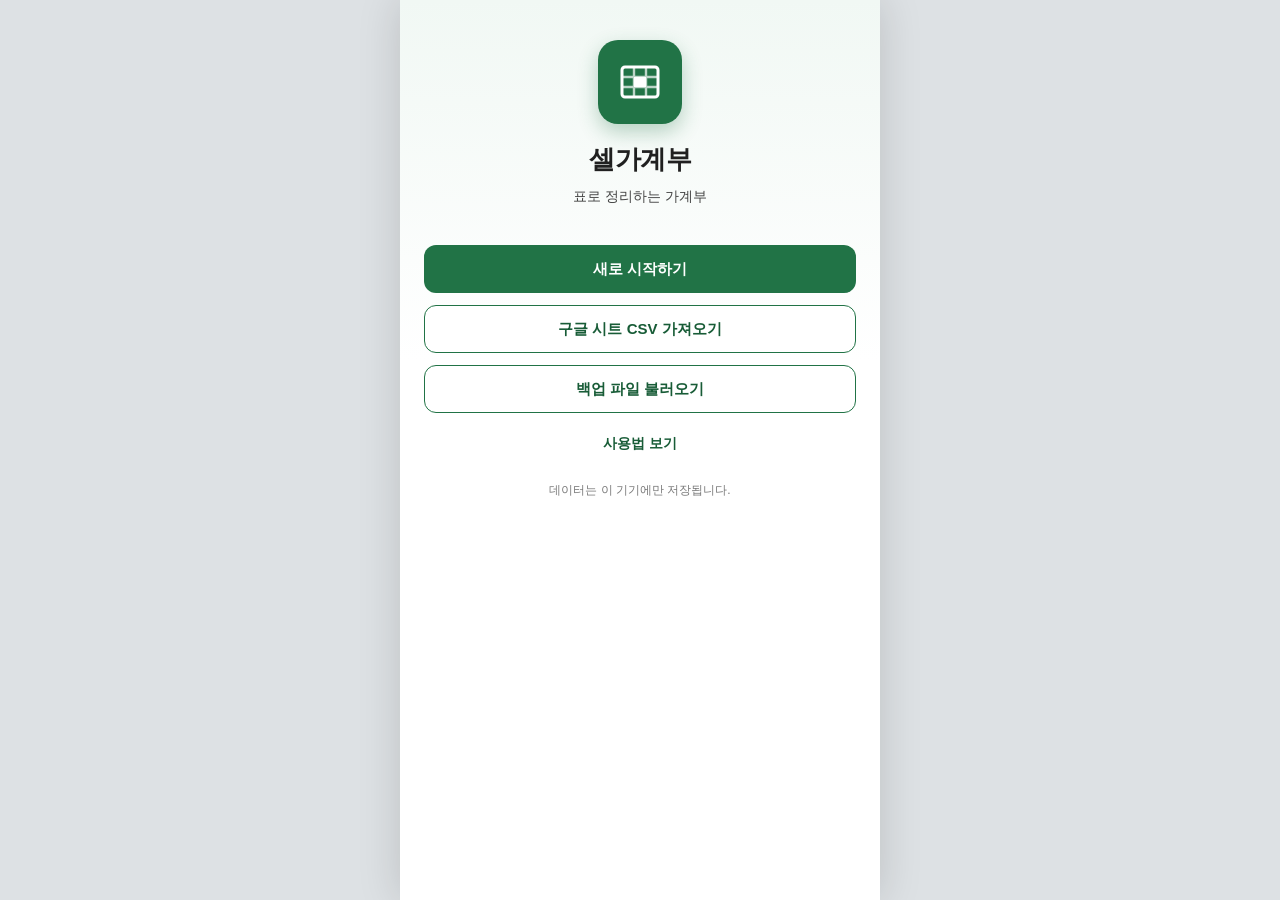
==== index.html @ a7405cef "아이패드: 상태 표시줄과 겹치지 않게 시작, 위쪽 추가 여백 되돌림" ====
<!doctype html>
<html lang="ko">
<head>
<meta charset="utf-8">
<meta name="viewport" content="width=device-width,initial-scale=1,viewport-fit=cover">
<meta name="theme-color" content="#217346">
<meta name="color-scheme" content="light dark">
<meta http-equiv="Content-Security-Policy" content="default-src 'self'; script-src 'self' https://www.gstatic.com https://apis.google.com; style-src 'self' 'unsafe-inline'; img-src 'self' data: https://*.googleusercontent.com; connect-src 'self' https://*.googleapis.com https://*.firebaseio.com wss://*.firebaseio.com https://www.gstatic.com https://open.er-api.com; frame-src https://*.firebaseapp.com https://*.web.app https://accounts.google.com; worker-src 'self'; manifest-src 'self'; base-uri 'none'; form-action 'none'; object-src 'none'">
<meta name="referrer" content="no-referrer">
<meta name="apple-mobile-web-app-capable" content="yes">
<meta name="mobile-web-app-capable" content="yes">
<meta name="apple-mobile-web-app-status-bar-style" content="black-translucent">
<meta name="apple-mobile-web-app-title" content="셀가계부">
<script src="head.js"></script>
<link rel="manifest" href="manifest.webmanifest">
<link rel="icon" href="icon.svg" type="image/svg+xml">
<link rel="apple-touch-icon" href="icon-192.png">
<title>셀가계부</title>
<link rel="stylesheet" href="app.css">
<script src="err.js"></script>
<script src="config.js"></script>
</head>
<body>
<div id="app"></div>
<div id="modal-root"></div>
<div id="sheet-root"></div>
<div id="lock" role="dialog" aria-modal="true" aria-label="앱 잠금"></div>
<div id="toast" role="status" aria-live="polite"></div>
<div id="err"></div>
<input type="file" id="file" hidden>
<script src="app.js"></script>
</body>
</html>
---- app.css ----
:root{
  --green:#217346; --green-dk:#185C37; --green-lt:#E8F2EC; --sel:#107C41;
  --bg:#fff; --bg2:#F7F7F7; --bg3:#F3F3F3; --page:#DDE1E4; --card:#FAFBFA; --grp:#F4F6F8;
  --line:#DADADA; --line2:#D0D0D0; --grid:#E1E1E1; --frz:#9AA9BC; --tot:#444;
  --ink:#202020; --ink2:#444; --muted:#7A7A7A; --muted2:#B5B5B5; --ph:#8FA898;
  --hdr:#F3F3F3; --hdr-txt:#616161; --hdr-on:#D3E8DC;
  --navy:#3D5A80; --navy-lt:#E6ECF3; --sub-txt:#26405F;
  --pos:#2D7C31; --neg:#C52828; --warn:#F4CCCC; --teal:#1B8A8F; --dan-line:#E9B5B5;
  --soft:#F1F8F4; --soft2:#EEF5F1; --soft-line:#D6E7DC; --soft-txt:#355E46;
  --auto-bg:#F6F8FA; --auto-txt:#6B7785; --chip:#F2F2F2; --pad:#F4F4F4; --pad-act:#E2E2E2; --pad-op:#E4E4E4;
  --bar:#C9D7E8; --bar-good:#BFE0CB; --bar-prev:#D5DAE0; --bar-warn:#F2D7A0; --bar-over:#F0B4B4; --stk:#EFEFEF;
  --badge-up:#E6F2E8; --badge-dn:#FBE7E7; --nudge-bg:#FFF9EA; --nudge-line:#F0DCA8; --nudge-txt:#6B5200;
  --safe-t:env(safe-area-inset-top,0px); --safe-b:env(safe-area-inset-bottom,0px);
}
/* 어두운 화면 — html[data-theme=dark] (설정 창에서 자동/밝게/어둡게) */
:root[data-theme="dark"]{
  --green:#217346; --green-dk:#7CD39C; --green-lt:#1F3A2A; --sel:#3FBF6F;
  --bg:#1C1E1D; --bg2:#232624; --bg3:#272A28; --page:#111312; --card:#222523; --grp:#262A2E;
  --line:#383C39; --line2:#454A46; --grid:#313532; --frz:#4E5D70; --tot:#9AA19C;
  --ink:#E4E7E5; --ink2:#C3C8C4; --muted:#959C97; --muted2:#6E756F; --ph:#7FA790;
  --hdr:#272A28; --hdr-txt:#959C97; --hdr-on:#26432F;
  --navy:#2E4766; --navy-lt:#253244; --sub-txt:#B9CDE6;
  --pos:#5DC46C; --neg:#FF7B7B; --warn:#4A2626; --teal:#4FC3C8; --dan-line:#7A3A3A;
  --soft:#1F2C25; --soft2:#22322A; --soft-line:#30473A; --soft-txt:#9FD4B0;
  --auto-bg:#212624; --auto-txt:#93A39A; --chip:#2B2F2C; --pad:#2A2E2B; --pad-act:#363B37; --pad-op:#323733;
  --bar:#33465E; --bar-good:#2C5A3D; --bar-prev:#3B4148; --bar-warn:#5E4A22; --bar-over:#6A2C2C; --stk:#333734;
  --badge-up:#1F3A28; --badge-dn:#4A2424; --nudge-bg:#36301E; --nudge-line:#5A4A22; --nudge-txt:#F0D58A;
}
*{box-sizing:border-box;margin:0;padding:0;-webkit-tap-highlight-color:transparent}
html,body{height:100%;overflow:hidden}
@media (max-width:519px){html,body{background:var(--bg3)!important}}
body{background:var(--page);font-family:"Segoe UI","Apple SD Gothic Neo","Malgun Gothic",sans-serif;color:var(--ink);
     -webkit-font-smoothing:antialiased;overscroll-behavior:none}
button{font:inherit;color:inherit;background:none;border:0;cursor:pointer}
input,select{font:inherit;color:inherit}
#app{position:fixed;top:0;bottom:0;left:0;right:0;max-width:480px;margin:0 auto;background:var(--bg);display:flex;flex-direction:column;overflow:hidden}
@media (min-width:520px){#app{box-shadow:0 0 40px rgba(0,0,0,.15)}}

/* app bar */
.app{background:var(--green);color:#fff;padding:max(6px, calc(var(--safe-t) - 10px)) 10px 4px;display:flex;align-items:center;gap:6px;flex:none}
.app .ttl{flex:1;font-size:16px;font-weight:600;display:flex;align-items:center;gap:8px;min-width:0;white-space:nowrap}
.app .ttl small{font-weight:400;opacity:.8;font-size:12px;overflow:hidden;text-overflow:ellipsis}
.doc{width:22px;height:22px;border-radius:4px;background:#fff;color:var(--green);font-size:11px;font-weight:800;display:grid;place-items:center;flex:none}
.ic{width:34px;height:34px;display:grid;place-items:center;font-size:18px;border-radius:6px}
.ic:active{background:rgba(255,255,255,.15)}
.ic.off{opacity:.35}

/* toolbar */
.tb{height:46px;background:var(--bg2);border-bottom:1px solid var(--line);display:flex;align-items:center;gap:4px;padding:0 8px;flex:none;overflow-x:auto;scrollbar-width:none}
.tb::-webkit-scrollbar{display:none}
.tb .t{min-width:34px;height:32px;border-radius:6px;display:grid;place-items:center;font-size:14px;color:var(--ink2);padding:0 7px;white-space:nowrap;flex:none}
.tb .t.on{background:var(--hdr-on);color:var(--green-dk);font-weight:700}
.tb .t.txt{font-size:13px;padding:0 10px}
.tb .sep{width:1px;height:20px;background:var(--line2);margin:0 4px;flex:none}
.pill{height:32px;padding:0 12px 0 8px;border:1.5px solid var(--green);border-radius:16px;background:var(--bg);display:flex;align-items:center;gap:6px;
      font-size:13.5px;font-weight:700;color:var(--green-dk);white-space:nowrap;flex:none}
.pill .ar{color:var(--ph);font-size:12px;padding:0 6px}
.dot{width:18px;height:18px;border-radius:50%;display:inline-grid;place-items:center;font-size:10px;color:#fff;font-weight:800;flex:none}



/* grid */
.grid{flex:1;overflow:auto;position:relative;font-size:13px;-webkit-overflow-scrolling:touch}
table.sh{border-collapse:separate;border-spacing:0;table-layout:fixed;width:100%}
.sh td,.sh th{border-right:1px solid var(--grid);border-bottom:1px solid var(--grid);height:38px;padding:0 6px;white-space:nowrap;overflow:hidden;text-overflow:ellipsis}
.sh th{background:var(--hdr);color:var(--hdr-txt);font-weight:400;font-size:11px;height:22px;position:sticky;top:0;z-index:3;text-align:center;padding:0}
.sh th.on{background:var(--hdr-on);color:var(--green-dk);font-weight:700;box-shadow:inset 0 -2px 0 var(--sel)}
.sh col.rnc{width:30px}
.sh td.rn{background:var(--hdr);color:var(--hdr-txt);text-align:center;font-size:11px;padding:0}
.sh td.rn.on{background:var(--hdr-on);color:var(--green-dk);font-weight:700;box-shadow:inset -2px 0 0 var(--sel)}
.sh tr.frz td{position:sticky;top:22px;z-index:2;box-shadow:inset 0 -2px 0 var(--frz)}
.sh td:last-child{padding-right:12px}
.grid::after{content:"";display:block;height:20px}
.num{text-align:right;font-variant-numeric:tabular-nums}
.b{font-weight:700} .pos{color:var(--pos)} .neg{color:var(--neg)} .mut{color:var(--muted)}
.h{background:var(--navy)!important;color:#fff;font-weight:600;font-size:12.5px}
.sh td.h{text-align:center;vertical-align:middle} /* 머리글 줄은 가운데로 통일 */
.sub{background:var(--navy-lt);font-weight:600;color:var(--sub-txt)}
.tot td{border-top:2px solid var(--tot);font-weight:700}
.sec td{background:var(--bg2);font-weight:700;font-size:13.5px;color:var(--ink2);border-top:1.5px solid var(--line2)}
.sec td small{font-weight:400;color:var(--muted);font-size:11.5px;margin-left:6px}
.sel{box-shadow:inset 0 0 0 2.5px var(--sel)}
.warn{background:var(--warn)!important}
.note{position:relative}
.note::before{content:"";position:absolute;right:0;top:0;border-top:9px solid var(--neg);border-left:9px solid transparent}
.ph{color:var(--ph);font-style:italic;font-size:12px}
.lab{font-size:11px;color:var(--muted);font-weight:400;margin-left:4px}
.auto td{background:var(--auto-bg);color:var(--auto-txt);font-size:12.5px;height:32px}
.auto td.rn{background:var(--bg3)}
.chg{color:var(--teal)!important;font-weight:700}
.cb{color:var(--pos)!important;font-weight:600}
.cur td{background:var(--soft)}
.dbar{position:relative}
.dbar i{position:absolute;left:4px;top:8px;bottom:8px;border-radius:2px;background:var(--bar)}
.dbar span{position:relative}
.stk{display:flex;height:16px;border-radius:4px;overflow:hidden;background:var(--stk)}
.stk i{display:block;height:100%}
.lg{display:inline-block;width:10px;height:10px;border-radius:2px;margin-right:6px;vertical-align:-1px}
.arr.up,.arr.good{color:var(--pos)} .arr.dn,.arr.bad{color:var(--neg)}
.chip-a{display:inline-block;padding:1px 7px;border-radius:9px;font-size:11.5px;max-width:100%;overflow:hidden;text-overflow:ellipsis;vertical-align:middle}
.k{vertical-align:middle;padding:6px 10px!important;white-space:normal!important}
.kl{font-size:11.5px;color:var(--muted);display:block;margin-bottom:2px}
.kv{font-size:17px;font-weight:700;font-variant-numeric:tabular-nums;letter-spacing:-.2px;white-space:nowrap}
.hero .kl{font-size:12.5px}
.hero .kv{font-size:30px;letter-spacing:-.6px}
.hero .kv small{font-size:16px;font-weight:600;margin-left:2px}
.badge{display:inline-flex;align-items:center;gap:4px;margin-top:4px;font-size:13px;font-weight:600;padding:2px 8px;border-radius:10px}
.badge.up{background:var(--badge-up);color:var(--pos)} .badge.dn{background:var(--badge-dn);color:var(--neg)}
.link{color:var(--green-dk);font-weight:600}
.empty{padding:40px 20px;text-align:center;color:var(--muted);font-size:13.5px;line-height:1.7}
tr[data-a],td[data-a]{cursor:pointer}

/* account hero card */
.acard{color:#fff;border-radius:12px;margin:10px 12px 8px;padding:12px 14px;flex:none}
.acard .t{font-size:13px;opacity:.92;display:flex;justify-content:space-between;gap:8px}
.acard .v{font-size:26px;font-weight:700;letter-spacing:-.4px;margin-top:2px}
.acard .s{display:flex;gap:12px;margin-top:6px;font-size:12px;opacity:.95;flex-wrap:wrap}
.acard .s b{font-weight:700}

/* quick bar + status + tabs */
.quickbar{background:var(--bg);border-top:1px solid var(--line);padding:7px 10px;display:flex;gap:6px;align-items:center;overflow-x:auto;flex:none;scrollbar-width:none}
.quickbar::-webkit-scrollbar{display:none}
.quickbar .q{height:40px;padding:0 10px;border-radius:10px;border:1px solid var(--line2);font-size:12.5px;display:flex;flex-direction:column;justify-content:center;line-height:1.2;white-space:nowrap;flex:none;text-align:left}
.quickbar .q small{color:var(--muted);font-size:11px}
.stat{height:26px;background:var(--bg3);border-top:1px solid var(--line);display:flex;align-items:center;justify-content:flex-end;gap:14px;padding:0 12px;font-size:11.5px;color:var(--ink2);flex:none;white-space:nowrap;overflow:hidden}
.stat .l{margin-right:auto;color:var(--green-dk);font-weight:600;min-width:0;overflow:hidden;text-overflow:ellipsis}
.stat>span:not(.l):not(.err){flex:none}
.stat .err{margin-right:auto;color:var(--neg);font-weight:600}
.tabs{background:var(--bg3);border-top:1px solid var(--line2);display:flex;align-items:stretch;overflow-x:auto;flex:none;padding-bottom:max(2px, calc(var(--safe-b) - 24px));scrollbar-width:none}
.tabs::-webkit-scrollbar{display:none}
.tabs .tab{height:50px;padding:0 13px;display:grid;place-items:center;font-size:13px;color:var(--ink2);border-right:1px solid var(--line);white-space:nowrap;flex:1 0 auto}
.tabs .tab.on{background:var(--bg);color:var(--green-dk);font-weight:700;box-shadow:inset 0 -3px 0 var(--green)}

/* bottom sheet */
#sheet-root{display:none}
#sheet-root.on{display:flex;position:fixed;inset:0;z-index:50;justify-content:center;align-items:flex-end}
#sheet-root .dim{position:absolute;inset:0;background:rgba(20,30,25,.35)}
.bs{position:relative;width:100%;max-width:480px;max-height:88dvh;overflow:auto;background:var(--bg);border-radius:18px 18px 0 0;
    box-shadow:0 -6px 24px rgba(0,0,0,.14);padding-bottom:calc(14px + var(--safe-b));animation:up .18s ease-out}
@keyframes up{from{transform:translateY(40px);opacity:.6}to{transform:none;opacity:1}}
.grab{width:38px;height:5px;border-radius:3px;background:var(--line2);margin:8px auto 4px}
.bh{display:flex;align-items:center;padding:4px 14px 10px;gap:8px}
.bh .ref{font-weight:700;font-size:15px;min-width:0}
.bh .ref small{font-weight:400;color:var(--muted);font-size:12.5px;margin-left:6px}
.bh .nav{margin-left:auto;display:flex;gap:6px;flex:none}
.btn{height:34px;padding:0 12px;border:1px solid var(--line2);border-radius:8px;display:inline-grid;place-items:center;font-size:13px;color:var(--ink2);background:var(--bg);white-space:nowrap}
.btn.pri{background:var(--green);border-color:var(--green);color:#fff;font-weight:700}
.btn.dan{color:var(--neg);border-color:var(--dan-line)}
.lbl{font-size:12px;color:var(--muted);padding:12px 14px 6px}
.chips{display:grid;grid-template-columns:repeat(3,1fr);gap:8px;padding:0 14px}
.chip{min-height:46px;border:1px solid var(--line2);border-radius:10px;display:flex;align-items:center;justify-content:center;gap:6px;font-size:14px;color:var(--ink2);background:var(--bg);padding:4px;text-align:center}
.chip.on{border:2px solid var(--green);background:var(--green-lt);color:var(--green-dk);font-weight:700}
.chip.add{border-style:dashed;color:var(--muted);grid-column:1/-1;min-height:40px}
.recent{display:flex;gap:6px;padding:0 14px;flex-wrap:wrap}
.recent button{white-space:nowrap;padding:6px 10px;border-radius:14px;background:var(--chip);font-size:12.5px;color:var(--ink2)}
.seg{display:flex;margin:0 14px;border:1px solid var(--line2);border-radius:9px;overflow:hidden}
.seg button{flex:1;height:38px;font-size:13.5px;border-right:1px solid var(--line2);color:var(--ink2);white-space:nowrap}
.seg button:last-child{border-right:0}
.seg button.on{background:var(--green);color:#fff;font-weight:700}
.disp{margin:0 14px;border:2px solid var(--sel);border-radius:10px;padding:8px 12px;display:flex;flex-direction:column;align-items:flex-end;min-height:66px}
.disp .ex{font-family:Consolas,monospace;color:var(--muted);font-size:13px;min-height:16px;word-break:break-all;text-align:right}
.disp .res{font-size:26px;font-weight:700;font-variant-numeric:tabular-nums;letter-spacing:-.3px}
.quick{display:flex;gap:6px;padding:10px 14px 4px}
.quick button{flex:1;height:34px;border-radius:8px;background:var(--soft2);color:var(--green-dk);font-size:12.5px;font-weight:600}
.pad{display:grid;grid-template-columns:repeat(4,1fr);gap:6px;padding:8px 14px 0}
.pad button{height:50px;border-radius:10px;background:var(--pad);font-size:20px;color:var(--ink)}
.pad button:active{background:var(--pad-act)}
.pad button.op{background:var(--pad-op);color:var(--green-dk);font-weight:600}
.alist{padding:0 6px}
.grp{font-size:11.5px;color:var(--muted);padding:10px 10px 4px;font-weight:600}
.ai{width:100%;min-height:48px;display:flex;align-items:center;gap:10px;padding:4px 10px;border-radius:10px;font-size:14.5px;text-align:left}
.ai .d{width:28px;height:28px;border-radius:8px;display:grid;place-items:center;font-size:12px;font-weight:800;color:#fff;flex:none}
.ai .n{flex:1;min-width:0}
.ai .n small{display:block;font-size:11.5px;color:var(--muted)}
.ai .v{font-variant-numeric:tabular-nums;font-size:14px}
.ai.on{background:var(--green-lt);box-shadow:inset 0 0 0 2px var(--green)}
.ai.on .n{font-weight:700;color:var(--green-dk)}
.ai .ck{color:var(--green);font-weight:800;width:16px}
.star{color:#E0A800;font-size:12px}
.fld{display:block;margin:0 14px}
.fld input,.fld select,.inp{width:100%;height:42px;border:1px solid var(--line2);border-radius:10px;padding:0 12px;font-size:15px;background:var(--bg)}
.fld input:focus,.inp:focus{outline:2px solid var(--sel);border-color:transparent}
.row2{display:flex;gap:8px;padding:0 14px}
.row2>*{flex:1;min-width:0}
.rule{margin:0 14px;border:1px solid var(--line2);border-radius:10px;padding:8px 12px;font-size:14px;line-height:2.4;color:var(--ink2)}
.rule input{width:96px;height:32px;border:1.5px solid var(--sel);border-radius:4px;text-align:right;font-weight:700;padding:0 8px;background:var(--soft);color:var(--green-dk);font-size:14px}
.rule input.sm{width:56px}
.prev{margin:10px 14px 0;background:var(--card);border:1px dashed var(--line2);border-radius:10px;padding:8px 12px;font-size:12px;color:var(--ink2);line-height:1.7}
.tog{display:flex;align-items:center;justify-content:space-between;margin:10px 14px 0;font-size:14px;color:var(--ink2);gap:10px;width:calc(100% - 28px)}
.tog i{width:42px;height:26px;border-radius:13px;background:var(--line2);position:relative;flex:none;transition:background .15s}
.tog i::after{content:"";position:absolute;left:3px;top:3px;width:20px;height:20px;border-radius:50%;background:#fff;transition:left .15s}
.tog.on i{background:var(--green)} .tog.on i::after{left:19px}
.acts{display:flex;flex-direction:column;gap:8px;padding:4px 14px 0}
.acts .btn{height:46px;font-size:15px;justify-content:center}
.bigbtn{display:block;margin:14px 14px 0;height:48px;width:calc(100% - 28px);border-radius:12px;background:var(--green);color:#fff;font-weight:700;font-size:15px}
.bigbtn.ghost{background:var(--bg);color:var(--green-dk);border:1.5px solid var(--green)}
.bigbtn.dan{background:var(--bg);color:var(--neg);border:1.5px solid var(--dan-line)}
.hint{font-size:12px;color:var(--muted);padding:8px 14px 0;line-height:1.6}
.hint.top{padding-top:0}
.hint.lg{font-size:13.5px;color:var(--ink2);line-height:1.75}
.sh td.wrap{white-space:normal;line-height:1.55;padding:6px}
.hnote{font-weight:400;font-size:11.5px;color:var(--muted)}
.tags{display:flex;gap:10px;padding:0 14px}
.tags button{width:36px;height:36px;border-radius:50%;border:2px solid var(--bg);box-shadow:0 0 0 1px var(--line2)}
.tags button.on{box-shadow:0 0 0 2.5px var(--green)}

/* welcome */
.welcome{flex:1;overflow:auto;padding:calc(40px + var(--safe-t)) 24px 30px;display:flex;flex-direction:column;align-items:center;text-align:center;background:linear-gradient(var(--soft),var(--bg) 40%)}
.welcome .logo{width:84px;height:84px;border-radius:20px;background:var(--green);display:grid;place-items:center;box-shadow:0 8px 20px rgba(33,115,70,.3)}
.welcome h1{margin-top:18px;font-size:26px;letter-spacing:-.5px}
.welcome p{margin-top:8px;color:var(--ink2);font-size:14px;line-height:1.6}
.welcome .bigbtn{width:100%;margin:12px 0 0}
.welcome .note2{margin-top:22px;font-size:12px;color:var(--muted);line-height:1.6}

#toast{position:fixed;left:50%;bottom:calc(120px + var(--safe-b));transform:translateX(-50%);background:rgba(32,32,32,.92);color:#fff;font-size:13px;padding:10px 16px;border-radius:20px;opacity:0;pointer-events:none;transition:opacity .2s;z-index:80;max-width:90vw;text-align:center}
#toast.on{opacity:1}
#err{position:fixed;left:0;right:0;top:0;background:#C52828;color:#fff;font-size:12px;padding:8px;z-index:99;display:none;white-space:pre-wrap}

/* 계좌별 목록 */
.asum{margin:10px 12px 10px;padding:12px 14px;border:1px solid var(--line);border-radius:12px;background:var(--card)}
.asum .l{font-size:12px;color:var(--muted)}
.asum .v{font-size:24px;font-weight:700;letter-spacing:-.4px;font-variant-numeric:tabular-nums;margin-top:2px}
.asum .v small{font-size:14px;font-weight:600;margin-left:2px}
.asum .c{font-size:12.5px;font-weight:600;margin-top:2px}
.asum .stk{margin-top:10px;height:10px}
.asum .leg{display:flex;flex-wrap:wrap;gap:4px 12px;margin-top:8px;font-size:11.5px;color:var(--ink2)}
.grp2 td{background:var(--grp);height:42px;font-weight:700;font-size:13.5px;border-top:1px solid var(--line2)}
.grp2 .chev{display:inline-block;width:16px;color:var(--muted);font-size:11px}
.gb{display:inline-block;width:4px;height:16px;border-radius:2px;vertical-align:-3px;margin-right:8px}
.gn{font-weight:400;color:var(--muted);font-size:12px;margin-left:6px}
.acct2 td{height:58px;vertical-align:middle;padding-left:10px}
.acct2:active td{background:var(--soft)}
.an{font-size:14.5px;font-weight:600;color:var(--ink);overflow:hidden;text-overflow:ellipsis}
.as{font-size:11.5px;color:var(--muted);margin-top:3px;overflow:hidden;text-overflow:ellipsis}
.av{font-size:15px;font-weight:700;font-variant-numeric:tabular-nums;overflow:hidden;text-overflow:ellipsis}
.ac{font-size:11.5px;margin-top:3px;overflow:hidden;text-overflow:ellipsis}
.sh td.chevc{color:var(--muted2);text-align:center;font-size:18px;padding:0!important;border-right:0}

/* 빠른 입력 (수식 입력줄 자리) */
.qbar{display:flex;align-items:center;gap:6px;padding:6px 8px;border-bottom:1px solid var(--line);background:var(--bg);flex:none}
.qbar .f{font-style:italic;font-family:Georgia,serif;color:var(--green);font-weight:700;width:24px;text-align:center;flex:none}
.qbar input{flex:1;min-width:0;height:38px;border:1px solid var(--line2);border-radius:8px;padding:0 10px;font-size:16px;background:var(--card)}
.qbar input:focus{outline:2px solid var(--sel);border-color:transparent;background:var(--bg)}
.qprev{display:none;font-size:12.5px;color:var(--soft-txt);background:var(--soft);padding:6px 12px;border-bottom:1px solid var(--soft-line);flex:none;line-height:1.5}
.qprev.on{display:block}

/* 입력 탭 달 이동 */
.pill.mini{padding:0 2px;gap:0;font-size:13px}
.pill.mini .ar{padding:0 7px}
/* 지난달 결산 카드 */
.recap{margin:10px 12px;border:1px solid var(--soft-line);background:var(--soft);border-radius:12px;padding:10px 12px}
.recap .rh{display:flex;justify-content:space-between;align-items:center;font-size:14.5px}
.recap .x{font-size:12px;color:var(--muted);padding:4px 0 4px 8px}
.recap .rk{display:flex;gap:8px;margin-top:8px}
.recap .rk div{flex:1;min-width:0;background:var(--bg);border:1px solid var(--soft-line);border-radius:8px;padding:6px 8px}
.recap .rk span{display:block;font-size:11px;color:var(--muted)}
.recap .rk b{font-size:14px;font-variant-numeric:tabular-nums;white-space:nowrap}
.recap .rc{margin-top:8px;display:flex;flex-direction:column;gap:5px}
.recap .rr{display:flex;align-items:center;gap:8px;font-size:12.5px}
.recap .rn2{width:96px;flex:none;overflow:hidden;text-overflow:ellipsis;white-space:nowrap}
.recap .rb{flex:1;height:8px;background:var(--stk);border-radius:4px;overflow:hidden}
.recap .rb i{display:block;height:100%;background:var(--bar-good)}
.recap .rv{width:72px;text-align:right;font-variant-numeric:tabular-nums;flex:none}
.recap .ri{margin-top:8px;font-size:12.5px}
.recap .rf{margin-top:6px;font-size:12.5px;text-align:right}

/* 빠른 입력 날짜 칸 */
.qbar .qd{flex:0 0 64px;width:64px;height:38px;border:1px solid var(--line2);border-radius:8px;padding:0 6px;font-size:16px;text-align:center;background:var(--soft);color:var(--green-dk);font-weight:600;font-variant-numeric:tabular-nums}
.qbar .qd:focus{outline:2px solid var(--sel);border-color:transparent;background:var(--bg)}

/* ⚙ 설정 창 — 화면 가장자리만 남긴 상자 */
#modal-root{display:none}
#modal-root.on{display:block;position:fixed;inset:0;z-index:40}
#modal-root .mdim{position:absolute;inset:0;background:rgba(20,30,25,.38)}
.mbox{position:absolute;left:50%;transform:translateX(-50%);top:calc(14px + var(--safe-t));bottom:calc(14px + var(--safe-b));width:calc(100% - 28px);max-width:452px;
      background:var(--bg);border-radius:18px;box-shadow:0 12px 40px rgba(0,0,0,.25);display:flex;flex-direction:column;overflow:hidden;animation:pop .16s ease-out}
@keyframes pop{from{opacity:.4;transform:translateX(-50%) scale(.97)}to{opacity:1;transform:translateX(-50%) scale(1)}}
.mh{display:flex;align-items:center;justify-content:space-between;padding:14px 16px 10px;font-size:17px;border-bottom:1px solid var(--line)}
.mx{width:34px;height:34px;border-radius:8px;font-size:17px;color:var(--muted)}
.mbody{flex:1;overflow:auto;padding:4px 14px 14px}
.mgrp{font-size:12px;color:var(--muted);font-weight:600;padding:14px 2px 8px}
.tiles{display:grid;grid-template-columns:repeat(3,1fr);gap:10px}
.tile{min-height:92px;border:1px solid var(--line);border-radius:14px;background:var(--card);display:flex;flex-direction:column;align-items:center;justify-content:center;gap:4px;padding:8px 4px;text-align:center}
.tile:active{background:var(--soft2)}
.tile .ti{color:var(--green-dk);line-height:0}
.tile .tl{font-size:12.5px;font-weight:600;color:var(--ink2)}
.tile .ts{font-size:10.5px;color:var(--muted);max-width:100%;overflow:hidden;text-overflow:ellipsis;white-space:nowrap}
.tile.dan .tl{color:var(--neg)}
.mnote{margin-top:16px;font-size:12px;color:var(--muted);line-height:1.6;background:var(--bg2);border-radius:10px;padding:10px 12px}
.mbase{flex:none;margin:0 14px 14px;height:56px;border-radius:14px;background:var(--green);color:#fff;font-weight:700;font-size:15px;display:flex;flex-direction:column;align-items:center;justify-content:center;line-height:1.3}
.mbase small{font-weight:400;font-size:11.5px;opacity:.85}
.app .gear{color:#fff}
.app .gear svg{display:block}
.tb .done{background:var(--green);color:#fff;font-weight:700}

/* 백업 알림 */
.nudge{display:flex;align-items:center;gap:6px;margin:10px 12px 0;padding:8px 10px 8px 12px;border:1px solid var(--nudge-line);background:var(--nudge-bg);border-radius:10px;font-size:13px;color:var(--nudge-txt)}
.nudge span{flex:1;min-width:0}
/* 미분류 정리 */
.uq{margin:0 14px 12px;padding:10px 12px;border:1px solid var(--line);border-radius:10px;background:var(--card);font-size:13.5px;line-height:1.6}
.uq b{font-size:18px}
/* 앱 잠금 */
#lock{display:none}
#lock.on{display:flex;position:fixed;inset:0;z-index:100;background:var(--bg);justify-content:center}
.lk{width:100%;max-width:400px;height:100%;padding:calc(20px + var(--safe-t)) 20px calc(18px + var(--safe-b));display:flex;flex-direction:column;align-items:center}
.lk.msg{justify-content:center}
.ltop{flex:1;display:flex;flex-direction:column;align-items:center;justify-content:center;min-height:0}
.lk .logo{width:64px;height:64px;border-radius:16px;background:var(--green);display:grid;place-items:center}
.lk .logo svg{width:36px;height:36px}
.lt{margin-top:16px;font-size:17px;font-weight:700}
.ld{display:flex;gap:18px;margin-top:18px}
.ld i{width:15px;height:15px;border-radius:50%;border:1.5px solid var(--green)}
.ld i.on{background:var(--green)}
.lm{min-height:20px;margin-top:10px;font-size:13px;color:var(--neg);text-align:center}
.lp{display:grid;grid-template-columns:repeat(3,72px);gap:12px 22px}
.lp button{height:72px;border-radius:50%;background:var(--pad);font-size:28px;touch-action:manipulation;user-select:none;-webkit-user-select:none}
.lp button:active,.lp button.pr{background:var(--pad-act)}
.lf{font-size:13px;color:var(--muted);padding:6px}
.lbot{display:flex;align-items:center;justify-content:center;gap:16px;min-height:44px;margin-top:16px}
.lk .bigbtn{width:100%;margin:12px 0 0}

/* 날짜 선택기 등 기본 입력 요소도 테마를 따르게 */
:root[data-theme="dark"]{color-scheme:dark}
:root[data-theme="dark"] #app{box-shadow:none}
:root[data-theme="dark"] .welcome .logo{box-shadow:none}
:root[data-theme="dark"] .chip-a,:root[data-theme="dark"] .acard{filter:brightness(1.15)}
:root[data-theme="dark"] .chip-a{filter:brightness(1.7) saturate(.9)}
.lbio{height:40px;padding:0 14px;border:1.5px solid var(--green);border-radius:20px;color:var(--green-dk);font-weight:700;font-size:14px;display:flex;align-items:center;gap:6px}
.app .unit{position:relative;width:30px;height:30px;border:1.5px solid rgba(255,255,255,.8);border-radius:50%;color:#fff;font-size:15px;font-weight:800;line-height:1;flex:none;margin-right:4px;display:grid;place-items:center}
.app .unit.on{background:rgba(255,255,255,.2)}
.app .unit sup{position:absolute;top:-5px;right:-9px;font-size:9.5px;font-weight:800;background:#fff;color:var(--green);border-radius:7px;padding:1px 3px;line-height:1.2}
.app .unit:active{background:rgba(255,255,255,.25)}

/* 처음 안내 · 도움말 */
.himg{display:block;width:100%;border:1px solid var(--line);border-radius:12px;margin:10px 0 4px;background:var(--bg2)}
.mbox.guide{top:auto;bottom:calc(14px + var(--safe-b));max-height:calc(100% - 28px - var(--safe-t) - var(--safe-b));height:auto}
.guide .mbody{padding:16px 18px 6px}
.gstep{font-size:12px;color:var(--muted);font-weight:600}
.guide h3{font-size:18px;margin-top:10px}
.guide p,.hp p{font-size:14px;line-height:1.7;color:var(--ink2);margin-top:6px}
.gbtn{display:flex;gap:8px;padding:12px 18px 16px}
.gbtn .btn{flex:1;height:46px;font-size:15px}
.hp details{border-bottom:1px solid var(--line);padding:4px 0 12px}
.hp summary{font-size:15px;font-weight:700;padding:12px 2px 4px;cursor:pointer;list-style:none;display:flex;justify-content:space-between}
.hp summary::-webkit-details-marker{display:none}
.hp summary::after{content:"＋";color:var(--muted);font-weight:400}
.hp details[open] summary::after{content:"－"}
.hex{width:100%;border-collapse:collapse;margin-top:8px;font-size:13px}
.hex td{border-top:1px solid var(--line);padding:7px 4px;vertical-align:top;color:var(--ink2)}
.hex code{font-family:inherit;font-weight:700;color:var(--green-dk);white-space:nowrap}
.tipbar{display:flex;align-items:center;gap:8px;margin:10px 12px 0;padding:8px 6px 8px 12px;border:1px solid var(--soft-line);background:var(--soft);border-radius:10px;font-size:12.5px;color:var(--soft-txt);line-height:1.5}
.tipbar span{flex:1;min-width:0}
.tipbar .link{font-size:12.5px;white-space:nowrap}
.tipbar .mx{width:28px;height:28px;font-size:14px}
.wlink{margin-top:16px;font-size:14px;padding:6px}

/* 넓은 화면 (아이패드·컴퓨터) — html.wide */
.wide #app{max-width:none;box-shadow:none}
.wide .app{padding:calc(var(--safe-t) + 6px) 10px 6px 8px}
html.wide,html.wide body{background:var(--bg3)}
.main{flex:1;display:flex;flex-direction:column;min-width:0;min-height:0;overflow:hidden;background:var(--bg3);padding-bottom:var(--safe-b)}
.main .grid{background:var(--bg)}
.wide .recap,.wide .nudge,.wide .tipbar,.wide .acard,.wide .asum,.wide .empty{max-width:960px}
.wide .grid>*{zoom:var(--z,1)}
.wide .hero .kv{font-size:34px}
.wide #sheet-root.on{align-items:center}
.wide .bs{max-width:460px;max-height:88vh;border-radius:16px;padding-bottom:14px;box-shadow:0 12px 40px rgba(0,0,0,.25);animation:pop2 .14s ease-out}
.wide .bs .grab{visibility:hidden;height:2px;margin:6px auto 2px}
@keyframes pop2{from{opacity:.4;transform:scale(.97)}to{opacity:1;transform:none}}
.wide .mbox,.wide .mbox.guide{top:50%;bottom:auto;max-width:520px;max-height:calc(100% - 48px);transform:translate(-50%,-50%);animation:pop3 .14s ease-out}
.wide .mbox:not(.guide){height:auto}
@keyframes pop3{from{opacity:.4;transform:translate(-50%,-50%) scale(.97)}to{opacity:1;transform:translate(-50%,-50%)}}
.wide #toast{bottom:calc(48px + var(--safe-b))}
@media (hover:hover){
  .sh tbody tr[data-a]:hover td:not(.rn):not(.h){background-color:var(--soft2)}
  .tb .t:hover:not(.on){background:var(--bg3)}
  .btn:hover,.chip:hover,.tile:hover{border-color:var(--green)}
  .ic:hover{background:rgba(255,255,255,.12)}
}
.wl{display:none}
.wide .tb{height:60px;gap:6px;padding:0 12px}
.wide .tb .t{display:flex;flex-direction:column;align-items:center;justify-content:center;gap:3px;height:52px;min-width:52px;padding:0 8px;font-size:17px;line-height:1}
.wide .tb .t.txt{font-size:13px}
.wide .wl{display:block;font-size:11px;color:var(--muted);font-weight:400}
.wide .tb .t.on .wl{color:var(--green-dk);font-weight:600}
.nbox{flex:0 0 76px;height:38px;border:1px solid var(--line2);border-radius:8px;display:grid;place-items:center;font-size:14px;font-weight:600;color:var(--ink2);background:var(--bg2);font-variant-numeric:tabular-nums}
.wide .qbar{padding:6px 12px;gap:8px}
.zm{display:flex;align-items:center;gap:2px;margin-left:8px;padding-left:12px;border-left:1px solid var(--line2);flex:none}
.zm button{width:18px;height:18px;border-radius:3px;font-size:13px;color:var(--ink2);line-height:1}
.zm input{-webkit-appearance:none;appearance:none;width:72px;height:12px;margin:0 3px;background:transparent}
.zm input::-webkit-slider-runnable-track{height:2px;background:var(--line2);border-radius:1px}
.zm input::-webkit-slider-thumb{-webkit-appearance:none;width:10px;height:10px;margin-top:-4px;border-radius:50%;background:var(--green);border:0}
.zm input::-moz-range-track{height:2px;background:var(--line2)}
.zm input::-moz-range-thumb{width:10px;height:10px;border-radius:50%;background:var(--green);border:0}
.zm .zp{width:auto;min-width:38px;padding:0 3px;font-size:11px}
.zm button:hover{background:var(--pad-act)}
/* 시트 탭 */
.stabs{display:flex;align-items:stretch;height:30px;background:var(--bg3);border-top:1px solid var(--line2);padding-left:4px;flex:none;overflow-x:auto;scrollbar-width:none}
.snv{width:24px;color:var(--muted);font-size:9px;flex:none}
.st{padding:0 18px;font-size:12.5px;color:var(--ink2);border-right:1px solid var(--line2);white-space:nowrap;flex:none}
.snv+.snv+.st{border-left:1px solid var(--line2);margin-left:6px}
.st.on{background:var(--bg);color:var(--green-dk);font-weight:700;box-shadow:inset 0 -3px 0 var(--green)}
.st:hover:not(.on){background:var(--pad-act)}
/* 확대/축소 대화상자 */
.zdlg{display:flex;flex-direction:column;gap:2px;padding:0 14px}
.zr{display:flex;align-items:center;gap:10px;height:36px;font-size:14px;color:var(--ink2);padding:0 6px;border-radius:6px}
.zr input[type=radio]{width:17px;height:17px;accent-color:var(--green)}
.zr:hover{background:var(--bg3)}
.zin{width:64px;height:30px;border:1px solid var(--line2);border-radius:6px;text-align:right;padding:0 8px;background:var(--bg);font-size:14px}
.wide .bs:has(.zdlg){max-width:300px}
/* 엑셀 디테일: 선택 셀 오른쪽 아래 채우기 핸들, 왼쪽 위 모서리 삼각형, 이름 상자 화살표 */
.sh td.sel{position:relative}
.sh td.sel::after{content:"";position:absolute;right:0;bottom:0;width:6px;height:6px;background:var(--sel);box-shadow:0 0 0 1px var(--bg)}
.sh thead th:first-child{background:var(--hdr) linear-gradient(to top left,var(--muted2) 50%,transparent 50%) no-repeat right 3px bottom 3px/8px 8px}
.nbox{position:relative;justify-items:start;padding-left:10px}
.nbox::after{content:"▾";position:absolute;right:7px;font-size:10px;color:var(--muted)}
.wide .stat{height:22px;font-size:11px}
/* 넓은 화면 셀 크기: 엑셀 기본 (행 20px, 머리글 20px). 손가락으로 쓰는 기기는 28px */
.wide .sh td{height:20px;padding:0 5px;font-size:13.5px}
.wide .sh th{height:20px;font-size:11.5px}
.wide .sh tr.frz td{top:20px}
.wide .sh col.rnc{width:34px}
.wide .auto td,.wide .grp2 td{height:20px}
.wide .acct2 td{height:40px}
.wide .an{font-size:13.5px}.wide .as{margin-top:1px}.wide .av{font-size:13.5px}.wide .ac{margin-top:1px}
.wide .dbar i{top:3px;bottom:3px}
.wide .sec td{font-size:13px}
@media (pointer: coarse){
  .wide .sh td,.wide .auto td,.wide .grp2 td{height:28px}
  .wide .acct2 td{height:46px}
}
/* 넓은 화면 한눈에 보기: 블록 셀 */
.sh td.xsec{background:var(--bg2);font-weight:700;font-size:13px;color:var(--ink2);border-top:1.5px solid var(--line2)}
.sh td.xsec small{font-weight:400;color:var(--muted);font-size:11.5px;margin-left:6px}
.sh td.xtot{border-top:2px solid var(--tot);font-weight:700}
.sh td.xcur{background:var(--soft)}
.sh td.k svg{display:block}
@media (hover:hover){.sh tbody td[data-a]:hover{background-color:var(--soft2)}}
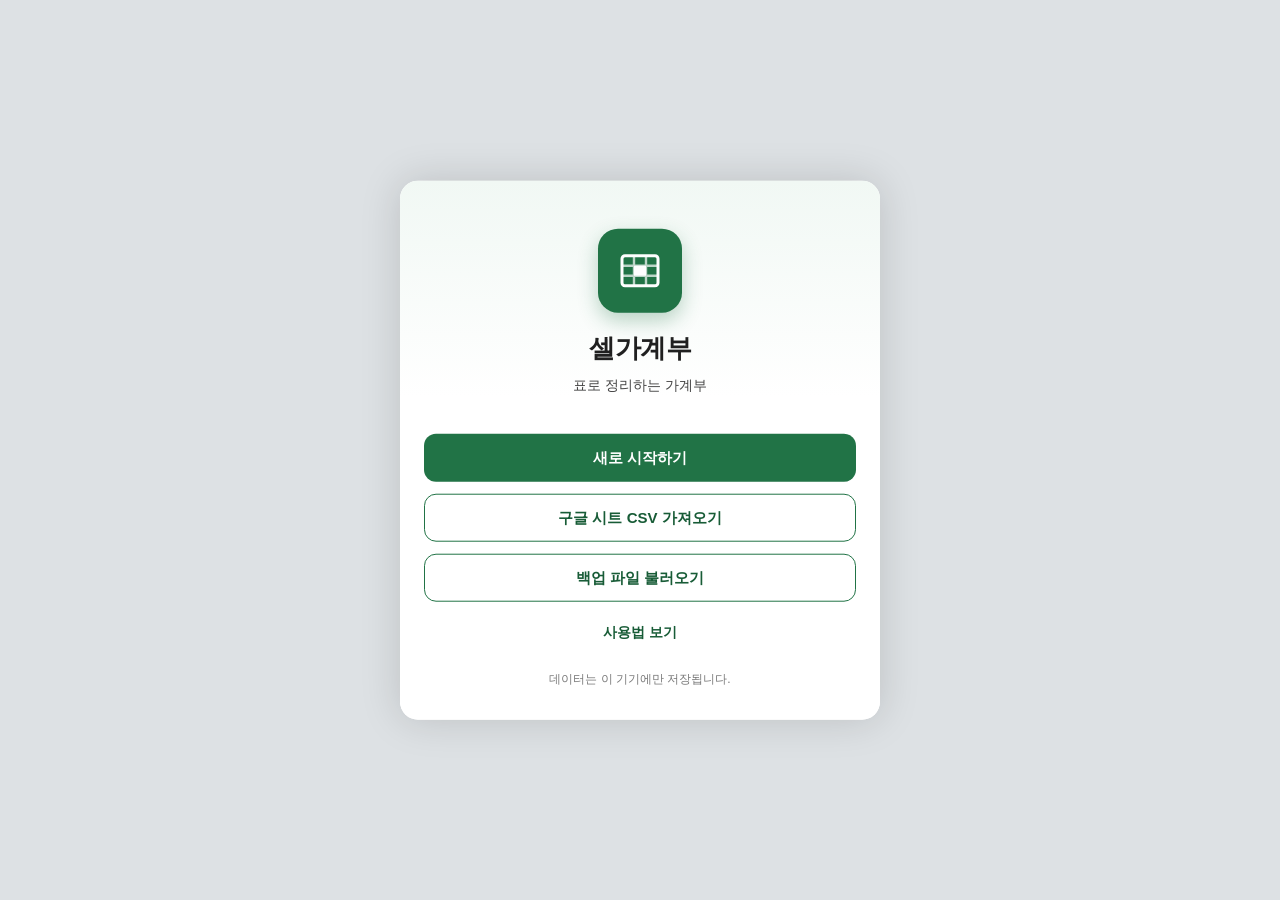
==== commit b82a2c17: "캐시백: 거래마다 비율 바꾸기·빼기. 코드를 기능별 파일 9개로 나눔 (js/)" ====
--- a/index.html
+++ b/index.html
@@ -28,6 +28,14 @@
 <div id="toast" role="status" aria-live="polite"></div>
 <div id="err"></div>
 <input type="file" id="file" hidden>
-<script src="app.js"></script>
+<script src="js/core.js"></script>
+<script src="js/ui.js"></script>
+<script src="js/views.js"></script>
+<script src="js/quick.js"></script>
+<script src="js/pages.js"></script>
+<script src="js/extras.js"></script>
+<script src="js/edit.js"></script>
+<script src="js/data.js"></script>
+<script src="js/boot.js"></script>
 </body>
 </html>
--- a/app.css
+++ b/app.css
@@ -376,6 +376,7 @@
   .tb .t:hover:not(.on){background:var(--bg3)}
   .btn:hover,.chip:hover,.tile:hover{border-color:var(--green)}
   .ic:hover{background:rgba(255,255,255,.12)}
+  .sh tbody td[data-a]:hover{background-color:var(--soft2)}
 }
 .wl{display:none}
 .wide .tb{height:60px;gap:6px;padding:0 12px}
@@ -383,7 +384,7 @@
 .wide .tb .t.txt{font-size:13px}
 .wide .wl{display:block;font-size:11px;color:var(--muted);font-weight:400}
 .wide .tb .t.on .wl{color:var(--green-dk);font-weight:600}
-.nbox{flex:0 0 76px;height:38px;border:1px solid var(--line2);border-radius:8px;display:grid;place-items:center;font-size:14px;font-weight:600;color:var(--ink2);background:var(--bg2);font-variant-numeric:tabular-nums}
+.nbox{flex:0 0 76px;height:38px;border:1px solid var(--line2);border-radius:8px;display:grid;place-items:center;justify-items:start;padding-left:10px;position:relative;font-size:14px;font-weight:600;color:var(--ink2);background:var(--bg2);font-variant-numeric:tabular-nums}
 .wide .qbar{padding:6px 12px;gap:8px}
 .zm{display:flex;align-items:center;gap:2px;margin-left:8px;padding-left:12px;border-left:1px solid var(--line2);flex:none}
 .zm button{width:18px;height:18px;border-radius:3px;font-size:13px;color:var(--ink2);line-height:1}
@@ -412,7 +413,6 @@
 .sh td.sel{position:relative}
 .sh td.sel::after{content:"";position:absolute;right:0;bottom:0;width:6px;height:6px;background:var(--sel);box-shadow:0 0 0 1px var(--bg)}
 .sh thead th:first-child{background:var(--hdr) linear-gradient(to top left,var(--muted2) 50%,transparent 50%) no-repeat right 3px bottom 3px/8px 8px}
-.nbox{position:relative;justify-items:start;padding-left:10px}
 .nbox::after{content:"▾";position:absolute;right:7px;font-size:10px;color:var(--muted)}
 .wide .stat{height:22px;font-size:11px}
 /* 넓은 화면 셀 크기: 엑셀 기본 (행 20px, 머리글 20px). 손가락으로 쓰는 기기는 28px */
@@ -435,4 +435,14 @@
 .sh td.xtot{border-top:2px solid var(--tot);font-weight:700}
 .sh td.xcur{background:var(--soft)}
 .sh td.k svg{display:block}
-@media (hover:hover){.sh tbody td[data-a]:hover{background-color:var(--soft2)}}
+/* 행 삭제 버튼: 휴대폰에서도 글자까지 */
+.tb .t.del{color:var(--neg);display:flex;align-items:center;gap:4px}
+.tb .t.del .wl{display:inline;font-size:12.5px;color:var(--neg)}
+.wide .tb .t.del{flex-direction:column;gap:3px}
+.wide .tb .t.del .wl{display:block;font-size:11px}
+.qfix{color:var(--nudge-txt);font-weight:600}
+/* 휴대폰: 행 삭제는 아이콘만 (도구 모음이 넘치지 않게) */
+html:not(.wide) .tb .t.del .wl{display:none}
+/* 넓은 화면의 첫 화면·잠금 전 화면: 가운데 상자 */
+.wide-start #app{top:50%;bottom:auto;height:auto;max-height:94vh;transform:translateY(-50%);border-radius:18px}
+.wide-start .welcome{padding-top:48px}
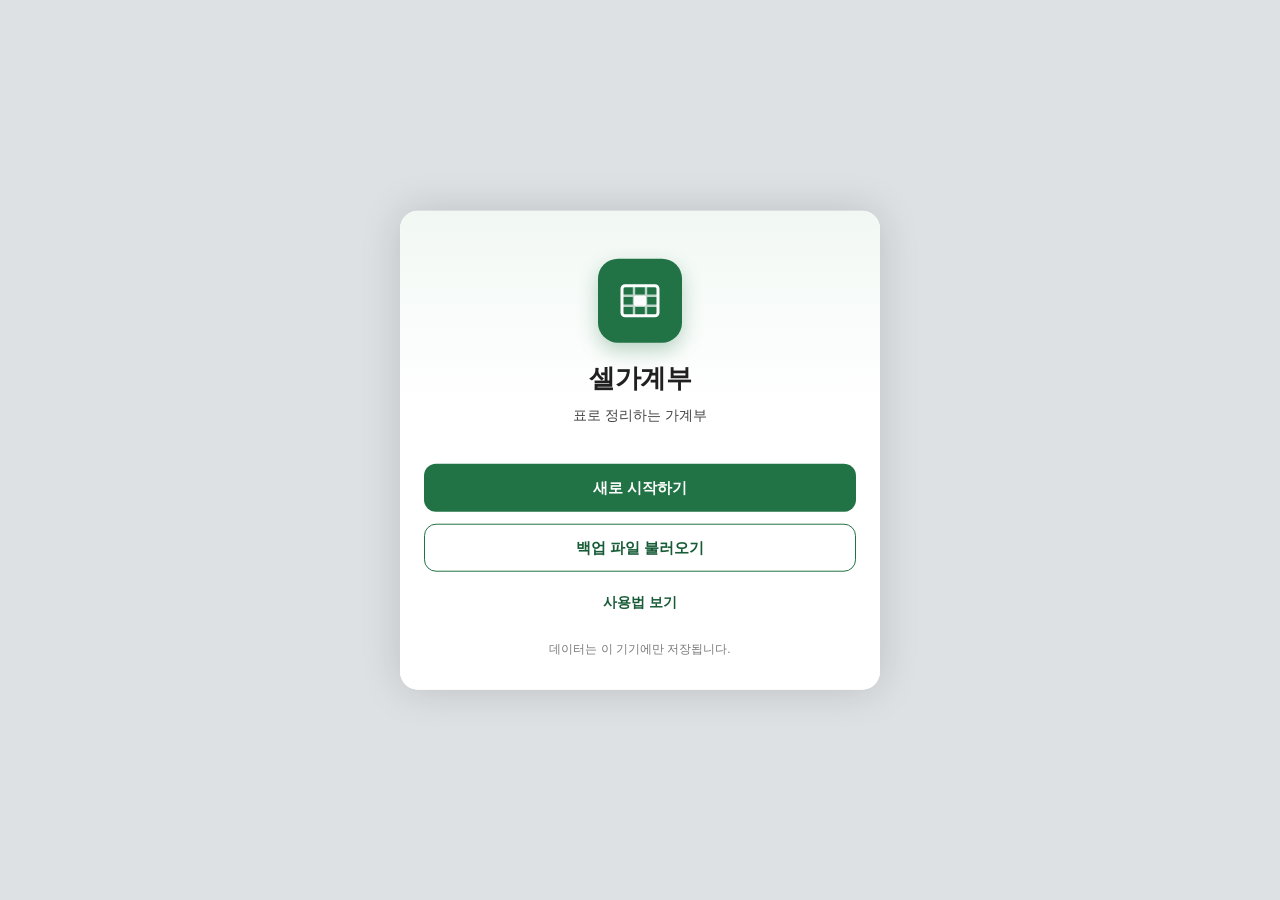
==== commit fbf1ae16: "코드 정리(acct.js 분리, 납입일·계좌 칸 공통화), 자동 행 삭제 고침, 디자인 다듬기" ====
--- a/index.html
+++ b/index.html
@@ -33,6 +33,7 @@
 <script src="js/views.js"></script>
 <script src="js/quick.js"></script>
 <script src="js/pages.js"></script>
+<script src="js/acct.js"></script>
 <script src="js/extras.js"></script>
 <script src="js/edit.js"></script>
 <script src="js/data.js"></script>
--- a/app.css
+++ b/app.css
@@ -5,7 +5,7 @@
   --ink:#202020; --ink2:#444; --muted:#7A7A7A; --muted2:#B5B5B5; --ph:#8FA898;
   --hdr:#F3F3F3; --hdr-txt:#616161; --hdr-on:#D3E8DC;
   --navy:#3D5A80; --navy-lt:#E6ECF3; --sub-txt:#26405F;
-  --pos:#2D7C31; --neg:#C52828; --warn:#F4CCCC; --teal:#1B8A8F; --dan-line:#E9B5B5;
+  --pos:#2D7C31; --neg:#C52828; --blue:#1F5FBF; --warn:#F4CCCC; --teal:#1B8A8F; --dan-line:#E9B5B5;
   --soft:#F1F8F4; --soft2:#EEF5F1; --soft-line:#D6E7DC; --soft-txt:#355E46;
   --auto-bg:#F6F8FA; --auto-txt:#6B7785; --chip:#F2F2F2; --pad:#F4F4F4; --pad-act:#E2E2E2; --pad-op:#E4E4E4;
   --bar:#C9D7E8; --bar-good:#BFE0CB; --bar-prev:#D5DAE0; --bar-warn:#F2D7A0; --bar-over:#F0B4B4; --stk:#EFEFEF;
@@ -20,7 +20,7 @@
   --ink:#E4E7E5; --ink2:#C3C8C4; --muted:#959C97; --muted2:#6E756F; --ph:#7FA790;
   --hdr:#272A28; --hdr-txt:#959C97; --hdr-on:#26432F;
   --navy:#2E4766; --navy-lt:#253244; --sub-txt:#B9CDE6;
-  --pos:#5DC46C; --neg:#FF7B7B; --warn:#4A2626; --teal:#4FC3C8; --dan-line:#7A3A3A;
+  --pos:#5DC46C; --neg:#FF7B7B; --blue:#7AAEFF; --warn:#4A2626; --teal:#4FC3C8; --dan-line:#7A3A3A;
   --soft:#1F2C25; --soft2:#22322A; --soft-line:#30473A; --soft-txt:#9FD4B0;
   --auto-bg:#212624; --auto-txt:#93A39A; --chip:#2B2F2C; --pad:#2A2E2B; --pad-act:#363B37; --pad-op:#323733;
   --bar:#33465E; --bar-good:#2C5A3D; --bar-prev:#3B4148; --bar-warn:#5E4A22; --bar-over:#6A2C2C; --stk:#333734;
@@ -63,12 +63,12 @@
 .grid{flex:1;overflow:auto;position:relative;font-size:13px;-webkit-overflow-scrolling:touch}
 table.sh{border-collapse:separate;border-spacing:0;table-layout:fixed;width:100%}
 .sh td,.sh th{border-right:1px solid var(--grid);border-bottom:1px solid var(--grid);height:38px;padding:0 6px;white-space:nowrap;overflow:hidden;text-overflow:ellipsis}
-.sh th{background:var(--hdr);color:var(--hdr-txt);font-weight:400;font-size:11px;height:22px;position:sticky;top:0;z-index:3;text-align:center;padding:0}
+.sh th{background:var(--hdr);color:var(--hdr-txt);font-weight:400;font-size:11px;height:22px;position:sticky;top:0;z-index:5;text-align:center;padding:0}
 .sh th.on{background:var(--hdr-on);color:var(--green-dk);font-weight:700;box-shadow:inset 0 -2px 0 var(--sel)}
 .sh col.rnc{width:30px}
 .sh td.rn{background:var(--hdr);color:var(--hdr-txt);text-align:center;font-size:11px;padding:0}
 .sh td.rn.on{background:var(--hdr-on);color:var(--green-dk);font-weight:700;box-shadow:inset -2px 0 0 var(--sel)}
-.sh tr.frz td{position:sticky;top:22px;z-index:2;box-shadow:inset 0 -2px 0 var(--frz)}
+.sh tr.frz td{position:sticky;top:22px;z-index:4;box-shadow:inset 0 -2px 0 var(--frz)}
 .sh td:last-child{padding-right:12px}
 .grid::after{content:"";display:block;height:20px}
 .num{text-align:right;font-variant-numeric:tabular-nums}
@@ -118,10 +118,6 @@
 .acard .s b{font-weight:700}
 
 /* quick bar + status + tabs */
-.quickbar{background:var(--bg);border-top:1px solid var(--line);padding:7px 10px;display:flex;gap:6px;align-items:center;overflow-x:auto;flex:none;scrollbar-width:none}
-.quickbar::-webkit-scrollbar{display:none}
-.quickbar .q{height:40px;padding:0 10px;border-radius:10px;border:1px solid var(--line2);font-size:12.5px;display:flex;flex-direction:column;justify-content:center;line-height:1.2;white-space:nowrap;flex:none;text-align:left}
-.quickbar .q small{color:var(--muted);font-size:11px}
 .stat{height:26px;background:var(--bg3);border-top:1px solid var(--line);display:flex;align-items:center;justify-content:flex-end;gap:14px;padding:0 12px;font-size:11.5px;color:var(--ink2);flex:none;white-space:nowrap;overflow:hidden}
 .stat .l{margin-right:auto;color:var(--green-dk);font-weight:600;min-width:0;overflow:hidden;text-overflow:ellipsis}
 .stat>span:not(.l):not(.err){flex:none}
@@ -197,12 +193,9 @@
 .bigbtn.dan{background:var(--bg);color:var(--neg);border:1.5px solid var(--dan-line)}
 .hint{font-size:12px;color:var(--muted);padding:8px 14px 0;line-height:1.6}
 .hint.top{padding-top:0}
-.hint.lg{font-size:13.5px;color:var(--ink2);line-height:1.75}
+.hint.lg{font-size:13.5px;color:var(--ink2);line-height:1.75;display:block;width:auto;height:auto;margin-right:0;border-radius:0;vertical-align:baseline} /* 범례 네모(.lg)와 이름이 겹쳐서 되돌림 */
 .sh td.wrap{white-space:normal;line-height:1.55;padding:6px}
 .hnote{font-weight:400;font-size:11.5px;color:var(--muted)}
-.tags{display:flex;gap:10px;padding:0 14px}
-.tags button{width:36px;height:36px;border-radius:50%;border:2px solid var(--bg);box-shadow:0 0 0 1px var(--line2)}
-.tags button.on{box-shadow:0 0 0 2.5px var(--green)}
 
 /* welcome */
 .welcome{flex:1;overflow:auto;padding:calc(40px + var(--safe-t)) 24px 30px;display:flex;flex-direction:column;align-items:center;text-align:center;background:linear-gradient(var(--soft),var(--bg) 40%)}
@@ -435,14 +428,94 @@
 .sh td.xtot{border-top:2px solid var(--tot);font-weight:700}
 .sh td.xcur{background:var(--soft)}
 .sh td.k svg{display:block}
-/* 행 삭제 버튼: 휴대폰에서도 글자까지 */
-.tb .t.del{color:var(--neg);display:flex;align-items:center;gap:4px}
-.tb .t.del .wl{display:inline;font-size:12.5px;color:var(--neg)}
-.wide .tb .t.del{flex-direction:column;gap:3px}
-.wide .tb .t.del .wl{display:block;font-size:11px}
 .qfix{color:var(--nudge-txt);font-weight:600}
-/* 휴대폰: 행 삭제는 아이콘만 (도구 모음이 넘치지 않게) */
-html:not(.wide) .tb .t.del .wl{display:none}
 /* 넓은 화면의 첫 화면·잠금 전 화면: 가운데 상자 */
 .wide-start #app{top:50%;bottom:auto;height:auto;max-height:94vh;transform:translateY(-50%);border-radius:18px}
 .wide-start .welcome{padding-top:48px}
+/* 줄 밀어서 지우기 */
+.sh tr[data-a="cell"] td{touch-action:pan-y}
+.sh tr[data-a="cell"] td:not(.rn){position:relative;z-index:1;background-clip:padding-box}
+.sh tr[data-a="cell"]:not(.auto) td:not(.rn):not(.warn):not(.sel){background-color:var(--bg)}
+.swdel{position:absolute;z-index:0;background:#D33A3A;color:#fff;font-weight:700;font-size:14px;border:0;display:flex;align-items:center;justify-content:flex-end}
+.sh tr[data-a="cell"] td.rn{position:relative;z-index:3} /* 민 줄이 행 번호를 덮지 않게 */
+/* 캐시백 비율 칸 */
+.cbr{display:flex;align-items:center;gap:8px;padding:0 14px}
+.cbr .inp{width:96px;text-align:right;font-weight:700}
+.cbr span{font-size:16px;color:var(--ink2);margin-right:auto}
+.cbr .btn{height:42px;padding:0 18px}
+/* 잔액 맞추기 */
+.acard .aadj{margin-left:auto;padding:2px 10px;border:1px solid rgba(255,255,255,.7);border-radius:12px;color:#fff;font-size:12px;font-weight:600}
+.adjl{margin-left:6px;padding:0 6px;border:1px solid var(--green);border-radius:8px;color:var(--green-dk);font-size:11px;font-weight:600;line-height:16px}
+.cbx{font-size:.82em;color:var(--pos);font-weight:600;letter-spacing:-.2px}
+/* 오른쪽 클릭 메뉴 */
+.ctx{position:fixed;z-index:60;background:var(--bg);border:1px solid var(--line2);border-radius:8px;box-shadow:0 6px 20px rgba(0,0,0,.18);padding:4px;min-width:150px;display:flex;flex-direction:column}
+.ctx button{height:32px;text-align:left;padding:0 12px;border-radius:5px;font-size:13px;color:var(--ink)}
+.ctx button:hover{background:var(--bg3)}
+.ctx .dan{color:var(--neg)}
+/* 계좌 화면: 옆으로 밀기는 앱이 받음 */
+.dview #grid,.dview .acard,.dview .tb{touch-action:pan-y}
+/* 금액 색: 출금 빨강 · 입금 파랑 */
+.sh td.amo{color:var(--neg)!important;font-weight:700}
+.sh td.ami{color:var(--blue)!important;font-weight:700}
+.auto td.amo,.auto td.ami{font-weight:600}
+/* 숫자판 위 출금 · 입금 · 이동 */
+.kpt{margin:0 14px 10px}
+.kpt button.on.t-out{background:var(--neg);color:#fff}
+.kpt button.on.t-in{background:var(--blue);color:#fff}
+/* 휴대폰 입력 표: 칸이 많아 안쪽 여백을 줄임 */
+html:not(.wide) .t-input .sh td:not(.rn){padding:0 4px}
+html:not(.wide) .t-input .chip-a{padding:1px 5px}
+/* 계좌 색 고르기 */
+.swatches{display:grid;grid-template-columns:repeat(9,1fr);gap:8px;padding:0 14px}
+.swatches button{aspect-ratio:1;border-radius:50%;border:2px solid var(--bg);box-shadow:0 0 0 1px var(--line2);color:#fff;font-size:10px;font-weight:700}
+.swatches button.on{box-shadow:0 0 0 2.5px var(--ink)}
+.sw{display:inline-block;width:4px;height:15px;border-radius:1px;margin-right:7px;vertical-align:-3px}
+/* 직접 고른 계좌 색: 테두리 모양 */
+/* 직접 고른 계좌 색: 형광펜 */
+.dot.hl{font-weight:800;box-shadow:0 0 0 1px var(--line2)}
+.swatches button.hl{box-shadow:0 0 0 1px var(--line2)}
+.swatches button.hl.on{box-shadow:0 0 0 2.5px var(--ink)}
+/* 좁은 칸의 충전식 잔액: 충전금 위, 캐시백 아래 */
+.bal2{display:inline-flex;flex-direction:column;align-items:flex-end;line-height:1.15}
+.bal2 .cbx{font-size:10.5px}
+/* 충전금과 캐시백 사이 띄우기 */
+.cbx.gap{margin-left:7px;padding-left:7px;border-left:1px solid var(--line2)}
+.int{color:var(--blue)!important;font-weight:700}
+/* 넓은 화면: 두 표를 한 줄에 나란히 (줄 모양을 칸마다) */
+.sh td.r-frz{position:sticky;top:22px;z-index:4;box-shadow:inset 0 -2px 0 var(--frz)}
+.wide .sh td.r-frz{top:20px}
+.sh td.r-tot{border-top:2px solid var(--tot);font-weight:700}
+.sh td.r-sec{background:var(--bg2);font-weight:700;font-size:13px;color:var(--ink2);border-top:1.5px solid var(--line2)}
+.sh td.r-sec small{font-weight:400;color:var(--muted);font-size:11.5px;margin-left:6px}
+.sh td.r-cur{background:var(--soft)}
+.sh td.r-grp2{background:var(--grp);font-weight:700}
+.sh td[data-a]{cursor:pointer}
+.sh td.ell{white-space:nowrap;overflow:hidden;text-overflow:ellipsis}
+svg.mini{display:block}
+.sh td.spk{padding:2px 4px;vertical-align:middle}
+.sh td.spk svg{height:56px}
+/* 컴퓨터: 기본값 설정 창 */
+.setw{--sw-w:min(1120px,94vw);--sw-h:min(820px,90vh)}
+.swdim{position:fixed;inset:0;z-index:40;background:rgba(20,30,25,.35)}
+.swin{position:fixed;z-index:41;left:50%;top:50%;width:var(--sw-w);height:var(--sw-h);transform:translate(-50%,-50%);background:var(--bg);border-radius:14px;box-shadow:0 16px 48px rgba(0,0,0,.28);display:flex;flex-direction:column;overflow:hidden}
+.swh{display:flex;align-items:center;gap:6px;padding:0 0 0 18px;height:58px;border-bottom:1px solid var(--line);background:var(--bg2);flex:none}
+.swh>b{font-size:15px;margin-right:6px;white-space:nowrap}
+.swh .tb{flex:1;border:0;background:transparent;padding:0 10px 0 0;height:100%}
+.swh .tb .t.done{order:9;margin-left:auto}
+.swh .tb .sep:first-of-type{display:none}
+.swb{flex:1;display:flex;min-height:0}
+.swl{flex:1;min-width:0;overflow:auto;height:auto!important}
+.swr{width:480px;flex:none;border-left:1px solid var(--line);background:var(--bg2);display:flex;align-items:center;justify-content:center}
+.swe{color:var(--muted);font-size:13.5px;text-align:center;line-height:1.6}
+.swin .stat{flex:none}
+/* 고르면 열리는 수정 화면은 창의 오른쪽 칸에 꼭 맞게 */
+@media (min-width:1100px){
+.setw #sheet-root.on{z-index:45;pointer-events:none}
+.setw #sheet-root .dim{display:none}
+.setw #sheet-root .bs{pointer-events:auto;position:fixed;max-width:none;max-height:none;border-radius:0;box-shadow:none;animation:none;border-left:1px solid var(--line)}
+}
+@media (max-width:1099px){.swr{display:none}.setw #sheet-root.on{z-index:45}} /* 좁으면 목록만, 수정 화면은 위에 뜸 */
+.tb .t.done:hover{background:var(--green-dk)!important;color:#fff}
+/* 입력 표 계좌 칸: 이름 왼쪽에 계좌 색 세로 막대 */
+.chip-a.bar,:root[data-theme="dark"] .chip-a.bar{background:none;color:var(--ink);border-radius:0;padding:1px 6px 1px 9px!important;box-shadow:inset 4px 0 0 var(--ac);filter:none}
+html:not(.wide) .t-input .chip-a.bar{padding:1px 0 1px 7px!important;box-shadow:inset 3px 0 0 var(--ac);text-overflow:clip}
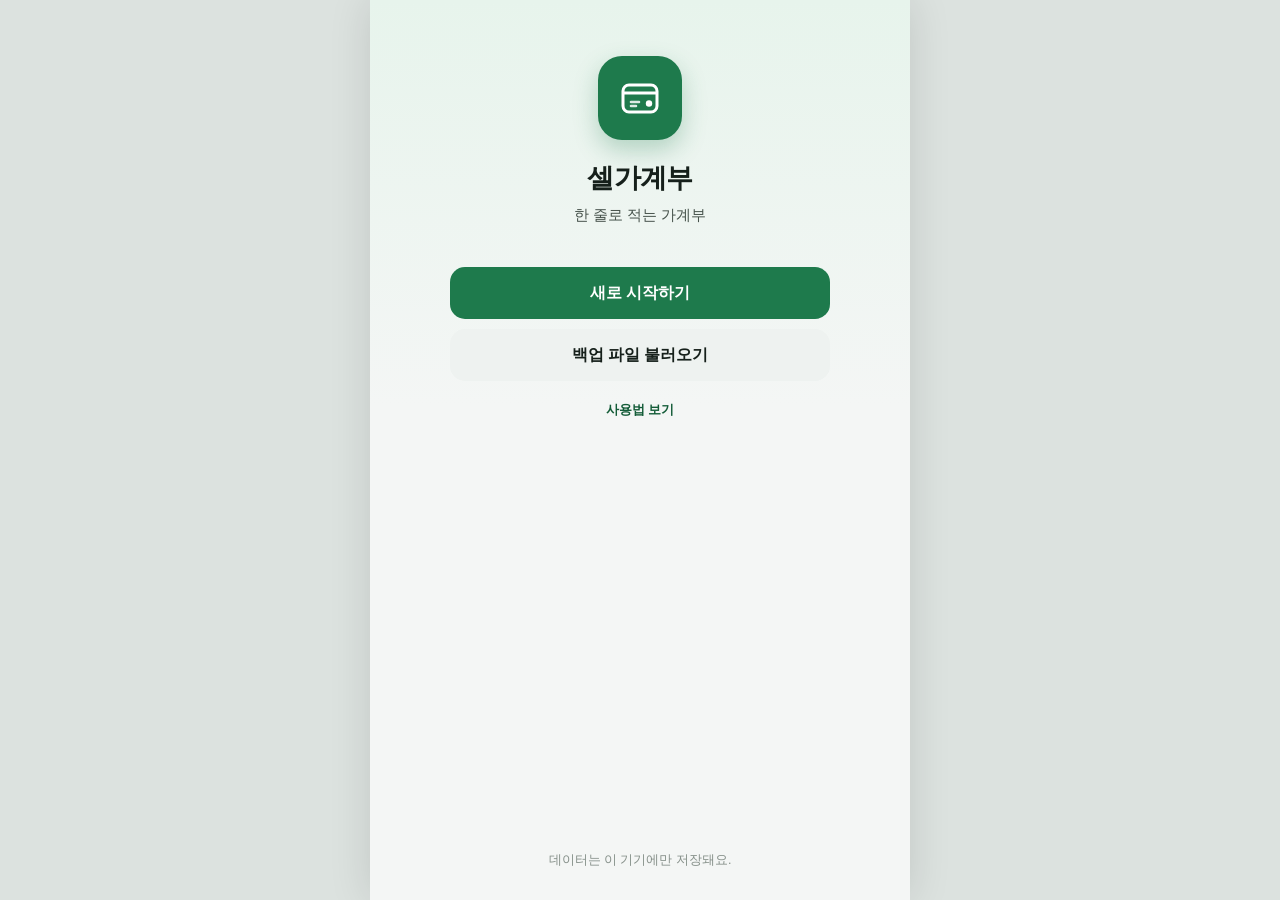
==== commit 7b9a39f9: "새 화면: 홈·내역·통계·자산, 아래 입력창 - 아래 입력창에 한 줄로 기록, 미리 보기·자주 쓰는 기록·예전 메모 추천 - 정산·환불 연결(통계는 실지출), 이체 오입력·카테고리" ====
--- a/index.html
+++ b/index.html
@@ -3,7 +3,7 @@
 <head>
 <meta charset="utf-8">
 <meta name="viewport" content="width=device-width,initial-scale=1,viewport-fit=cover">
-<meta name="theme-color" content="#217346">
+<meta name="theme-color" content="#F4F6F5">
 <meta name="color-scheme" content="light dark">
 <meta http-equiv="Content-Security-Policy" content="default-src 'self'; script-src 'self' https://www.gstatic.com https://apis.google.com; style-src 'self' 'unsafe-inline'; img-src 'self' data: https://*.googleusercontent.com; connect-src 'self' https://*.googleapis.com https://*.firebaseio.com wss://*.firebaseio.com https://www.gstatic.com https://open.er-api.com; frame-src https://*.firebaseapp.com https://*.web.app https://accounts.google.com; worker-src 'self'; manifest-src 'self'; base-uri 'none'; form-action 'none'; object-src 'none'">
 <meta name="referrer" content="no-referrer">
--- a/app.css
+++ b/app.css
@@ -1,521 +1,438 @@
 :root{
-  --green:#217346; --green-dk:#185C37; --green-lt:#E8F2EC; --sel:#107C41;
-  --bg:#fff; --bg2:#F7F7F7; --bg3:#F3F3F3; --page:#DDE1E4; --card:#FAFBFA; --grp:#F4F6F8;
-  --line:#DADADA; --line2:#D0D0D0; --grid:#E1E1E1; --frz:#9AA9BC; --tot:#444;
-  --ink:#202020; --ink2:#444; --muted:#7A7A7A; --muted2:#B5B5B5; --ph:#8FA898;
-  --hdr:#F3F3F3; --hdr-txt:#616161; --hdr-on:#D3E8DC;
-  --navy:#3D5A80; --navy-lt:#E6ECF3; --sub-txt:#26405F;
-  --pos:#2D7C31; --neg:#C52828; --blue:#1F5FBF; --warn:#F4CCCC; --teal:#1B8A8F; --dan-line:#E9B5B5;
-  --soft:#F1F8F4; --soft2:#EEF5F1; --soft-line:#D6E7DC; --soft-txt:#355E46;
-  --auto-bg:#F6F8FA; --auto-txt:#6B7785; --chip:#F2F2F2; --pad:#F4F4F4; --pad-act:#E2E2E2; --pad-op:#E4E4E4;
-  --bar:#C9D7E8; --bar-good:#BFE0CB; --bar-prev:#D5DAE0; --bar-warn:#F2D7A0; --bar-over:#F0B4B4; --stk:#EFEFEF;
-  --badge-up:#E6F2E8; --badge-dn:#FBE7E7; --nudge-bg:#FFF9EA; --nudge-line:#F0DCA8; --nudge-txt:#6B5200;
+  --brand:#1E7A4C; --brand-dk:#145C38; --brand-lt:#E7F4EC; --on-brand:#fff;
+  --bg:#F4F6F5; --card:#fff; --line:#ECEFED; --line2:#E2E6E4; --soft:#EEF2F0; --soft2:#E8ECEA; --track:#EDF0EE;
+  --ink:#16201B; --ink2:#46524B; --muted:#86908A; --muted2:#B9C0BC;
+  --neg:#D43F3A; --neg-lt:#FDECEC; --pos:#1F8A4C; --blue:#2F6FDB; --blue-lt:#EEF4FD;
+  --warn:#C27C0E; --warn-lt:#FFF6E6; --over:#E05252; --amber:#F2A93B;
+  --shadow:0 4px 16px rgba(0,0,0,.08); --page:#DCE2DF; --sbar:var(--brand);
   --safe-t:env(safe-area-inset-top,0px); --safe-b:env(safe-area-inset-bottom,0px);
 }
-/* 어두운 화면 — html[data-theme=dark] (설정 창에서 자동/밝게/어둡게) */
 :root[data-theme="dark"]{
-  --green:#217346; --green-dk:#7CD39C; --green-lt:#1F3A2A; --sel:#3FBF6F;
-  --bg:#1C1E1D; --bg2:#232624; --bg3:#272A28; --page:#111312; --card:#222523; --grp:#262A2E;
-  --line:#383C39; --line2:#454A46; --grid:#313532; --frz:#4E5D70; --tot:#9AA19C;
-  --ink:#E4E7E5; --ink2:#C3C8C4; --muted:#959C97; --muted2:#6E756F; --ph:#7FA790;
-  --hdr:#272A28; --hdr-txt:#959C97; --hdr-on:#26432F;
-  --navy:#2E4766; --navy-lt:#253244; --sub-txt:#B9CDE6;
-  --pos:#5DC46C; --neg:#FF7B7B; --blue:#7AAEFF; --warn:#4A2626; --teal:#4FC3C8; --dan-line:#7A3A3A;
-  --soft:#1F2C25; --soft2:#22322A; --soft-line:#30473A; --soft-txt:#9FD4B0;
-  --auto-bg:#212624; --auto-txt:#93A39A; --chip:#2B2F2C; --pad:#2A2E2B; --pad-act:#363B37; --pad-op:#323733;
-  --bar:#33465E; --bar-good:#2C5A3D; --bar-prev:#3B4148; --bar-warn:#5E4A22; --bar-over:#6A2C2C; --stk:#333734;
-  --badge-up:#1F3A28; --badge-dn:#4A2424; --nudge-bg:#36301E; --nudge-line:#5A4A22; --nudge-txt:#F0D58A;
+  --brand:#2E9A63; --brand-dk:#7FD3A3; --brand-lt:#1C3328; --on-brand:#fff;
+  --bg:#111513; --card:#1B201D; --line:#262C28; --line2:#313833; --soft:#252B27; --soft2:#202622; --track:#2A302C;
+  --ink:#E6EAE7; --ink2:#C2C9C4; --muted:#8C958F; --muted2:#5E6761;
+  --neg:#FF7A72; --neg-lt:#3A2221; --pos:#5CC98A; --blue:#7EAAFF; --blue-lt:#1E2A3D;
+  --warn:#F2B84B; --warn-lt:#33291A; --over:#FF7A72; --amber:#E9A93F;
+  --shadow:0 4px 16px rgba(0,0,0,.4); --page:#0B0E0C; --sbar:var(--bg);
+  color-scheme:dark;
 }
 *{box-sizing:border-box;margin:0;padding:0;-webkit-tap-highlight-color:transparent}
 html,body{height:100%;overflow:hidden}
-@media (max-width:519px){html,body{background:var(--bg3)!important}}
-body{background:var(--page);font-family:"Segoe UI","Apple SD Gothic Neo","Malgun Gothic",sans-serif;color:var(--ink);
-     -webkit-font-smoothing:antialiased;overscroll-behavior:none}
-button{font:inherit;color:inherit;background:none;border:0;cursor:pointer}
+body{background:var(--page);font-family:"Pretendard","Apple SD Gothic Neo","Segoe UI","Malgun Gothic",sans-serif;color:var(--ink);-webkit-font-smoothing:antialiased;overscroll-behavior:none;font-size:15px}
+@media (max-width:539px){html,body{background:var(--bg)}}
+button{font:inherit;color:inherit;background:none;border:0;cursor:pointer;text-align:inherit}
 input,select{font:inherit;color:inherit}
-#app{position:fixed;top:0;bottom:0;left:0;right:0;max-width:480px;margin:0 auto;background:var(--bg);display:flex;flex-direction:column;overflow:hidden}
-@media (min-width:520px){#app{box-shadow:0 0 40px rgba(0,0,0,.15)}}
-
-/* app bar */
-.app{background:var(--green);color:#fff;padding:max(6px, calc(var(--safe-t) - 10px)) 10px 4px;display:flex;align-items:center;gap:6px;flex:none}
-.app .ttl{flex:1;font-size:16px;font-weight:600;display:flex;align-items:center;gap:8px;min-width:0;white-space:nowrap}
-.app .ttl small{font-weight:400;opacity:.8;font-size:12px;overflow:hidden;text-overflow:ellipsis}
-.doc{width:22px;height:22px;border-radius:4px;background:#fff;color:var(--green);font-size:11px;font-weight:800;display:grid;place-items:center;flex:none}
-.ic{width:34px;height:34px;display:grid;place-items:center;font-size:18px;border-radius:6px}
-.ic:active{background:rgba(255,255,255,.15)}
-.ic.off{opacity:.35}
-
-/* toolbar */
-.tb{height:46px;background:var(--bg2);border-bottom:1px solid var(--line);display:flex;align-items:center;gap:4px;padding:0 8px;flex:none;overflow-x:auto;scrollbar-width:none}
-.tb::-webkit-scrollbar{display:none}
-.tb .t{min-width:34px;height:32px;border-radius:6px;display:grid;place-items:center;font-size:14px;color:var(--ink2);padding:0 7px;white-space:nowrap;flex:none}
-.tb .t.on{background:var(--hdr-on);color:var(--green-dk);font-weight:700}
-.tb .t.txt{font-size:13px;padding:0 10px}
-.tb .sep{width:1px;height:20px;background:var(--line2);margin:0 4px;flex:none}
-.pill{height:32px;padding:0 12px 0 8px;border:1.5px solid var(--green);border-radius:16px;background:var(--bg);display:flex;align-items:center;gap:6px;
-      font-size:13.5px;font-weight:700;color:var(--green-dk);white-space:nowrap;flex:none}
-.pill .ar{color:var(--ph);font-size:12px;padding:0 6px}
-.dot{width:18px;height:18px;border-radius:50%;display:inline-grid;place-items:center;font-size:10px;color:#fff;font-weight:800;flex:none}
-
-
-
-/* grid */
-.grid{flex:1;overflow:auto;position:relative;font-size:13px;-webkit-overflow-scrolling:touch}
-table.sh{border-collapse:separate;border-spacing:0;table-layout:fixed;width:100%}
-.sh td,.sh th{border-right:1px solid var(--grid);border-bottom:1px solid var(--grid);height:38px;padding:0 6px;white-space:nowrap;overflow:hidden;text-overflow:ellipsis}
-.sh th{background:var(--hdr);color:var(--hdr-txt);font-weight:400;font-size:11px;height:22px;position:sticky;top:0;z-index:5;text-align:center;padding:0}
-.sh th.on{background:var(--hdr-on);color:var(--green-dk);font-weight:700;box-shadow:inset 0 -2px 0 var(--sel)}
-.sh col.rnc{width:30px}
-.sh td.rn{background:var(--hdr);color:var(--hdr-txt);text-align:center;font-size:11px;padding:0}
-.sh td.rn.on{background:var(--hdr-on);color:var(--green-dk);font-weight:700;box-shadow:inset -2px 0 0 var(--sel)}
-.sh tr.frz td{position:sticky;top:22px;z-index:4;box-shadow:inset 0 -2px 0 var(--frz)}
-.sh td:last-child{padding-right:12px}
-.grid::after{content:"";display:block;height:20px}
-.num{text-align:right;font-variant-numeric:tabular-nums}
-.b{font-weight:700} .pos{color:var(--pos)} .neg{color:var(--neg)} .mut{color:var(--muted)}
-.h{background:var(--navy)!important;color:#fff;font-weight:600;font-size:12.5px}
-.sh td.h{text-align:center;vertical-align:middle} /* 머리글 줄은 가운데로 통일 */
-.sub{background:var(--navy-lt);font-weight:600;color:var(--sub-txt)}
-.tot td{border-top:2px solid var(--tot);font-weight:700}
-.sec td{background:var(--bg2);font-weight:700;font-size:13.5px;color:var(--ink2);border-top:1.5px solid var(--line2)}
-.sec td small{font-weight:400;color:var(--muted);font-size:11.5px;margin-left:6px}
-.sel{box-shadow:inset 0 0 0 2.5px var(--sel)}
-.warn{background:var(--warn)!important}
-.note{position:relative}
-.note::before{content:"";position:absolute;right:0;top:0;border-top:9px solid var(--neg);border-left:9px solid transparent}
-.ph{color:var(--ph);font-style:italic;font-size:12px}
-.lab{font-size:11px;color:var(--muted);font-weight:400;margin-left:4px}
-.auto td{background:var(--auto-bg);color:var(--auto-txt);font-size:12.5px;height:32px}
-.auto td.rn{background:var(--bg3)}
-.chg{color:var(--teal)!important;font-weight:700}
-.cb{color:var(--pos)!important;font-weight:600}
-.cur td{background:var(--soft)}
-.dbar{position:relative}
-.dbar i{position:absolute;left:4px;top:8px;bottom:8px;border-radius:2px;background:var(--bar)}
-.dbar span{position:relative}
-.stk{display:flex;height:16px;border-radius:4px;overflow:hidden;background:var(--stk)}
+svg{flex:none}
+#app{position:fixed;top:0;bottom:0;left:0;right:0;max-width:540px;margin:0 auto;background:var(--bg);display:flex;flex-direction:column;overflow:hidden;padding-top:var(--safe-t)}
+#app::before{content:"";position:absolute;left:0;right:0;top:0;height:var(--safe-t);background:var(--sbar);z-index:3}
+@media (min-width:540px){#app{box-shadow:0 0 40px rgba(0,0,0,.12)}}
+.mut{color:var(--muted)} .neg{color:var(--neg)} .pos{color:var(--pos)} .sm{font-size:12.5px} .mt{margin-top:12px} .b{font-weight:700}
+.warnt{color:var(--warn);font-weight:600}
+.num,.am,.v,.big{font-variant-numeric:tabular-nums}
+
+/* 머리 */
+.hdr{display:flex;align-items:center;gap:4px;padding:8px 12px 8px 18px;flex:none;min-height:56px}
+.hdr .t{font-size:21px;font-weight:800;letter-spacing:-.4px;white-space:nowrap;overflow:hidden;text-overflow:ellipsis}
+.hdr .ib:first-child{margin-left:-10px}
+.hdr .sp{flex:1}
+.ib{width:40px;height:40px;border-radius:12px;display:grid;place-items:center;color:var(--ink2);flex:none;position:relative}
+.ib:active{background:var(--soft)}
+.ib.on{color:var(--brand)}
+.ib.on::after{content:"";position:absolute;top:8px;right:8px;width:7px;height:7px;border-radius:50%;background:var(--brand)}
+.mo{display:flex;align-items:center;gap:2px;font-size:20px;font-weight:800;letter-spacing:-.3px}
+.mo .ar{width:32px;height:36px;display:grid;place-items:center;color:var(--muted);border-radius:10px}
+.mo .ar.off{opacity:.35}
+.mo span{min-width:44px;text-align:center}
+.sec .mo{font-size:16px}
+
+/* 본문 */
+.body{flex:1;overflow-y:auto;overflow-x:hidden;padding:2px 16px 0;-webkit-overflow-scrolling:touch}
+.endsp{height:20px}
+.card{background:var(--card);border-radius:18px;padding:16px;margin-bottom:12px}
+.card.tight{padding:4px 0}
+.ct{display:flex;align-items:center;gap:8px;font-size:15px;font-weight:700;margin-bottom:10px}
+.ct .r{margin-left:auto;font-size:12.5px;font-weight:500;color:var(--muted);display:flex;align-items:center;gap:8px}
+.ct .x{margin-left:auto;color:var(--muted);padding:4px}
+.sec{display:flex;align-items:center;font-size:13.5px;font-weight:700;color:var(--ink2);margin:18px 4px 8px}
+.sec .r{margin-left:auto;font-size:12.5px;font-weight:500}
+.lnk{color:var(--brand-dk);font-size:13px;font-weight:700;padding:4px 0}
+.lnk.blk{display:block;width:100%;text-align:center;color:var(--muted);margin-top:12px;font-weight:600}
+.more{display:block;width:100%;text-align:center;padding:12px;font-size:13.5px;font-weight:600;color:var(--ink2);border-top:1px solid var(--line);margin-top:6px}
+.card.more,.body>.more{border:0;background:var(--card);border-radius:14px;margin-bottom:12px}
+.note{font-size:12.5px;color:var(--muted);line-height:1.65;padding:4px 6px 14px}
+.note.in{padding:10px 0 0}
+.card.note{padding:14px 16px;margin-bottom:12px}
+.empty{text-align:center;padding:28px 18px;color:var(--ink2)}
+.empty .ei{width:60px;height:60px;border-radius:18px;background:var(--brand-lt);color:var(--brand);display:grid;place-items:center;margin:0 auto 12px}
+.empty b{display:block;font-size:16px;color:var(--ink)}
+.empty p{font-size:13.5px;line-height:1.6;margin:6px 0 14px;color:var(--muted)}
+.empty.sm{padding:22px 16px}
+.empty.sm p{margin-bottom:0}
+.pbar{height:8px;border-radius:99px;background:var(--track);overflow:hidden}
+.pbar i{display:block;height:100%;border-radius:99px;background:var(--brand)}
+.pbar.warn i{background:var(--amber)} .pbar.over i{background:var(--over)} .pbar.soft i{background:var(--brand);opacity:.55}
+.star{color:#E0A800;font-size:12px}
+.dot{display:inline-grid;place-items:center;width:20px;height:20px;border-radius:7px;color:#fff;font-size:10.5px;font-weight:800;margin-right:7px;vertical-align:-4px;flex:none}
+
+/* 버튼 */
+.btn{display:inline-flex;align-items:center;justify-content:center;gap:6px;border-radius:11px;padding:8px 13px;font-size:13.5px;font-weight:700;background:var(--soft);color:var(--ink2);white-space:nowrap}
+.btn:active{filter:brightness(.95)}
+.btn.pri{background:var(--brand);color:var(--on-brand)}
+.btn.dan{background:var(--neg-lt);color:var(--neg)}
+.btn.sm{padding:6px 11px;font-size:12.5px;border-radius:10px}
+.btn.big{height:48px;font-size:15px;border-radius:14px;width:100%}
+.bigbtn{display:flex;align-items:center;justify-content:center;width:100%;height:52px;border-radius:15px;background:var(--brand);color:var(--on-brand);font-weight:800;font-size:16px;margin-top:16px}
+.bigbtn:active{filter:brightness(.94)}
+.bigbtn.ghost{background:var(--soft);color:var(--ink)}
+.bigbtn.dan{background:var(--neg-lt);color:var(--neg);margin-top:10px;font-weight:700}
+.row2{display:flex;gap:8px}.row2>*{flex:1;min-width:0}
+.row3{display:grid;grid-template-columns:repeat(3,1fr);gap:8px}
+.acts{display:flex;flex-direction:column;gap:8px;margin-top:12px}
+
+/* 홈 */
+.hero .l,.tot .l,.ssum .l{font-size:13.5px;color:var(--ink2);font-weight:600}
+.big{font-size:34px;font-weight:800;letter-spacing:-.8px;margin:4px 0 6px;line-height:1.2}
+.big small{font-size:18px;font-weight:700;margin-left:2px}
+.hs{font-size:13px;color:var(--muted);margin-bottom:12px}
+.hero .meta,.meta{display:flex;justify-content:space-between;align-items:center;gap:8px;font-size:12.5px;color:var(--muted);margin-top:9px}
+.meta .lnk{flex:none}
+.trio{display:grid;grid-template-columns:repeat(3,1fr);gap:8px;margin-bottom:12px}
+.trio .c{background:var(--card);border-radius:16px;padding:12px 13px;text-align:left;min-width:0}
+.trio .l{font-size:12px;color:var(--muted)}
+.trio .v{font-size:17px;font-weight:800;margin-top:3px;white-space:nowrap;overflow:hidden;text-overflow:ellipsis;letter-spacing:-.3px}
+.todo .it{display:flex;align-items:center;gap:10px;padding:11px 0;border-top:1px solid var(--line);flex-wrap:wrap}
+.todo .it:first-of-type{border-top:0;padding-top:0}
+.todo .ic{width:34px;height:34px;border-radius:11px;background:var(--warn-lt);color:var(--warn);display:grid;place-items:center;flex:none}
+.todo .ic.blue{background:var(--blue-lt);color:var(--blue)}
+.todo .tt{font-size:13.5px;line-height:1.45;flex:1;min-width:150px}
+.todo .tt small{display:block;font-size:12px;color:var(--muted);margin-top:1px}
+.todo .ba{display:flex;gap:6px;margin-left:auto}
+.todo .more{margin-top:0}
+.recap .rk{display:grid;grid-template-columns:repeat(3,1fr);gap:8px}
+.recap .rk div{background:var(--soft2);border-radius:12px;padding:9px 10px}
+.recap .rk span{display:block;font-size:11.5px;color:var(--muted)}
+.recap .rk b{font-size:15px}
+.recap .rs{font-size:13px;color:var(--ink2);margin:10px 0 2px}
+.bud .it{display:grid;grid-template-columns:34px 1fr;gap:12px;align-items:center;padding:7px 0;width:100%;text-align:left}
+.bud .nm{font-size:13.5px;font-weight:600;display:flex;justify-content:space-between;gap:8px;margin-bottom:6px}
+.bud .nm span{font-weight:500;font-size:12.5px;color:var(--muted);white-space:nowrap}
+.bud .nm span.neg{color:var(--neg);font-weight:700}
+.bud .lnk{margin-top:6px}
+
+/* 카테고리 아이콘 */
+.ci{width:36px;height:36px;border-radius:50%;display:grid;place-items:center;flex:none}
+.ci b{font-size:16px;font-weight:600}
+.ci.none{background:var(--soft);color:var(--muted)}
+.ci.tg{background:var(--brand-lt);color:var(--brand-dk)}
+
+/* 내역 */
+.sum3{display:flex;gap:16px;font-size:13px;margin:4px 4px 4px;color:var(--ink2);align-items:baseline}
+.sum3 b{font-size:15px;color:var(--ink)} .sum3 b.pos{color:var(--pos)}
+.sum3 .mut{margin-left:auto}
+.fchips{display:flex;flex-wrap:wrap;gap:6px;margin:0 2px 10px;align-items:center}
+.fchip{display:inline-flex;align-items:center;gap:4px;background:var(--brand-lt);color:var(--brand-dk);border-radius:99px;padding:6px 10px 6px 12px;font-size:12.5px;font-weight:700}
+.day{display:flex;justify-content:space-between;font-size:12.5px;color:var(--muted);padding:14px 6px 6px;font-weight:600}
+.day b{margin-left:8px;color:var(--ink2);font-weight:700} .day b.pos{color:var(--pos)}
+.tx{display:flex;align-items:center;gap:12px;padding:10px 16px;width:100%;text-align:left;min-height:60px}
+.tx:active{background:var(--soft2)}
+.tx .mid{flex:1;min-width:0}
+.tx .m1{display:block;font-size:15px;font-weight:600;white-space:nowrap;overflow:hidden;text-overflow:ellipsis}
+.tx .m2{display:block;font-size:12.5px;color:var(--muted);margin-top:2px;white-space:nowrap;overflow:hidden;text-overflow:ellipsis}
+.tx .am{text-align:right;font-size:15.5px;font-weight:700;white-space:nowrap;flex:none}
+.tx .am small{display:block;font-size:11.5px;font-weight:600;color:var(--blue);margin-top:1px}
+.tx .am small.lkd{color:var(--blue)}
+.tx .am .mv{color:var(--muted)}
+.tx.isauto .m1{color:var(--ink2)}
+.tx.new{animation:flash 1.4s ease-out}
+@keyframes flash{0%,40%{background:var(--brand-lt)}100%{background:transparent}}
+.tag{display:inline-block;font-size:11px;font-weight:700;color:var(--brand-dk);background:var(--brand-lt);border-radius:6px;padding:0 6px;margin-left:5px;line-height:17px}
+.auto{display:inline-block;font-size:10.5px;font-weight:700;color:var(--muted);border:1px solid var(--line2);border-radius:5px;padding:0 4px;margin-left:6px;line-height:16px;vertical-align:1px}
+
+/* 아래 입력창 */
+.qwrap{flex:none;padding:6px 12px 8px;background:var(--bg);position:relative;z-index:2}
+.qwrap::before{content:"";position:absolute;left:0;right:0;top:-18px;height:18px;background:linear-gradient(transparent,var(--bg));pointer-events:none}
+.sugg{display:none;gap:6px;margin:0 2px 8px;overflow-x:auto;scrollbar-width:none;align-items:center}
+.sugg::-webkit-scrollbar{display:none}
+.sugg.on{display:flex}
+.sugg button{flex:none;background:var(--card);border:1px solid var(--line2);border-radius:999px;padding:7px 12px;font-size:13px;color:var(--ink2);white-space:nowrap}
+.sugg button b{color:var(--ink);margin-left:2px}
+.sugg .lab{flex:none;color:var(--muted);font-size:12px;padding:0 2px}
+.pvw{display:none;background:var(--card);border-radius:16px;padding:10px 12px;margin:0 0 8px;font-size:13px;flex-wrap:wrap;gap:6px;align-items:center;box-shadow:var(--shadow)}
+.pvw.on{display:flex}
+.pvw .k{font-size:11.5px;color:var(--muted);width:100%}
+.pill{border-radius:9px;padding:4px 9px;font-weight:700;font-size:12.5px;background:var(--soft);color:var(--ink2)}
+.pill.o{background:var(--neg-lt);color:var(--neg)} .pill.g{background:var(--brand-lt);color:var(--brand-dk)} .pill.m{background:var(--blue-lt);color:var(--blue)}
+.pill.w{background:var(--warn-lt);color:var(--warn)} .pill.t{background:var(--brand-lt);color:var(--brand-dk)}
+.pvw .pm{color:var(--ink2);font-size:13px;max-width:100%;overflow:hidden;text-overflow:ellipsis;white-space:nowrap}
+.pvw .pfix{width:100%;font-size:11.5px;color:var(--muted)}
+.qbar{display:flex;align-items:center;gap:8px;background:var(--card);border-radius:20px;padding:6px 6px 6px 7px;box-shadow:var(--shadow);border:1px solid var(--line)}
+.qbar .dt{background:var(--soft);border-radius:13px;height:38px;padding:0 11px;font-size:13px;font-weight:700;color:var(--ink2);flex:none}
+.qbar .dt.on{background:var(--warn-lt);color:var(--warn)}
+.qbar input{flex:1;min-width:0;height:38px;border:0;outline:0;background:none;font-size:16px;color:var(--ink)}
+.qbar input::placeholder{color:var(--muted2)}
+.qbar .go{width:40px;height:40px;border-radius:14px;background:var(--soft);color:var(--ink2);display:grid;place-items:center;flex:none}
+.qbar .go.send{background:var(--brand);color:var(--on-brand)}
+
+/* 아래 탭 */
+.tabs{flex:none;display:flex;background:var(--card);border-top:1px solid var(--line);padding:4px 8px calc(4px + var(--safe-b))}
+.tab{text-align:center;flex:1;display:flex;flex-direction:column;align-items:center;justify-content:center;gap:2px;height:54px;font-size:11px;color:var(--muted2);font-weight:700}
+.tab.on{color:var(--ink)}
+:root.kb .tabs{display:none}
+:root.kb .qwrap{padding-bottom:8px}
+
+/* 알림 */
+#toast{position:fixed;left:50%;bottom:calc(150px + var(--safe-b));transform:translateX(-50%) translateY(8px);background:rgba(22,32,27,.94);color:#fff;font-size:13.5px;padding:11px 16px;border-radius:14px;opacity:0;pointer-events:none;transition:opacity .18s,transform .18s;z-index:80;max-width:min(92vw,480px);display:flex;align-items:center;gap:14px}
+#toast.on{opacity:1;transform:translateX(-50%)}
+#toast.btn.on{pointer-events:auto}
+#toast span{flex:1;min-width:0}
+#toast button{color:#8EE0B2;font-weight:800;white-space:nowrap;padding:2px 0}
+:root.kb #toast{bottom:auto;top:calc(16px + var(--safe-t))}
+#err{position:fixed;left:0;right:0;top:0;background:#C52828;color:#fff;font-size:12px;padding:8px;z-index:99;display:none;white-space:pre-wrap}
+
+/* 아래에서 올라오는 창 */
+#sheet-root{display:none}
+#sheet-root.on{display:block;position:fixed;inset:0;z-index:50}
+.dim{position:absolute;inset:0;background:rgba(10,20,15,.42);animation:fade .15s}
+@keyframes fade{from{opacity:0}}
+.bs{position:absolute;left:50%;transform:translateX(-50%);bottom:0;width:100%;max-width:540px;max-height:calc(100% - 28px - var(--safe-t));overflow-y:auto;background:var(--card);border-radius:24px 24px 0 0;padding:8px 18px calc(22px + var(--safe-b));animation:up .2s ease-out;overscroll-behavior:contain}
+@keyframes up{from{transform:translate(-50%,40px);opacity:.6}}
+.grab{width:40px;height:4px;border-radius:99px;background:var(--muted2);margin:2px auto 12px;opacity:.7}
+.bh{display:flex;align-items:center;gap:8px;margin-bottom:10px;min-height:36px}
+.bh .ref{flex:1;min-width:0;font-size:18px;font-weight:800;letter-spacing:-.3px}
+.bh .ref small{display:block;font-size:12.5px;font-weight:500;color:var(--muted);margin-top:2px;letter-spacing:0}
+.bh .ref small.pre{display:inline;margin-left:6px;font-size:14px;color:var(--ink2);font-weight:700}
+.bh .nav{display:flex;gap:6px;flex:none}
+.bh .x{width:36px;height:36px;border-radius:12px;display:grid;place-items:center;color:var(--muted);background:var(--soft)}
+.hint{font-size:12.5px;color:var(--muted);line-height:1.6;margin-top:8px}
+.hint.top{margin-top:0}
+.hint.lg{font-size:14px;color:var(--ink2);line-height:1.75}
+.hnote{font-weight:400;font-size:12px;color:var(--muted)}
+.lbl{font-size:12.5px;color:var(--muted);font-weight:700;margin:16px 2px 7px}
+.lbl.first{margin-top:4px}
+.fld{display:block}
+.fld input,.fld select,.inp{width:100%;height:46px;border:1px solid var(--line2);border-radius:13px;padding:0 13px;font-size:16px;background:var(--card);color:var(--ink)}
+.fld input:focus,.inp:focus,.fin:focus{outline:2px solid var(--brand);outline-offset:-1px;border-color:transparent}
+.seg,.seg3,.seg4{display:flex;background:var(--soft2);border-radius:13px;padding:3px;gap:2px}
+.seg button,.seg3 button,.seg4 button{text-align:center;flex:1;height:38px;border-radius:10px;font-size:13.5px;font-weight:600;color:var(--ink2);white-space:nowrap;padding:0 6px}
+.seg button.on,.seg4 button.on{background:var(--card);color:var(--ink);font-weight:800;box-shadow:0 1px 3px rgba(0,0,0,.1)}
+.seg.wrap{flex-wrap:wrap}.seg.wrap button{flex:1 0 22%}
+.seg3{margin-bottom:6px}
+.seg3 button{height:42px;font-size:15px}
+.seg3 button.on{color:#fff;font-weight:800}
+.seg3 .t-out{background:var(--neg)} .seg3 .t-in{background:var(--pos)} .seg3 .t-move{background:var(--blue)}
+.seg4{margin:2px 0 12px}
+.rule{border:1px solid var(--line2);border-radius:13px;padding:8px 13px;font-size:14.5px;line-height:2.5;color:var(--ink2)}
+.rule input{width:100px;height:34px;border:1.5px solid var(--brand);border-radius:9px;text-align:right;font-weight:700;padding:0 8px;background:var(--brand-lt);color:var(--brand-dk);font-size:15px}
+.rule input.sm{width:58px}
+.tog{display:flex;align-items:center;justify-content:space-between;width:100%;margin-top:14px;font-size:14.5px;color:var(--ink2);gap:10px;text-align:left}
+.tog i,.tg i{width:44px;height:27px;border-radius:14px;background:var(--line2);position:relative;flex:none;transition:background .15s;display:block}
+.tog i::after,.tg i::after{content:"";position:absolute;left:3px;top:3px;width:21px;height:21px;border-radius:50%;background:#fff;transition:left .15s;box-shadow:0 1px 2px rgba(0,0,0,.2)}
+.tog.on i,.tg.on i{background:var(--brand)} .tog.on i::after,.tg.on i::after{left:20px}
+.swatches{display:flex;flex-wrap:wrap;gap:8px}
+.swatches button{width:34px;height:34px;border-radius:11px;font-size:10.5px;color:#fff;font-weight:700}
+.swatches button.on{box-shadow:0 0 0 3px var(--card),0 0 0 5px var(--ink)}
+.cbr{display:flex;gap:8px;align-items:center}
+.cbr .inp{flex:1}
+.amtshow{font-size:30px;font-weight:800;margin:2px 0 10px;letter-spacing:-.5px}
+.amtshow small{font-size:16px;margin-left:2px}
+
+/* 기록 창 */
+.amtbox{display:flex;align-items:baseline;gap:6px;border-bottom:2px solid var(--line2);padding:6px 2px 4px;margin-top:10px}
+.amtbox:focus-within{border-color:var(--brand)}
+.amtin{flex:1;min-width:0;border:0;outline:0;background:none;font-size:32px;font-weight:800;letter-spacing:-.6px;color:var(--ink);font-variant-numeric:tabular-nums}
+.amtin::placeholder{color:var(--muted2)}
+.amtbox span{font-size:18px;font-weight:700;color:var(--ink2)}
+.amth{min-height:18px;font-size:12.5px;color:var(--muted);margin:4px 2px 6px}
+.cgrid{display:grid;grid-template-columns:repeat(4,1fr);gap:4px 6px;margin:4px 0 6px}
+.cg{display:flex;flex-direction:column;align-items:center;gap:5px;padding:8px 2px;border-radius:14px;font-size:12px;color:var(--ink2);text-align:center;min-width:0}
+.cg span:last-child{max-width:100%;overflow:hidden;text-overflow:ellipsis;white-space:nowrap}
+.cg.on{background:var(--brand-lt);color:var(--brand-dk);font-weight:800;box-shadow:inset 0 0 0 1.5px var(--brand)}
+.cg.add .ci{background:var(--soft);color:var(--muted)}
+.frow{display:flex;align-items:center;gap:10px;min-height:52px;border-top:1px solid var(--line);width:100%;text-align:left;font-size:15px}
+.frow .fk{width:58px;flex:none;color:var(--muted);font-size:13.5px;font-weight:600}
+.frow .fv{flex:1;min-width:0;display:flex;align-items:center;overflow:hidden;white-space:nowrap;text-overflow:ellipsis}
+.frow.pick svg{color:var(--muted2)}
+.frow .fin{flex:1;min-width:0;height:40px;border:0;background:none;font-size:15.5px;color:var(--ink);border-radius:9px;padding:0 4px}
+.frow input[type=date].fin{max-width:170px}
+.frow .fq{display:flex;gap:6px;margin-left:auto}
+.txf .bigbtn{margin-top:14px}
+.lkbox{display:flex;align-items:center;gap:10px;background:var(--blue-lt);color:var(--blue);border-radius:14px;padding:11px 13px;margin-top:8px;font-size:13.5px}
+.lkbox div{flex:1;min-width:0;color:var(--ink)}
+.lkbox b{color:var(--blue)}
+.lkbox small{display:block;font-size:12px;color:var(--muted);margin-top:2px}
+.opts{display:flex;flex-direction:column;gap:8px;margin-top:8px}
+.opt{display:flex;align-items:center;gap:12px;border:1.5px solid var(--line2);border-radius:15px;padding:11px 13px;font-size:14.5px;text-align:left;width:100%}
+.opt.on{border-color:var(--brand);background:var(--brand-lt)}
+.opt .ot{flex:1;min-width:0;font-weight:600}
+.opt .ot small{display:block;font-size:12px;color:var(--muted);font-weight:500;margin-top:2px}
+.opt .v{font-weight:800;color:var(--ink);text-align:right;white-space:nowrap}
+.opt .v small{display:block;font-size:11.5px;font-weight:600;color:var(--blue);margin-top:1px}
+.opt>svg{color:var(--brand)}
+.chips{display:flex;flex-wrap:wrap;gap:7px}
+.chip{border-radius:99px;padding:8px 13px;font-size:13px;background:var(--soft);color:var(--ink2);font-weight:600}
+.chip.on{background:var(--brand);color:var(--on-brand)}
+.alist{margin:0 -8px}
+.grp{font-size:12px;color:var(--muted);padding:12px 10px 4px;font-weight:700}
+.ai{width:100%;min-height:54px;display:flex;align-items:center;gap:12px;padding:6px 10px;border-radius:14px;font-size:15px;text-align:left}
+.ai .d{width:34px;height:34px;border-radius:11px;display:grid;place-items:center;font-size:13px;font-weight:800;color:#fff;flex:none}
+.ai .n{flex:1;min-width:0;font-weight:600}
+.ai .n small{display:block;font-size:12px;color:var(--muted);font-weight:500}
+.ai .v{font-size:14px;color:var(--ink2)}
+.ai .ck{width:20px;color:var(--brand)}
+.ai.on{background:var(--brand-lt)}
+.uq{background:var(--soft2);border-radius:14px;padding:12px 14px;margin-bottom:12px;font-size:13.5px;line-height:1.6}
+.uq b{font-size:19px}
+
+/* 숫자판 */
+.disp{border-radius:16px;background:var(--soft2);padding:10px 14px;display:flex;flex-direction:column;align-items:flex-end;min-height:72px}
+.disp .ex{color:var(--muted);font-size:13px;min-height:16px;word-break:break-all;text-align:right}
+.disp .res{font-size:30px;font-weight:800;font-variant-numeric:tabular-nums;letter-spacing:-.5px}
+.quick{display:flex;gap:6px;margin-top:10px}
+.quick button{flex:1;height:36px;border-radius:11px;background:var(--brand-lt);color:var(--brand-dk);font-size:12.5px;font-weight:700}
+.pad{display:grid;grid-template-columns:repeat(4,1fr);gap:7px;margin-top:8px}
+.pad button{height:52px;border-radius:14px;background:var(--soft);font-size:21px;color:var(--ink);text-align:center}
+.pad button:active{filter:brightness(.92)}
+.pad button.op{color:var(--brand-dk);font-weight:700}
+
+/* 통계 */
+.dr{align-items:center;margin:-2px 0 12px}.dr span{flex:none;color:var(--muted)}
+.ssum .kv{display:flex;gap:16px;font-size:13px;color:var(--ink2);margin-top:2px;flex-wrap:wrap}
+.ssum .kv.mut{color:var(--muted);font-size:12.5px;margin-top:8px}
+.cmp{margin-top:12px;padding:10px 12px;border-radius:12px;font-size:13.5px;background:var(--brand-lt);color:var(--ink)}
+.cmp b{color:var(--pos)} .cmp.bad{background:var(--neg-lt)} .cmp.bad b{color:var(--neg)}
+.donut{display:flex;align-items:center;gap:18px}
+.dn{width:124px;height:124px;flex:none}
+.donut .lg{flex:1;min-width:0;font-size:13px}
+.donut .lg div{display:flex;align-items:center;gap:8px;padding:4px 0;white-space:nowrap}
+.donut .lg i{width:10px;height:10px;border-radius:3px;flex:none}
+.donut .lg span{margin-left:auto;color:var(--muted);padding-left:6px}
+.crow,.rank{display:flex;align-items:center;gap:11px;padding:9px 0;border-top:1px solid var(--line);font-size:14.5px;width:100%;text-align:left}
+.ct+.crow,.ct+.rank{border-top:0}
+.crow .cn,.rank .cn{flex:1;min-width:0;white-space:nowrap;overflow:hidden;text-overflow:ellipsis}
+.crow .cn small,.rank .cn small{display:block;font-size:12px;color:var(--muted)}
+.crow .cn small.neg{color:var(--neg);font-weight:700}
+.crow .v,.rank .v{font-weight:700;white-space:nowrap}
+.crow .p{color:var(--muted);font-size:12.5px;width:38px;text-align:right;flex:none}
+.sub{background:var(--soft2);border-radius:12px;padding:4px 12px;margin:0 0 8px 47px}
+.trow{display:flex;align-items:center;width:100%;padding:7px 0;font-size:13px;color:var(--ink2);text-align:left}
+.trow .v{margin-left:auto;font-weight:600}
+.trow .p{color:var(--muted);font-size:12px;width:38px;text-align:right}
+.trow.lnk{color:var(--brand-dk);font-weight:700}
+.rank .k{width:16px;font-weight:800;color:var(--muted2);flex:none}
+.bars{position:relative;display:flex;gap:6px;height:170px;align-items:stretch}
+.bc{flex:1;display:flex;flex-direction:column;align-items:center;gap:4px;min-width:0}
+.bc .bv{font-size:11px;color:var(--muted);height:16px;white-space:nowrap}
+.bc .bb{flex:1;width:100%;max-width:34px;display:flex;align-items:flex-end;background:var(--soft2);border-radius:9px;overflow:hidden}
+.bc .bb i{display:block;width:100%;background:var(--brand);opacity:.45;border-radius:9px 9px 0 0}
+.bc.on .bb i,.bc:last-child .bb i{opacity:1}
+.bc .bl{font-size:12px;color:var(--ink2);font-weight:600;height:18px}
+.bc.on .bl{color:var(--brand-dk);font-weight:800}
+.bline{position:absolute;left:0;right:0;border-top:1.5px dashed var(--over);opacity:.7;pointer-events:none}
+.bline em{position:absolute;right:0;top:-16px;font-style:normal;font-size:10.5px;color:var(--over)}
+
+/* 자산 */
+.stk{display:flex;height:10px;border-radius:99px;overflow:hidden;gap:2px;margin-top:4px}
 .stk i{display:block;height:100%}
-.lg{display:inline-block;width:10px;height:10px;border-radius:2px;margin-right:6px;vertical-align:-1px}
-.arr.up,.arr.good{color:var(--pos)} .arr.dn,.arr.bad{color:var(--neg)}
-.chip-a{display:inline-block;padding:1px 7px;border-radius:9px;font-size:11.5px;max-width:100%;overflow:hidden;text-overflow:ellipsis;vertical-align:middle}
-.k{vertical-align:middle;padding:6px 10px!important;white-space:normal!important}
-.kl{font-size:11.5px;color:var(--muted);display:block;margin-bottom:2px}
-.kv{font-size:17px;font-weight:700;font-variant-numeric:tabular-nums;letter-spacing:-.2px;white-space:nowrap}
-.hero .kl{font-size:12.5px}
-.hero .kv{font-size:30px;letter-spacing:-.6px}
-.hero .kv small{font-size:16px;font-weight:600;margin-left:2px}
-.badge{display:inline-flex;align-items:center;gap:4px;margin-top:4px;font-size:13px;font-weight:600;padding:2px 8px;border-radius:10px}
-.badge.up{background:var(--badge-up);color:var(--pos)} .badge.dn{background:var(--badge-dn);color:var(--neg)}
-.link{color:var(--green-dk);font-weight:600}
-.empty{padding:40px 20px;text-align:center;color:var(--muted);font-size:13.5px;line-height:1.7}
-tr[data-a],td[data-a]{cursor:pointer}
-
-/* account hero card */
-.acard{color:#fff;border-radius:12px;margin:10px 12px 8px;padding:12px 14px;flex:none}
-.acard .t{font-size:13px;opacity:.92;display:flex;justify-content:space-between;gap:8px}
-.acard .v{font-size:26px;font-weight:700;letter-spacing:-.4px;margin-top:2px}
-.acard .s{display:flex;gap:12px;margin-top:6px;font-size:12px;opacity:.95;flex-wrap:wrap}
-.acard .s b{font-weight:700}
-
-/* quick bar + status + tabs */
-.stat{height:26px;background:var(--bg3);border-top:1px solid var(--line);display:flex;align-items:center;justify-content:flex-end;gap:14px;padding:0 12px;font-size:11.5px;color:var(--ink2);flex:none;white-space:nowrap;overflow:hidden}
-.stat .l{margin-right:auto;color:var(--green-dk);font-weight:600;min-width:0;overflow:hidden;text-overflow:ellipsis}
-.stat>span:not(.l):not(.err){flex:none}
-.stat .err{margin-right:auto;color:var(--neg);font-weight:600}
-.tabs{background:var(--bg3);border-top:1px solid var(--line2);display:flex;align-items:stretch;overflow-x:auto;flex:none;padding-bottom:max(2px, calc(var(--safe-b) - 24px));scrollbar-width:none}
-.tabs::-webkit-scrollbar{display:none}
-.tabs .tab{height:50px;padding:0 13px;display:grid;place-items:center;font-size:13px;color:var(--ink2);border-right:1px solid var(--line);white-space:nowrap;flex:1 0 auto}
-.tabs .tab.on{background:var(--bg);color:var(--green-dk);font-weight:700;box-shadow:inset 0 -3px 0 var(--green)}
-
-/* bottom sheet */
-#sheet-root{display:none}
-#sheet-root.on{display:flex;position:fixed;inset:0;z-index:50;justify-content:center;align-items:flex-end}
-#sheet-root .dim{position:absolute;inset:0;background:rgba(20,30,25,.35)}
-.bs{position:relative;width:100%;max-width:480px;max-height:88dvh;overflow:auto;background:var(--bg);border-radius:18px 18px 0 0;
-    box-shadow:0 -6px 24px rgba(0,0,0,.14);padding-bottom:calc(14px + var(--safe-b));animation:up .18s ease-out}
-@keyframes up{from{transform:translateY(40px);opacity:.6}to{transform:none;opacity:1}}
-.grab{width:38px;height:5px;border-radius:3px;background:var(--line2);margin:8px auto 4px}
-.bh{display:flex;align-items:center;padding:4px 14px 10px;gap:8px}
-.bh .ref{font-weight:700;font-size:15px;min-width:0}
-.bh .ref small{font-weight:400;color:var(--muted);font-size:12.5px;margin-left:6px}
-.bh .nav{margin-left:auto;display:flex;gap:6px;flex:none}
-.btn{height:34px;padding:0 12px;border:1px solid var(--line2);border-radius:8px;display:inline-grid;place-items:center;font-size:13px;color:var(--ink2);background:var(--bg);white-space:nowrap}
-.btn.pri{background:var(--green);border-color:var(--green);color:#fff;font-weight:700}
-.btn.dan{color:var(--neg);border-color:var(--dan-line)}
-.lbl{font-size:12px;color:var(--muted);padding:12px 14px 6px}
-.chips{display:grid;grid-template-columns:repeat(3,1fr);gap:8px;padding:0 14px}
-.chip{min-height:46px;border:1px solid var(--line2);border-radius:10px;display:flex;align-items:center;justify-content:center;gap:6px;font-size:14px;color:var(--ink2);background:var(--bg);padding:4px;text-align:center}
-.chip.on{border:2px solid var(--green);background:var(--green-lt);color:var(--green-dk);font-weight:700}
-.chip.add{border-style:dashed;color:var(--muted);grid-column:1/-1;min-height:40px}
-.recent{display:flex;gap:6px;padding:0 14px;flex-wrap:wrap}
-.recent button{white-space:nowrap;padding:6px 10px;border-radius:14px;background:var(--chip);font-size:12.5px;color:var(--ink2)}
-.seg{display:flex;margin:0 14px;border:1px solid var(--line2);border-radius:9px;overflow:hidden}
-.seg button{flex:1;height:38px;font-size:13.5px;border-right:1px solid var(--line2);color:var(--ink2);white-space:nowrap}
-.seg button:last-child{border-right:0}
-.seg button.on{background:var(--green);color:#fff;font-weight:700}
-.disp{margin:0 14px;border:2px solid var(--sel);border-radius:10px;padding:8px 12px;display:flex;flex-direction:column;align-items:flex-end;min-height:66px}
-.disp .ex{font-family:Consolas,monospace;color:var(--muted);font-size:13px;min-height:16px;word-break:break-all;text-align:right}
-.disp .res{font-size:26px;font-weight:700;font-variant-numeric:tabular-nums;letter-spacing:-.3px}
-.quick{display:flex;gap:6px;padding:10px 14px 4px}
-.quick button{flex:1;height:34px;border-radius:8px;background:var(--soft2);color:var(--green-dk);font-size:12.5px;font-weight:600}
-.pad{display:grid;grid-template-columns:repeat(4,1fr);gap:6px;padding:8px 14px 0}
-.pad button{height:50px;border-radius:10px;background:var(--pad);font-size:20px;color:var(--ink)}
-.pad button:active{background:var(--pad-act)}
-.pad button.op{background:var(--pad-op);color:var(--green-dk);font-weight:600}
-.alist{padding:0 6px}
-.grp{font-size:11.5px;color:var(--muted);padding:10px 10px 4px;font-weight:600}
-.ai{width:100%;min-height:48px;display:flex;align-items:center;gap:10px;padding:4px 10px;border-radius:10px;font-size:14.5px;text-align:left}
-.ai .d{width:28px;height:28px;border-radius:8px;display:grid;place-items:center;font-size:12px;font-weight:800;color:#fff;flex:none}
-.ai .n{flex:1;min-width:0}
-.ai .n small{display:block;font-size:11.5px;color:var(--muted)}
-.ai .v{font-variant-numeric:tabular-nums;font-size:14px}
-.ai.on{background:var(--green-lt);box-shadow:inset 0 0 0 2px var(--green)}
-.ai.on .n{font-weight:700;color:var(--green-dk)}
-.ai .ck{color:var(--green);font-weight:800;width:16px}
-.star{color:#E0A800;font-size:12px}
-.fld{display:block;margin:0 14px}
-.fld input,.fld select,.inp{width:100%;height:42px;border:1px solid var(--line2);border-radius:10px;padding:0 12px;font-size:15px;background:var(--bg)}
-.fld input:focus,.inp:focus{outline:2px solid var(--sel);border-color:transparent}
-.row2{display:flex;gap:8px;padding:0 14px}
-.row2>*{flex:1;min-width:0}
-.rule{margin:0 14px;border:1px solid var(--line2);border-radius:10px;padding:8px 12px;font-size:14px;line-height:2.4;color:var(--ink2)}
-.rule input{width:96px;height:32px;border:1.5px solid var(--sel);border-radius:4px;text-align:right;font-weight:700;padding:0 8px;background:var(--soft);color:var(--green-dk);font-size:14px}
-.rule input.sm{width:56px}
-.prev{margin:10px 14px 0;background:var(--card);border:1px dashed var(--line2);border-radius:10px;padding:8px 12px;font-size:12px;color:var(--ink2);line-height:1.7}
-.tog{display:flex;align-items:center;justify-content:space-between;margin:10px 14px 0;font-size:14px;color:var(--ink2);gap:10px;width:calc(100% - 28px)}
-.tog i{width:42px;height:26px;border-radius:13px;background:var(--line2);position:relative;flex:none;transition:background .15s}
-.tog i::after{content:"";position:absolute;left:3px;top:3px;width:20px;height:20px;border-radius:50%;background:#fff;transition:left .15s}
-.tog.on i{background:var(--green)} .tog.on i::after{left:19px}
-.acts{display:flex;flex-direction:column;gap:8px;padding:4px 14px 0}
-.acts .btn{height:46px;font-size:15px;justify-content:center}
-.bigbtn{display:block;margin:14px 14px 0;height:48px;width:calc(100% - 28px);border-radius:12px;background:var(--green);color:#fff;font-weight:700;font-size:15px}
-.bigbtn.ghost{background:var(--bg);color:var(--green-dk);border:1.5px solid var(--green)}
-.bigbtn.dan{background:var(--bg);color:var(--neg);border:1.5px solid var(--dan-line)}
-.hint{font-size:12px;color:var(--muted);padding:8px 14px 0;line-height:1.6}
-.hint.top{padding-top:0}
-.hint.lg{font-size:13.5px;color:var(--ink2);line-height:1.75;display:block;width:auto;height:auto;margin-right:0;border-radius:0;vertical-align:baseline} /* 범례 네모(.lg)와 이름이 겹쳐서 되돌림 */
-.sh td.wrap{white-space:normal;line-height:1.55;padding:6px}
-.hnote{font-weight:400;font-size:11.5px;color:var(--muted)}
-
-/* welcome */
-.welcome{flex:1;overflow:auto;padding:calc(40px + var(--safe-t)) 24px 30px;display:flex;flex-direction:column;align-items:center;text-align:center;background:linear-gradient(var(--soft),var(--bg) 40%)}
-.welcome .logo{width:84px;height:84px;border-radius:20px;background:var(--green);display:grid;place-items:center;box-shadow:0 8px 20px rgba(33,115,70,.3)}
-.welcome h1{margin-top:18px;font-size:26px;letter-spacing:-.5px}
-.welcome p{margin-top:8px;color:var(--ink2);font-size:14px;line-height:1.6}
-.welcome .bigbtn{width:100%;margin:12px 0 0}
-.welcome .note2{margin-top:22px;font-size:12px;color:var(--muted);line-height:1.6}
-
-#toast{position:fixed;left:50%;bottom:calc(120px + var(--safe-b));transform:translateX(-50%);background:rgba(32,32,32,.92);color:#fff;font-size:13px;padding:10px 16px;border-radius:20px;opacity:0;pointer-events:none;transition:opacity .2s;z-index:80;max-width:90vw;text-align:center}
-#toast.on{opacity:1}
-#err{position:fixed;left:0;right:0;top:0;background:#C52828;color:#fff;font-size:12px;padding:8px;z-index:99;display:none;white-space:pre-wrap}
-
-/* 계좌별 목록 */
-.asum{margin:10px 12px 10px;padding:12px 14px;border:1px solid var(--line);border-radius:12px;background:var(--card)}
-.asum .l{font-size:12px;color:var(--muted)}
-.asum .v{font-size:24px;font-weight:700;letter-spacing:-.4px;font-variant-numeric:tabular-nums;margin-top:2px}
-.asum .v small{font-size:14px;font-weight:600;margin-left:2px}
-.asum .c{font-size:12.5px;font-weight:600;margin-top:2px}
-.asum .stk{margin-top:10px;height:10px}
-.asum .leg{display:flex;flex-wrap:wrap;gap:4px 12px;margin-top:8px;font-size:11.5px;color:var(--ink2)}
-.grp2 td{background:var(--grp);height:42px;font-weight:700;font-size:13.5px;border-top:1px solid var(--line2)}
-.grp2 .chev{display:inline-block;width:16px;color:var(--muted);font-size:11px}
-.gb{display:inline-block;width:4px;height:16px;border-radius:2px;vertical-align:-3px;margin-right:8px}
-.gn{font-weight:400;color:var(--muted);font-size:12px;margin-left:6px}
-.acct2 td{height:58px;vertical-align:middle;padding-left:10px}
-.acct2:active td{background:var(--soft)}
-.an{font-size:14.5px;font-weight:600;color:var(--ink);overflow:hidden;text-overflow:ellipsis}
-.as{font-size:11.5px;color:var(--muted);margin-top:3px;overflow:hidden;text-overflow:ellipsis}
-.av{font-size:15px;font-weight:700;font-variant-numeric:tabular-nums;overflow:hidden;text-overflow:ellipsis}
-.ac{font-size:11.5px;margin-top:3px;overflow:hidden;text-overflow:ellipsis}
-.sh td.chevc{color:var(--muted2);text-align:center;font-size:18px;padding:0!important;border-right:0}
-
-/* 빠른 입력 (수식 입력줄 자리) */
-.qbar{display:flex;align-items:center;gap:6px;padding:6px 8px;border-bottom:1px solid var(--line);background:var(--bg);flex:none}
-.qbar .f{font-style:italic;font-family:Georgia,serif;color:var(--green);font-weight:700;width:24px;text-align:center;flex:none}
-.qbar input{flex:1;min-width:0;height:38px;border:1px solid var(--line2);border-radius:8px;padding:0 10px;font-size:16px;background:var(--card)}
-.qbar input:focus{outline:2px solid var(--sel);border-color:transparent;background:var(--bg)}
-.qprev{display:none;font-size:12.5px;color:var(--soft-txt);background:var(--soft);padding:6px 12px;border-bottom:1px solid var(--soft-line);flex:none;line-height:1.5}
-.qprev.on{display:block}
-
-/* 입력 탭 달 이동 */
-.pill.mini{padding:0 2px;gap:0;font-size:13px}
-.pill.mini .ar{padding:0 7px}
-/* 지난달 결산 카드 */
-.recap{margin:10px 12px;border:1px solid var(--soft-line);background:var(--soft);border-radius:12px;padding:10px 12px}
-.recap .rh{display:flex;justify-content:space-between;align-items:center;font-size:14.5px}
-.recap .x{font-size:12px;color:var(--muted);padding:4px 0 4px 8px}
-.recap .rk{display:flex;gap:8px;margin-top:8px}
-.recap .rk div{flex:1;min-width:0;background:var(--bg);border:1px solid var(--soft-line);border-radius:8px;padding:6px 8px}
-.recap .rk span{display:block;font-size:11px;color:var(--muted)}
-.recap .rk b{font-size:14px;font-variant-numeric:tabular-nums;white-space:nowrap}
-.recap .rc{margin-top:8px;display:flex;flex-direction:column;gap:5px}
-.recap .rr{display:flex;align-items:center;gap:8px;font-size:12.5px}
-.recap .rn2{width:96px;flex:none;overflow:hidden;text-overflow:ellipsis;white-space:nowrap}
-.recap .rb{flex:1;height:8px;background:var(--stk);border-radius:4px;overflow:hidden}
-.recap .rb i{display:block;height:100%;background:var(--bar-good)}
-.recap .rv{width:72px;text-align:right;font-variant-numeric:tabular-nums;flex:none}
-.recap .ri{margin-top:8px;font-size:12.5px}
-.recap .rf{margin-top:6px;font-size:12.5px;text-align:right}
-
-/* 빠른 입력 날짜 칸 */
-.qbar .qd{flex:0 0 64px;width:64px;height:38px;border:1px solid var(--line2);border-radius:8px;padding:0 6px;font-size:16px;text-align:center;background:var(--soft);color:var(--green-dk);font-weight:600;font-variant-numeric:tabular-nums}
-.qbar .qd:focus{outline:2px solid var(--sel);border-color:transparent;background:var(--bg)}
-
-/* ⚙ 설정 창 — 화면 가장자리만 남긴 상자 */
+.lgd{display:flex;flex-wrap:wrap;gap:4px 14px;font-size:12px;color:var(--muted);margin-top:9px}
+.lgd i{display:inline-block;width:8px;height:8px;border-radius:2px;margin-right:5px}
+.ac{display:flex;align-items:center;gap:12px;padding:10px 0;border-top:1px solid var(--line);cursor:pointer}
+.ct+.ac{border-top:0}
+.ac:active{opacity:.75}
+.ac .bx{width:38px;height:38px;border-radius:12px;display:grid;place-items:center;color:#fff;font-size:14px;font-weight:800;flex:none}
+.ac .mid{flex:1;min-width:0}
+.ac .m1{display:block;font-size:15px;font-weight:600;white-space:nowrap;overflow:hidden;text-overflow:ellipsis}
+.ac .m2{display:block;font-size:12.5px;color:var(--muted);margin-top:2px;white-space:nowrap;overflow:hidden;text-overflow:ellipsis}
+.ac .v{text-align:right;font-weight:700;font-size:15px;white-space:nowrap}
+.ac .v small{display:block;font-size:11.5px;font-weight:600;margin-top:1px}
+.isa{border-top:1px solid var(--line);padding-top:10px;margin-top:4px}
+.isa .nm{display:flex;justify-content:space-between;font-size:13px;font-weight:600;margin-bottom:6px}
+.isa .nm span{color:var(--muted);font-weight:500}
+.addrow{display:flex;align-items:center;justify-content:center;gap:6px;width:100%;height:52px;border:1.5px dashed var(--line2);border-radius:16px;color:var(--ink2);font-weight:700;font-size:14px;margin-bottom:12px}
+.ahero{color:#fff;position:relative}
+.ahero .l{font-size:13.5px;opacity:.88;font-weight:600}
+.ahero .big{margin:4px 0 8px}
+.ahero .s{display:flex;flex-wrap:wrap;gap:4px 14px;font-size:12.5px;opacity:.92}
+.aadj{position:absolute;right:14px;top:14px;background:rgba(255,255,255,.2);color:#fff;border-radius:10px;padding:6px 10px;font-size:12.5px;font-weight:700}
+.kvr{display:flex;justify-content:space-between;gap:12px;padding:8px 0;border-top:1px solid var(--line);font-size:14px}
+.ct+.kvr{border-top:0}
+.kvr span{color:var(--ink2)}
+.vrow{display:grid;grid-template-columns:1fr 1fr 1fr;width:100%;padding:9px 0;border-top:1px solid var(--line);font-size:14px;text-align:right}
+.vrow span:first-child{text-align:left;color:var(--ink2)}
+.spark{display:block;margin:4px 0 6px}
+
+/* 설정 */
+.srow{display:flex;align-items:center;gap:12px;width:100%;min-height:56px;padding:8px 16px;text-align:left;border-top:1px solid var(--line)}
+.card.tight .srow:first-child{border-top:0}
+.srow:active{background:var(--soft2)}
+.srow .si{width:34px;height:34px;border-radius:11px;background:var(--soft);color:var(--ink2);display:grid;place-items:center;flex:none}
+.srow .sl{flex:1;min-width:0;font-size:15px;font-weight:600}
+.srow .sl small{display:block;font-size:12px;color:var(--muted);font-weight:500;margin-top:1px}
+.srow .sv{font-size:13px;color:var(--muted);white-space:nowrap;max-width:45%;overflow:hidden;text-overflow:ellipsis}
+.srow>svg{color:var(--muted2)}
+.srow.dan .sl,.srow.dan .si{color:var(--neg)}
+.srow.add{color:var(--brand-dk)}
+.srow.add>svg{color:var(--brand)}
+
+/* 첫 화면 */
+:root.start #app{background:linear-gradient(var(--brand-lt),var(--bg) 45%)}
+.welcome{flex:1;overflow:auto;padding:calc(56px) 24px calc(30px + var(--safe-b));display:flex;flex-direction:column;align-items:center;text-align:center}
+.welcome .logo,.lk .logo{width:84px;height:84px;border-radius:24px;background:var(--brand);display:grid;place-items:center;box-shadow:0 10px 24px rgba(30,122,76,.28)}
+.welcome h1{margin-top:20px;font-size:27px;letter-spacing:-.6px}
+.welcome p{margin-top:8px;color:var(--ink2);font-size:14.5px;line-height:1.6}
+.wbtn{width:100%;max-width:380px;margin-top:30px;display:flex;flex-direction:column;align-items:center}
+.wbtn .bigbtn{margin-top:10px}
+.wbtn .lnk{margin-top:16px}
+.welcome .note2{margin-top:auto;padding-top:24px;font-size:12.5px;color:var(--muted);line-height:1.6}
+
+/* 도움말 · 처음 안내 */
 #modal-root{display:none}
-#modal-root.on{display:block;position:fixed;inset:0;z-index:40}
-#modal-root .mdim{position:absolute;inset:0;background:rgba(20,30,25,.38)}
-.mbox{position:absolute;left:50%;transform:translateX(-50%);top:calc(14px + var(--safe-t));bottom:calc(14px + var(--safe-b));width:calc(100% - 28px);max-width:452px;
-      background:var(--bg);border-radius:18px;box-shadow:0 12px 40px rgba(0,0,0,.25);display:flex;flex-direction:column;overflow:hidden;animation:pop .16s ease-out}
+#modal-root.on{display:block;position:fixed;inset:0;z-index:60}
+.mdim{position:absolute;inset:0;background:rgba(10,20,15,.42)}
+.mbox{position:absolute;left:50%;transform:translateX(-50%);top:calc(14px + var(--safe-t));bottom:calc(14px + var(--safe-b));width:calc(100% - 28px);max-width:500px;background:var(--card);border-radius:22px;box-shadow:0 12px 40px rgba(0,0,0,.25);display:flex;flex-direction:column;overflow:hidden;animation:pop .16s ease-out}
 @keyframes pop{from{opacity:.4;transform:translateX(-50%) scale(.97)}to{opacity:1;transform:translateX(-50%) scale(1)}}
-.mh{display:flex;align-items:center;justify-content:space-between;padding:14px 16px 10px;font-size:17px;border-bottom:1px solid var(--line)}
-.mx{width:34px;height:34px;border-radius:8px;font-size:17px;color:var(--muted)}
-.mbody{flex:1;overflow:auto;padding:4px 14px 14px}
-.mgrp{font-size:12px;color:var(--muted);font-weight:600;padding:14px 2px 8px}
-.tiles{display:grid;grid-template-columns:repeat(3,1fr);gap:10px}
-.tile{min-height:92px;border:1px solid var(--line);border-radius:14px;background:var(--card);display:flex;flex-direction:column;align-items:center;justify-content:center;gap:4px;padding:8px 4px;text-align:center}
-.tile:active{background:var(--soft2)}
-.tile .ti{color:var(--green-dk);line-height:0}
-.tile .tl{font-size:12.5px;font-weight:600;color:var(--ink2)}
-.tile .ts{font-size:10.5px;color:var(--muted);max-width:100%;overflow:hidden;text-overflow:ellipsis;white-space:nowrap}
-.tile.dan .tl{color:var(--neg)}
-.mnote{margin-top:16px;font-size:12px;color:var(--muted);line-height:1.6;background:var(--bg2);border-radius:10px;padding:10px 12px}
-.mbase{flex:none;margin:0 14px 14px;height:56px;border-radius:14px;background:var(--green);color:#fff;font-weight:700;font-size:15px;display:flex;flex-direction:column;align-items:center;justify-content:center;line-height:1.3}
-.mbase small{font-weight:400;font-size:11.5px;opacity:.85}
-.app .gear{color:#fff}
-.app .gear svg{display:block}
-.tb .done{background:var(--green);color:#fff;font-weight:700}
-
-/* 백업 알림 */
-.nudge{display:flex;align-items:center;gap:6px;margin:10px 12px 0;padding:8px 10px 8px 12px;border:1px solid var(--nudge-line);background:var(--nudge-bg);border-radius:10px;font-size:13px;color:var(--nudge-txt)}
-.nudge span{flex:1;min-width:0}
-/* 미분류 정리 */
-.uq{margin:0 14px 12px;padding:10px 12px;border:1px solid var(--line);border-radius:10px;background:var(--card);font-size:13.5px;line-height:1.6}
-.uq b{font-size:18px}
+.mh{display:flex;align-items:center;justify-content:space-between;padding:14px 16px 10px 20px;font-size:18px;border-bottom:1px solid var(--line)}
+.mx{width:36px;height:36px;border-radius:12px;display:grid;place-items:center;color:var(--muted);background:var(--soft)}
+.mbody{flex:1;overflow:auto;padding:4px 20px 18px}
+.mbox.guide{top:auto;bottom:calc(14px + var(--safe-b));height:auto}
+.guide .mbody{padding:22px 22px 6px}
+.gstep{font-size:12.5px;color:var(--brand-dk);font-weight:800}
+.guide h3{font-size:20px;margin-top:8px;letter-spacing:-.3px}
+.guide p,.hp p{font-size:14.5px;line-height:1.7;color:var(--ink2);margin-top:8px}
+.gbtn{display:flex;gap:8px;padding:14px 22px 20px}
+.hp details{border-bottom:1px solid var(--line);padding:4px 0 12px}
+.hp summary{font-size:15.5px;font-weight:700;padding:13px 2px 4px;cursor:pointer;list-style:none;display:flex;justify-content:space-between}
+.hp summary::-webkit-details-marker{display:none}
+.hp summary::after{content:"+";color:var(--muted);font-weight:400;font-size:18px}
+.hp details[open] summary::after{content:"−"}
+.hex{width:100%;border-collapse:collapse;margin-top:10px;font-size:13px}
+.hex td{padding:7px 4px;border-top:1px solid var(--line);color:var(--ink2)}
+.hex code{background:var(--soft);border-radius:7px;padding:3px 7px;font-family:inherit;font-weight:700;color:var(--ink);white-space:nowrap}
+
 /* 앱 잠금 */
 #lock{display:none}
 #lock.on{display:flex;position:fixed;inset:0;z-index:100;background:var(--bg);justify-content:center}
 .lk{width:100%;max-width:400px;height:100%;padding:calc(20px + var(--safe-t)) 20px calc(18px + var(--safe-b));display:flex;flex-direction:column;align-items:center}
-.lk.msg{justify-content:center}
+.lk.msg{justify-content:center;text-align:center}
 .ltop{flex:1;display:flex;flex-direction:column;align-items:center;justify-content:center;min-height:0}
-.lk .logo{width:64px;height:64px;border-radius:16px;background:var(--green);display:grid;place-items:center}
-.lk .logo svg{width:36px;height:36px}
-.lt{margin-top:16px;font-size:17px;font-weight:700}
+.lk .logo{width:64px;height:64px;border-radius:18px}
+.lk .logo svg{width:38px;height:38px}
+.lt{margin-top:16px;font-size:18px;font-weight:800}
 .ld{display:flex;gap:18px;margin-top:18px}
-.ld i{width:15px;height:15px;border-radius:50%;border:1.5px solid var(--green)}
-.ld i.on{background:var(--green)}
+.ld i{width:15px;height:15px;border-radius:50%;border:1.5px solid var(--brand)}
+.ld i.on{background:var(--brand)}
 .lm{min-height:20px;margin-top:10px;font-size:13px;color:var(--neg);text-align:center}
-.lp{display:grid;grid-template-columns:repeat(3,72px);gap:12px 22px}
-.lp button{height:72px;border-radius:50%;background:var(--pad);font-size:28px;touch-action:manipulation;user-select:none;-webkit-user-select:none}
-.lp button:active,.lp button.pr{background:var(--pad-act)}
+.lp{display:grid;grid-template-columns:repeat(3,74px);gap:12px 24px}
+.lp button{height:74px;border-radius:50%;background:var(--card);font-size:28px;text-align:center;touch-action:manipulation;user-select:none;-webkit-user-select:none}
+.lp button:active,.lp button.pr{background:var(--soft2)}
 .lf{font-size:13px;color:var(--muted);padding:6px}
 .lbot{display:flex;align-items:center;justify-content:center;gap:16px;min-height:44px;margin-top:16px}
-.lk .bigbtn{width:100%;margin:12px 0 0}
-
-/* 날짜 선택기 등 기본 입력 요소도 테마를 따르게 */
-:root[data-theme="dark"]{color-scheme:dark}
-:root[data-theme="dark"] #app{box-shadow:none}
-:root[data-theme="dark"] .welcome .logo{box-shadow:none}
-:root[data-theme="dark"] .chip-a,:root[data-theme="dark"] .acard{filter:brightness(1.15)}
-:root[data-theme="dark"] .chip-a{filter:brightness(1.7) saturate(.9)}
-.lbio{height:40px;padding:0 14px;border:1.5px solid var(--green);border-radius:20px;color:var(--green-dk);font-weight:700;font-size:14px;display:flex;align-items:center;gap:6px}
-.app .unit{position:relative;width:30px;height:30px;border:1.5px solid rgba(255,255,255,.8);border-radius:50%;color:#fff;font-size:15px;font-weight:800;line-height:1;flex:none;margin-right:4px;display:grid;place-items:center}
-.app .unit.on{background:rgba(255,255,255,.2)}
-.app .unit sup{position:absolute;top:-5px;right:-9px;font-size:9.5px;font-weight:800;background:#fff;color:var(--green);border-radius:7px;padding:1px 3px;line-height:1.2}
-.app .unit:active{background:rgba(255,255,255,.25)}
-
-/* 처음 안내 · 도움말 */
-.himg{display:block;width:100%;border:1px solid var(--line);border-radius:12px;margin:10px 0 4px;background:var(--bg2)}
-.mbox.guide{top:auto;bottom:calc(14px + var(--safe-b));max-height:calc(100% - 28px - var(--safe-t) - var(--safe-b));height:auto}
-.guide .mbody{padding:16px 18px 6px}
-.gstep{font-size:12px;color:var(--muted);font-weight:600}
-.guide h3{font-size:18px;margin-top:10px}
-.guide p,.hp p{font-size:14px;line-height:1.7;color:var(--ink2);margin-top:6px}
-.gbtn{display:flex;gap:8px;padding:12px 18px 16px}
-.gbtn .btn{flex:1;height:46px;font-size:15px}
-.hp details{border-bottom:1px solid var(--line);padding:4px 0 12px}
-.hp summary{font-size:15px;font-weight:700;padding:12px 2px 4px;cursor:pointer;list-style:none;display:flex;justify-content:space-between}
-.hp summary::-webkit-details-marker{display:none}
-.hp summary::after{content:"＋";color:var(--muted);font-weight:400}
-.hp details[open] summary::after{content:"－"}
-.hex{width:100%;border-collapse:collapse;margin-top:8px;font-size:13px}
-.hex td{border-top:1px solid var(--line);padding:7px 4px;vertical-align:top;color:var(--ink2)}
-.hex code{font-family:inherit;font-weight:700;color:var(--green-dk);white-space:nowrap}
-.tipbar{display:flex;align-items:center;gap:8px;margin:10px 12px 0;padding:8px 6px 8px 12px;border:1px solid var(--soft-line);background:var(--soft);border-radius:10px;font-size:12.5px;color:var(--soft-txt);line-height:1.5}
-.tipbar span{flex:1;min-width:0}
-.tipbar .link{font-size:12.5px;white-space:nowrap}
-.tipbar .mx{width:28px;height:28px;font-size:14px}
-.wlink{margin-top:16px;font-size:14px;padding:6px}
-
-/* 넓은 화면 (아이패드·컴퓨터) — html.wide */
-.wide #app{max-width:none;box-shadow:none}
-.wide .app{padding:calc(var(--safe-t) + 6px) 10px 6px 8px}
-html.wide,html.wide body{background:var(--bg3)}
-.main{flex:1;display:flex;flex-direction:column;min-width:0;min-height:0;overflow:hidden;background:var(--bg3);padding-bottom:var(--safe-b)}
-.main .grid{background:var(--bg)}
-.wide .recap,.wide .nudge,.wide .tipbar,.wide .acard,.wide .asum,.wide .empty{max-width:960px}
-.wide .grid>*{zoom:var(--z,1)}
-.wide .hero .kv{font-size:34px}
-.wide #sheet-root.on{align-items:center}
-.wide .bs{max-width:460px;max-height:88vh;border-radius:16px;padding-bottom:14px;box-shadow:0 12px 40px rgba(0,0,0,.25);animation:pop2 .14s ease-out}
-.wide .bs .grab{visibility:hidden;height:2px;margin:6px auto 2px}
-@keyframes pop2{from{opacity:.4;transform:scale(.97)}to{opacity:1;transform:none}}
-.wide .mbox,.wide .mbox.guide{top:50%;bottom:auto;max-width:520px;max-height:calc(100% - 48px);transform:translate(-50%,-50%);animation:pop3 .14s ease-out}
-.wide .mbox:not(.guide){height:auto}
-@keyframes pop3{from{opacity:.4;transform:translate(-50%,-50%) scale(.97)}to{opacity:1;transform:translate(-50%,-50%)}}
-.wide #toast{bottom:calc(48px + var(--safe-b))}
+.lk .bigbtn{width:100%}
+.lbio{height:40px;padding:0 14px;border:1.5px solid var(--brand);border-radius:20px;color:var(--brand-dk);font-weight:700;font-size:14px;display:flex;align-items:center;gap:6px}
+
+@media (min-width:540px){
+  .bs{border-radius:24px;bottom:16px;max-height:calc(100% - 32px)}
+}
 @media (hover:hover){
-  .sh tbody tr[data-a]:hover td:not(.rn):not(.h){background-color:var(--soft2)}
-  .tb .t:hover:not(.on){background:var(--bg3)}
-  .btn:hover,.chip:hover,.tile:hover{border-color:var(--green)}
-  .ic:hover{background:rgba(255,255,255,.12)}
-  .sh tbody td[data-a]:hover{background-color:var(--soft2)}
+  .tx:hover,.srow:hover,.crow:hover,.rank:hover{background:var(--soft2)}
+  .ac:hover{opacity:.85}
 }
-.wl{display:none}
-.wide .tb{height:60px;gap:6px;padding:0 12px}
-.wide .tb .t{display:flex;flex-direction:column;align-items:center;justify-content:center;gap:3px;height:52px;min-width:52px;padding:0 8px;font-size:17px;line-height:1}
-.wide .tb .t.txt{font-size:13px}
-.wide .wl{display:block;font-size:11px;color:var(--muted);font-weight:400}
-.wide .tb .t.on .wl{color:var(--green-dk);font-weight:600}
-.nbox{flex:0 0 76px;height:38px;border:1px solid var(--line2);border-radius:8px;display:grid;place-items:center;justify-items:start;padding-left:10px;position:relative;font-size:14px;font-weight:600;color:var(--ink2);background:var(--bg2);font-variant-numeric:tabular-nums}
-.wide .qbar{padding:6px 12px;gap:8px}
-.zm{display:flex;align-items:center;gap:2px;margin-left:8px;padding-left:12px;border-left:1px solid var(--line2);flex:none}
-.zm button{width:18px;height:18px;border-radius:3px;font-size:13px;color:var(--ink2);line-height:1}
-.zm input{-webkit-appearance:none;appearance:none;width:72px;height:12px;margin:0 3px;background:transparent}
-.zm input::-webkit-slider-runnable-track{height:2px;background:var(--line2);border-radius:1px}
-.zm input::-webkit-slider-thumb{-webkit-appearance:none;width:10px;height:10px;margin-top:-4px;border-radius:50%;background:var(--green);border:0}
-.zm input::-moz-range-track{height:2px;background:var(--line2)}
-.zm input::-moz-range-thumb{width:10px;height:10px;border-radius:50%;background:var(--green);border:0}
-.zm .zp{width:auto;min-width:38px;padding:0 3px;font-size:11px}
-.zm button:hover{background:var(--pad-act)}
-/* 시트 탭 */
-.stabs{display:flex;align-items:stretch;height:30px;background:var(--bg3);border-top:1px solid var(--line2);padding-left:4px;flex:none;overflow-x:auto;scrollbar-width:none}
-.snv{width:24px;color:var(--muted);font-size:9px;flex:none}
-.st{padding:0 18px;font-size:12.5px;color:var(--ink2);border-right:1px solid var(--line2);white-space:nowrap;flex:none}
-.snv+.snv+.st{border-left:1px solid var(--line2);margin-left:6px}
-.st.on{background:var(--bg);color:var(--green-dk);font-weight:700;box-shadow:inset 0 -3px 0 var(--green)}
-.st:hover:not(.on){background:var(--pad-act)}
-/* 확대/축소 대화상자 */
-.zdlg{display:flex;flex-direction:column;gap:2px;padding:0 14px}
-.zr{display:flex;align-items:center;gap:10px;height:36px;font-size:14px;color:var(--ink2);padding:0 6px;border-radius:6px}
-.zr input[type=radio]{width:17px;height:17px;accent-color:var(--green)}
-.zr:hover{background:var(--bg3)}
-.zin{width:64px;height:30px;border:1px solid var(--line2);border-radius:6px;text-align:right;padding:0 8px;background:var(--bg);font-size:14px}
-.wide .bs:has(.zdlg){max-width:300px}
-/* 엑셀 디테일: 선택 셀 오른쪽 아래 채우기 핸들, 왼쪽 위 모서리 삼각형, 이름 상자 화살표 */
-.sh td.sel{position:relative}
-.sh td.sel::after{content:"";position:absolute;right:0;bottom:0;width:6px;height:6px;background:var(--sel);box-shadow:0 0 0 1px var(--bg)}
-.sh thead th:first-child{background:var(--hdr) linear-gradient(to top left,var(--muted2) 50%,transparent 50%) no-repeat right 3px bottom 3px/8px 8px}
-.nbox::after{content:"▾";position:absolute;right:7px;font-size:10px;color:var(--muted)}
-.wide .stat{height:22px;font-size:11px}
-/* 넓은 화면 셀 크기: 엑셀 기본 (행 20px, 머리글 20px). 손가락으로 쓰는 기기는 28px */
-.wide .sh td{height:20px;padding:0 5px;font-size:13.5px}
-.wide .sh th{height:20px;font-size:11.5px}
-.wide .sh tr.frz td{top:20px}
-.wide .sh col.rnc{width:34px}
-.wide .auto td,.wide .grp2 td{height:20px}
-.wide .acct2 td{height:40px}
-.wide .an{font-size:13.5px}.wide .as{margin-top:1px}.wide .av{font-size:13.5px}.wide .ac{margin-top:1px}
-.wide .dbar i{top:3px;bottom:3px}
-.wide .sec td{font-size:13px}
-@media (pointer: coarse){
-  .wide .sh td,.wide .auto td,.wide .grp2 td{height:28px}
-  .wide .acct2 td{height:46px}
-}
-/* 넓은 화면 한눈에 보기: 블록 셀 */
-.sh td.xsec{background:var(--bg2);font-weight:700;font-size:13px;color:var(--ink2);border-top:1.5px solid var(--line2)}
-.sh td.xsec small{font-weight:400;color:var(--muted);font-size:11.5px;margin-left:6px}
-.sh td.xtot{border-top:2px solid var(--tot);font-weight:700}
-.sh td.xcur{background:var(--soft)}
-.sh td.k svg{display:block}
-.qfix{color:var(--nudge-txt);font-weight:600}
-/* 넓은 화면의 첫 화면·잠금 전 화면: 가운데 상자 */
-.wide-start #app{top:50%;bottom:auto;height:auto;max-height:94vh;transform:translateY(-50%);border-radius:18px}
-.wide-start .welcome{padding-top:48px}
-/* 줄 밀어서 지우기 */
-.sh tr[data-a="cell"] td{touch-action:pan-y}
-.sh tr[data-a="cell"] td:not(.rn){position:relative;z-index:1;background-clip:padding-box}
-.sh tr[data-a="cell"]:not(.auto) td:not(.rn):not(.warn):not(.sel){background-color:var(--bg)}
-.swdel{position:absolute;z-index:0;background:#D33A3A;color:#fff;font-weight:700;font-size:14px;border:0;display:flex;align-items:center;justify-content:flex-end}
-.sh tr[data-a="cell"] td.rn{position:relative;z-index:3} /* 민 줄이 행 번호를 덮지 않게 */
-/* 캐시백 비율 칸 */
-.cbr{display:flex;align-items:center;gap:8px;padding:0 14px}
-.cbr .inp{width:96px;text-align:right;font-weight:700}
-.cbr span{font-size:16px;color:var(--ink2);margin-right:auto}
-.cbr .btn{height:42px;padding:0 18px}
-/* 잔액 맞추기 */
-.acard .aadj{margin-left:auto;padding:2px 10px;border:1px solid rgba(255,255,255,.7);border-radius:12px;color:#fff;font-size:12px;font-weight:600}
-.adjl{margin-left:6px;padding:0 6px;border:1px solid var(--green);border-radius:8px;color:var(--green-dk);font-size:11px;font-weight:600;line-height:16px}
-.cbx{font-size:.82em;color:var(--pos);font-weight:600;letter-spacing:-.2px}
-/* 오른쪽 클릭 메뉴 */
-.ctx{position:fixed;z-index:60;background:var(--bg);border:1px solid var(--line2);border-radius:8px;box-shadow:0 6px 20px rgba(0,0,0,.18);padding:4px;min-width:150px;display:flex;flex-direction:column}
-.ctx button{height:32px;text-align:left;padding:0 12px;border-radius:5px;font-size:13px;color:var(--ink)}
-.ctx button:hover{background:var(--bg3)}
-.ctx .dan{color:var(--neg)}
-/* 계좌 화면: 옆으로 밀기는 앱이 받음 */
-.dview #grid,.dview .acard,.dview .tb{touch-action:pan-y}
-/* 금액 색: 출금 빨강 · 입금 파랑 */
-.sh td.amo{color:var(--neg)!important;font-weight:700}
-.sh td.ami{color:var(--blue)!important;font-weight:700}
-.auto td.amo,.auto td.ami{font-weight:600}
-/* 숫자판 위 출금 · 입금 · 이동 */
-.kpt{margin:0 14px 10px}
-.kpt button.on.t-out{background:var(--neg);color:#fff}
-.kpt button.on.t-in{background:var(--blue);color:#fff}
-/* 휴대폰 입력 표: 칸이 많아 안쪽 여백을 줄임 */
-html:not(.wide) .t-input .sh td:not(.rn){padding:0 4px}
-html:not(.wide) .t-input .chip-a{padding:1px 5px}
-/* 계좌 색 고르기 */
-.swatches{display:grid;grid-template-columns:repeat(9,1fr);gap:8px;padding:0 14px}
-.swatches button{aspect-ratio:1;border-radius:50%;border:2px solid var(--bg);box-shadow:0 0 0 1px var(--line2);color:#fff;font-size:10px;font-weight:700}
-.swatches button.on{box-shadow:0 0 0 2.5px var(--ink)}
-.sw{display:inline-block;width:4px;height:15px;border-radius:1px;margin-right:7px;vertical-align:-3px}
-/* 직접 고른 계좌 색: 테두리 모양 */
-/* 직접 고른 계좌 색: 형광펜 */
-.dot.hl{font-weight:800;box-shadow:0 0 0 1px var(--line2)}
-.swatches button.hl{box-shadow:0 0 0 1px var(--line2)}
-.swatches button.hl.on{box-shadow:0 0 0 2.5px var(--ink)}
-/* 좁은 칸의 충전식 잔액: 충전금 위, 캐시백 아래 */
-.bal2{display:inline-flex;flex-direction:column;align-items:flex-end;line-height:1.15}
-.bal2 .cbx{font-size:10.5px}
-/* 충전금과 캐시백 사이 띄우기 */
-.cbx.gap{margin-left:7px;padding-left:7px;border-left:1px solid var(--line2)}
-.int{color:var(--blue)!important;font-weight:700}
-/* 넓은 화면: 두 표를 한 줄에 나란히 (줄 모양을 칸마다) */
-.sh td.r-frz{position:sticky;top:22px;z-index:4;box-shadow:inset 0 -2px 0 var(--frz)}
-.wide .sh td.r-frz{top:20px}
-.sh td.r-tot{border-top:2px solid var(--tot);font-weight:700}
-.sh td.r-sec{background:var(--bg2);font-weight:700;font-size:13px;color:var(--ink2);border-top:1.5px solid var(--line2)}
-.sh td.r-sec small{font-weight:400;color:var(--muted);font-size:11.5px;margin-left:6px}
-.sh td.r-cur{background:var(--soft)}
-.sh td.r-grp2{background:var(--grp);font-weight:700}
-.sh td[data-a]{cursor:pointer}
-.sh td.ell{white-space:nowrap;overflow:hidden;text-overflow:ellipsis}
-svg.mini{display:block}
-.sh td.spk{padding:2px 4px;vertical-align:middle}
-.sh td.spk svg{height:56px}
-/* 컴퓨터: 기본값 설정 창 */
-.setw{--sw-w:min(1120px,94vw);--sw-h:min(820px,90vh)}
-.swdim{position:fixed;inset:0;z-index:40;background:rgba(20,30,25,.35)}
-.swin{position:fixed;z-index:41;left:50%;top:50%;width:var(--sw-w);height:var(--sw-h);transform:translate(-50%,-50%);background:var(--bg);border-radius:14px;box-shadow:0 16px 48px rgba(0,0,0,.28);display:flex;flex-direction:column;overflow:hidden}
-.swh{display:flex;align-items:center;gap:6px;padding:0 0 0 18px;height:58px;border-bottom:1px solid var(--line);background:var(--bg2);flex:none}
-.swh>b{font-size:15px;margin-right:6px;white-space:nowrap}
-.swh .tb{flex:1;border:0;background:transparent;padding:0 10px 0 0;height:100%}
-.swh .tb .t.done{order:9;margin-left:auto}
-.swh .tb .sep:first-of-type{display:none}
-.swb{flex:1;display:flex;min-height:0}
-.swl{flex:1;min-width:0;overflow:auto;height:auto!important}
-.swr{width:480px;flex:none;border-left:1px solid var(--line);background:var(--bg2);display:flex;align-items:center;justify-content:center}
-.swe{color:var(--muted);font-size:13.5px;text-align:center;line-height:1.6}
-.swin .stat{flex:none}
-/* 고르면 열리는 수정 화면은 창의 오른쪽 칸에 꼭 맞게 */
-@media (min-width:1100px){
-.setw #sheet-root.on{z-index:45;pointer-events:none}
-.setw #sheet-root .dim{display:none}
-.setw #sheet-root .bs{pointer-events:auto;position:fixed;max-width:none;max-height:none;border-radius:0;box-shadow:none;animation:none;border-left:1px solid var(--line)}
-}
-@media (max-width:1099px){.swr{display:none}.setw #sheet-root.on{z-index:45}} /* 좁으면 목록만, 수정 화면은 위에 뜸 */
-.tb .t.done:hover{background:var(--green-dk)!important;color:#fff}
-/* 입력 표 계좌 칸: 이름 왼쪽에 계좌 색 세로 막대 */
-.chip-a.bar,:root[data-theme="dark"] .chip-a.bar{background:none;color:var(--ink);border-radius:0;padding:1px 6px 1px 9px!important;box-shadow:inset 4px 0 0 var(--ac);filter:none}
-html:not(.wide) .t-input .chip-a.bar{padding:1px 0 1px 7px!important;box-shadow:inset 3px 0 0 var(--ac);text-overflow:clip}
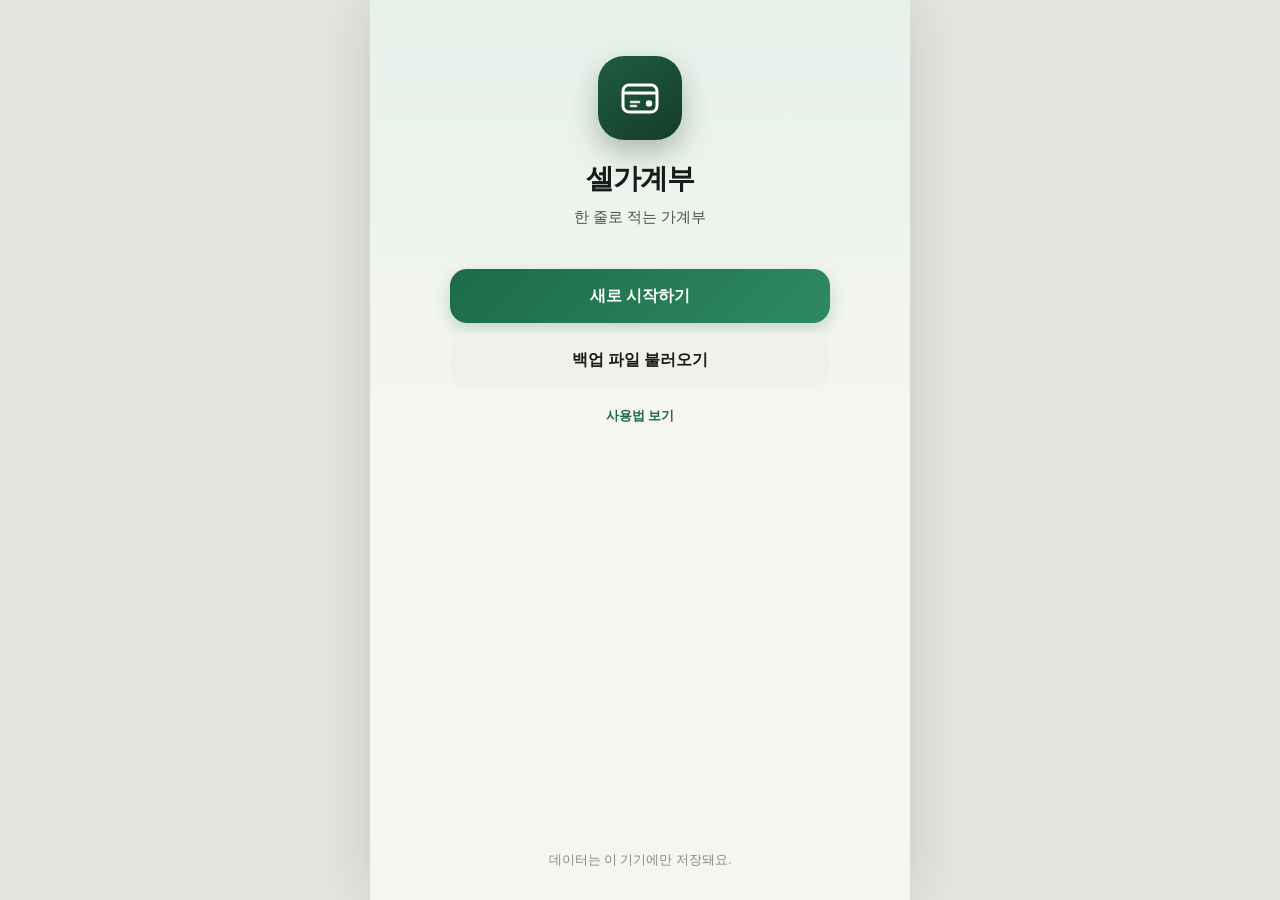
==== commit fc012e8b: "디자인 리뉴얼: 탭마다 짙은 초록 대표 카드, 얇은 선 카드, 유리 느낌 탭·입력창, 새 색·여백" ====
--- a/index.html
+++ b/index.html
@@ -3,13 +3,13 @@
 <head>
 <meta charset="utf-8">
 <meta name="viewport" content="width=device-width,initial-scale=1,viewport-fit=cover">
-<meta name="theme-color" content="#F4F6F5">
+<meta name="theme-color" content="#F5F5F1">
 <meta name="color-scheme" content="light dark">
 <meta http-equiv="Content-Security-Policy" content="default-src 'self'; script-src 'self' https://www.gstatic.com https://apis.google.com; style-src 'self' 'unsafe-inline'; img-src 'self' data: https://*.googleusercontent.com; connect-src 'self' https://*.googleapis.com https://*.firebaseio.com wss://*.firebaseio.com https://www.gstatic.com https://open.er-api.com; frame-src https://*.firebaseapp.com https://*.web.app https://accounts.google.com; worker-src 'self'; manifest-src 'self'; base-uri 'none'; form-action 'none'; object-src 'none'">
 <meta name="referrer" content="no-referrer">
 <meta name="apple-mobile-web-app-capable" content="yes">
 <meta name="mobile-web-app-capable" content="yes">
-<meta name="apple-mobile-web-app-status-bar-style" content="black-translucent">
+<meta name="apple-mobile-web-app-status-bar-style" content="default">
 <meta name="apple-mobile-web-app-title" content="셀가계부">
 <script src="head.js"></script>
 <link rel="manifest" href="manifest.webmanifest">
--- a/app.css
+++ b/app.css
@@ -1,155 +1,182 @@
 :root{
-  --brand:#1E7A4C; --brand-dk:#145C38; --brand-lt:#E7F4EC; --on-brand:#fff;
-  --bg:#F4F6F5; --card:#fff; --line:#ECEFED; --line2:#E2E6E4; --soft:#EEF2F0; --soft2:#E8ECEA; --track:#EDF0EE;
-  --ink:#16201B; --ink2:#46524B; --muted:#86908A; --muted2:#B9C0BC;
-  --neg:#D43F3A; --neg-lt:#FDECEC; --pos:#1F8A4C; --blue:#2F6FDB; --blue-lt:#EEF4FD;
-  --warn:#C27C0E; --warn-lt:#FFF6E6; --over:#E05252; --amber:#F2A93B;
-  --shadow:0 4px 16px rgba(0,0,0,.08); --page:#DCE2DF; --sbar:var(--brand);
+  --brand:#1B6B47; --brand-dk:#124C33; --brand-lt:#E6F1EA; --brand-2:#2F8A5F; --on-brand:#fff; --gold:#D4B46A; --gold-lt:#F7EFD9;
+  --bg:#F5F5F1; --card:#FFFFFF; --line:#E9E8E2; --line2:#DCDBD3; --soft:#F1F1EC; --soft2:#EBEBE5; --track:#ECECE6;
+  --ink:#171C19; --ink2:#4A524D; --muted:#848C86; --muted2:#B5BBB6;
+  --neg:#C8403A; --neg-lt:#FBECEA; --pos:#1F7F4C; --blue:#2E66C7; --blue-lt:#EAF0FB;
+  --warn:#B9770C; --warn-lt:#FBF3E2; --over:#D64B45; --amber:#E0A23A;
+  --hero1:#163B2B; --hero2:#1F5C40; --hero-ink:#F4F7F4; --hero-mut:rgba(244,247,244,.68); --hero-line:rgba(255,255,255,.14);
+  --shadow:0 10px 30px rgba(20,30,24,.10); --shadow-sm:0 2px 10px rgba(20,30,24,.06); --page:#E6E6E0; --sbar:var(--bg); --glass:rgba(245,245,241,.86);
+  --r:20px; --r-sm:14px;
   --safe-t:env(safe-area-inset-top,0px); --safe-b:env(safe-area-inset-bottom,0px);
 }
 :root[data-theme="dark"]{
-  --brand:#2E9A63; --brand-dk:#7FD3A3; --brand-lt:#1C3328; --on-brand:#fff;
-  --bg:#111513; --card:#1B201D; --line:#262C28; --line2:#313833; --soft:#252B27; --soft2:#202622; --track:#2A302C;
-  --ink:#E6EAE7; --ink2:#C2C9C4; --muted:#8C958F; --muted2:#5E6761;
-  --neg:#FF7A72; --neg-lt:#3A2221; --pos:#5CC98A; --blue:#7EAAFF; --blue-lt:#1E2A3D;
-  --warn:#F2B84B; --warn-lt:#33291A; --over:#FF7A72; --amber:#E9A93F;
-  --shadow:0 4px 16px rgba(0,0,0,.4); --page:#0B0E0C; --sbar:var(--bg);
+  --brand:#2E9A66; --brand-dk:#8DD6AE; --brand-lt:#1A2F24; --brand-2:#3DAE78; --on-brand:#fff; --gold:#D8BC78; --gold-lt:#2E2A1E;
+  --bg:#0F1311; --card:#181D1A; --line:#242B27; --line2:#2F3733; --soft:#232A26; --soft2:#1F2522; --track:#2A312D;
+  --ink:#E8ECE9; --ink2:#C3CAC5; --muted:#8E9791; --muted2:#5F6963;
+  --neg:#FF7F77; --neg-lt:#3B2321; --pos:#5FCB8F; --blue:#86AEFF; --blue-lt:#1E2A3C;
+  --warn:#F0BE5B; --warn-lt:#342B1A; --over:#FF7F77; --amber:#E6A94A;
+  --hero1:#122A1F; --hero2:#1A4A33; --hero-ink:#F2F6F3; --hero-mut:rgba(242,246,243,.62); --hero-line:rgba(255,255,255,.12);
+  --shadow:0 10px 30px rgba(0,0,0,.45); --shadow-sm:0 2px 10px rgba(0,0,0,.35); --page:#090B0A; --sbar:var(--bg); --glass:rgba(15,19,17,.86);
   color-scheme:dark;
 }
 *{box-sizing:border-box;margin:0;padding:0;-webkit-tap-highlight-color:transparent}
 html,body{height:100%;overflow:hidden}
-body{background:var(--page);font-family:"Pretendard","Apple SD Gothic Neo","Segoe UI","Malgun Gothic",sans-serif;color:var(--ink);-webkit-font-smoothing:antialiased;overscroll-behavior:none;font-size:15px}
+body{background:var(--page);font-family:"Pretendard",-apple-system,"Apple SD Gothic Neo","Segoe UI","Malgun Gothic",sans-serif;color:var(--ink);-webkit-font-smoothing:antialiased;overscroll-behavior:none;font-size:15px;line-height:1.35}
 @media (max-width:539px){html,body{background:var(--bg)}}
 button{font:inherit;color:inherit;background:none;border:0;cursor:pointer;text-align:inherit}
 input,select{font:inherit;color:inherit}
 svg{flex:none}
 #app{position:fixed;top:0;bottom:0;left:0;right:0;max-width:540px;margin:0 auto;background:var(--bg);display:flex;flex-direction:column;overflow:hidden;padding-top:var(--safe-t)}
-#app::before{content:"";position:absolute;left:0;right:0;top:0;height:var(--safe-t);background:var(--sbar);z-index:3}
-@media (min-width:540px){#app{box-shadow:0 0 40px rgba(0,0,0,.12)}}
-.mut{color:var(--muted)} .neg{color:var(--neg)} .pos{color:var(--pos)} .sm{font-size:12.5px} .mt{margin-top:12px} .b{font-weight:700}
+@media (min-width:540px){#app{box-shadow:0 0 60px rgba(0,0,0,.14)}}
+.mut{color:var(--muted)} .neg{color:var(--neg)} .pos{color:var(--pos)} .sm{font-size:12.5px} .mt{margin-top:12px} .mt2{margin-top:8px} .b{font-weight:700}
 .warnt{color:var(--warn);font-weight:600}
-.num,.am,.v,.big{font-variant-numeric:tabular-nums}
+.num,.am,.v,.big,.big2,.amtin,.res{font-variant-numeric:tabular-nums}
 
 /* 머리 */
-.hdr{display:flex;align-items:center;gap:4px;padding:8px 12px 8px 18px;flex:none;min-height:56px}
-.hdr .t{font-size:21px;font-weight:800;letter-spacing:-.4px;white-space:nowrap;overflow:hidden;text-overflow:ellipsis}
+.hdr{display:flex;align-items:center;gap:4px;padding:10px 12px 8px 20px;flex:none;min-height:60px}
+.hdr .t{font-size:22px;font-weight:800;letter-spacing:-.5px;white-space:nowrap;overflow:hidden;text-overflow:ellipsis;line-height:1.15}
+.hdr .t small{display:block;font-size:12.5px;font-weight:500;color:var(--muted);letter-spacing:0;margin-top:2px}
 .hdr .ib:first-child{margin-left:-10px}
 .hdr .sp{flex:1}
-.ib{width:40px;height:40px;border-radius:12px;display:grid;place-items:center;color:var(--ink2);flex:none;position:relative}
+.ib{width:40px;height:40px;border-radius:14px;display:grid;place-items:center;color:var(--ink2);flex:none;position:relative}
 .ib:active{background:var(--soft)}
 .ib.on{color:var(--brand)}
 .ib.on::after{content:"";position:absolute;top:8px;right:8px;width:7px;height:7px;border-radius:50%;background:var(--brand)}
-.mo{display:flex;align-items:center;gap:2px;font-size:20px;font-weight:800;letter-spacing:-.3px}
+.mo{display:flex;align-items:center;gap:0;font-size:21px;font-weight:800;letter-spacing:-.4px}
 .mo .ar{width:32px;height:36px;display:grid;place-items:center;color:var(--muted);border-radius:10px}
-.mo .ar.off{opacity:.35}
+.mo .ar.off{opacity:.3}
 .mo span{min-width:44px;text-align:center}
 .sec .mo{font-size:16px}
 
-/* 본문 */
+/* 본문 · 카드 */
 .body{flex:1;overflow-y:auto;overflow-x:hidden;padding:2px 16px 0;-webkit-overflow-scrolling:touch}
-.endsp{height:20px}
-.card{background:var(--card);border-radius:18px;padding:16px;margin-bottom:12px}
+.endsp{height:24px}
+.card{background:var(--card);border:1px solid var(--line);border-radius:var(--r);padding:18px;margin-bottom:12px}
 .card.tight{padding:4px 0}
-.ct{display:flex;align-items:center;gap:8px;font-size:15px;font-weight:700;margin-bottom:10px}
+.ct{display:flex;align-items:center;gap:8px;font-size:14px;font-weight:700;margin-bottom:12px;color:var(--ink)}
 .ct .r{margin-left:auto;font-size:12.5px;font-weight:500;color:var(--muted);display:flex;align-items:center;gap:8px}
 .ct .x{margin-left:auto;color:var(--muted);padding:4px}
-.sec{display:flex;align-items:center;font-size:13.5px;font-weight:700;color:var(--ink2);margin:18px 4px 8px}
+.sec{display:flex;align-items:center;font-size:13px;font-weight:700;color:var(--muted);margin:20px 6px 8px;letter-spacing:.2px}
 .sec .r{margin-left:auto;font-size:12.5px;font-weight:500}
-.lnk{color:var(--brand-dk);font-size:13px;font-weight:700;padding:4px 0}
+.lnk{color:var(--brand);font-size:13px;font-weight:700;padding:4px 0}
 .lnk.blk{display:block;width:100%;text-align:center;color:var(--muted);margin-top:12px;font-weight:600}
 .more{display:block;width:100%;text-align:center;padding:12px;font-size:13.5px;font-weight:600;color:var(--ink2);border-top:1px solid var(--line);margin-top:6px}
-.card.more,.body>.more{border:0;background:var(--card);border-radius:14px;margin-bottom:12px}
-.note{font-size:12.5px;color:var(--muted);line-height:1.65;padding:4px 6px 14px}
-.note.in{padding:10px 0 0}
-.card.note{padding:14px 16px;margin-bottom:12px}
-.empty{text-align:center;padding:28px 18px;color:var(--ink2)}
-.empty .ei{width:60px;height:60px;border-radius:18px;background:var(--brand-lt);color:var(--brand);display:grid;place-items:center;margin:0 auto 12px}
+.card.more,.body>.more{border:1px solid var(--line);background:var(--card);border-radius:var(--r-sm);margin-bottom:12px}
+.note{font-size:12.5px;color:var(--muted);line-height:1.65;padding:4px 8px 14px}
+.note.in{padding:12px 0 0}
+.card.note{padding:14px 18px;margin-bottom:12px}
+.empty{text-align:center;padding:30px 18px;color:var(--ink2)}
+.empty .ei{width:60px;height:60px;border-radius:20px;background:var(--brand-lt);color:var(--brand);display:grid;place-items:center;margin:0 auto 12px}
 .empty b{display:block;font-size:16px;color:var(--ink)}
 .empty p{font-size:13.5px;line-height:1.6;margin:6px 0 14px;color:var(--muted)}
 .empty.sm{padding:22px 16px}
 .empty.sm p{margin-bottom:0}
-.pbar{height:8px;border-radius:99px;background:var(--track);overflow:hidden}
-.pbar i{display:block;height:100%;border-radius:99px;background:var(--brand)}
-.pbar.warn i{background:var(--amber)} .pbar.over i{background:var(--over)} .pbar.soft i{background:var(--brand);opacity:.55}
-.star{color:#E0A800;font-size:12px}
+.pbar{height:7px;border-radius:99px;background:var(--track);overflow:hidden}
+.pbar i{display:block;height:100%;border-radius:99px;background:linear-gradient(90deg,var(--brand),var(--brand-2))}
+.pbar.warn i{background:var(--amber)} .pbar.over i{background:var(--over)} .pbar.soft i{opacity:.5}
+.star{color:var(--gold);font-size:12px}
 .dot{display:inline-grid;place-items:center;width:20px;height:20px;border-radius:7px;color:#fff;font-size:10.5px;font-weight:800;margin-right:7px;vertical-align:-4px;flex:none}
 
 /* 버튼 */
-.btn{display:inline-flex;align-items:center;justify-content:center;gap:6px;border-radius:11px;padding:8px 13px;font-size:13.5px;font-weight:700;background:var(--soft);color:var(--ink2);white-space:nowrap}
-.btn:active{filter:brightness(.95)}
-.btn.pri{background:var(--brand);color:var(--on-brand)}
+.btn{display:inline-flex;align-items:center;justify-content:center;gap:6px;border-radius:12px;padding:8px 13px;font-size:13.5px;font-weight:700;background:var(--soft);color:var(--ink2);white-space:nowrap;transition:transform .08s}
+.btn:active{transform:scale(.97)}
+.btn.pri{background:linear-gradient(135deg,var(--brand),var(--brand-2));color:var(--on-brand);box-shadow:0 4px 12px rgba(27,107,71,.22)}
 .btn.dan{background:var(--neg-lt);color:var(--neg)}
 .btn.sm{padding:6px 11px;font-size:12.5px;border-radius:10px}
-.btn.big{height:48px;font-size:15px;border-radius:14px;width:100%}
-.bigbtn{display:flex;align-items:center;justify-content:center;width:100%;height:52px;border-radius:15px;background:var(--brand);color:var(--on-brand);font-weight:800;font-size:16px;margin-top:16px}
-.bigbtn:active{filter:brightness(.94)}
-.bigbtn.ghost{background:var(--soft);color:var(--ink)}
-.bigbtn.dan{background:var(--neg-lt);color:var(--neg);margin-top:10px;font-weight:700}
+.btn.big{height:48px;font-size:15px;border-radius:15px;width:100%}
+.bigbtn{display:flex;align-items:center;justify-content:center;width:100%;height:54px;border-radius:17px;background:linear-gradient(135deg,var(--brand),var(--brand-2));color:var(--on-brand);font-weight:800;font-size:16px;margin-top:16px;box-shadow:0 6px 16px rgba(27,107,71,.22)}
+.bigbtn:active{transform:scale(.985)}
+.bigbtn.ghost{background:var(--soft);color:var(--ink);box-shadow:none}
+.bigbtn.dan{background:var(--neg-lt);color:var(--neg);margin-top:10px;font-weight:700;box-shadow:none}
 .row2{display:flex;gap:8px}.row2>*{flex:1;min-width:0}
 .row3{display:grid;grid-template-columns:repeat(3,1fr);gap:8px}
 .acts{display:flex;flex-direction:column;gap:8px;margin-top:12px}
 
+/* 대표 카드 (짙은 초록) */
+.hero,.tot,.ssum{background:linear-gradient(145deg,var(--hero1),var(--hero2));color:var(--hero-ink);border:0;position:relative;overflow:hidden;box-shadow:var(--shadow)}
+.hero::after,.tot::after,.ssum::after{content:"";position:absolute;right:-60px;top:-70px;width:220px;height:220px;border-radius:50%;background:radial-gradient(closest-side,rgba(212,180,106,.22),rgba(212,180,106,0));pointer-events:none}
+.hero .l,.tot .l,.ssum .l{font-size:13px;color:var(--hero-mut);font-weight:600;letter-spacing:.2px}
+.hero .big,.tot .big,.ssum .big{color:var(--hero-ink)}
+.hero .big.neg{color:#FFB3AD}
+.hero .hs,.tot .hs{color:var(--hero-mut)}
+.hero .hs.neg{color:#FFB3AD}
+.hero .pbar,.tot .stk{background:rgba(255,255,255,.14)}
+.hero .pbar i{background:linear-gradient(90deg,#8FD9B2,#D4B46A)}
+.hero .pbar.warn i{background:var(--amber)} .hero .pbar.over i{background:#FF8A80}
+.hero .meta,.tot .meta,.tot .lgd,.ssum .kv{color:var(--hero-mut)}
+.hero .meta .lnk{color:#CDE9D8;background:rgba(255,255,255,.1);padding:6px 10px;border-radius:10px}
+.hero .meta b,.tot .hs b{color:var(--hero-ink)} .tot .hs b.neg{color:#FFB3AD} .tot .hs b.pos{color:#9FE3BE}
+.ssum .kv b{color:var(--hero-ink)} .ssum .kv b.pos{color:#9FE3BE}
+.ssum .cmp,.ssum .cmp.bad{background:rgba(255,255,255,.12);color:var(--hero-ink)} .ssum .cmp b{color:#9FE3BE} .ssum .cmp.bad b{color:#FFB3AD}
+.ssum .kv.mut{color:var(--hero-mut)}
+.big{font-size:36px;font-weight:800;letter-spacing:-1px;margin:6px 0 8px;line-height:1.15}
+.big small{font-size:17px;font-weight:600;margin-left:3px;opacity:.85}
+.hs{font-size:13px;color:var(--muted);margin-bottom:14px}
+.hero .meta,.meta{display:flex;justify-content:space-between;align-items:center;gap:8px;font-size:12.5px;color:var(--muted);margin-top:10px}
+.meta .lnk{flex:none}
+
 /* 홈 */
-.hero .l,.tot .l,.ssum .l{font-size:13.5px;color:var(--ink2);font-weight:600}
-.big{font-size:34px;font-weight:800;letter-spacing:-.8px;margin:4px 0 6px;line-height:1.2}
-.big small{font-size:18px;font-weight:700;margin-left:2px}
-.hs{font-size:13px;color:var(--muted);margin-bottom:12px}
-.hero .meta,.meta{display:flex;justify-content:space-between;align-items:center;gap:8px;font-size:12.5px;color:var(--muted);margin-top:9px}
-.meta .lnk{flex:none}
-.trio{display:grid;grid-template-columns:repeat(3,1fr);gap:8px;margin-bottom:12px}
-.trio .c{background:var(--card);border-radius:16px;padding:12px 13px;text-align:left;min-width:0}
+.trio{display:grid;grid-template-columns:repeat(3,1fr);margin-bottom:12px;background:var(--card);border:1px solid var(--line);border-radius:var(--r);overflow:hidden}
+.trio .c{padding:14px 14px 13px;text-align:left;min-width:0;border-left:1px solid var(--line)}
+.trio .c:first-child{border-left:0}
 .trio .l{font-size:12px;color:var(--muted)}
-.trio .v{font-size:17px;font-weight:800;margin-top:3px;white-space:nowrap;overflow:hidden;text-overflow:ellipsis;letter-spacing:-.3px}
-.todo .it{display:flex;align-items:center;gap:10px;padding:11px 0;border-top:1px solid var(--line);flex-wrap:wrap}
+.trio .v{font-size:17px;font-weight:800;margin-top:4px;white-space:nowrap;overflow:hidden;text-overflow:ellipsis;letter-spacing:-.4px}
+.todo .it{display:flex;align-items:center;gap:10px;padding:12px 0;border-top:1px solid var(--line);flex-wrap:wrap}
 .todo .it:first-of-type{border-top:0;padding-top:0}
-.todo .ic{width:34px;height:34px;border-radius:11px;background:var(--warn-lt);color:var(--warn);display:grid;place-items:center;flex:none}
+.todo .ic{width:36px;height:36px;border-radius:12px;background:var(--warn-lt);color:var(--warn);display:grid;place-items:center;flex:none}
 .todo .ic.blue{background:var(--blue-lt);color:var(--blue)}
 .todo .tt{font-size:13.5px;line-height:1.45;flex:1;min-width:150px}
 .todo .tt small{display:block;font-size:12px;color:var(--muted);margin-top:1px}
 .todo .ba{display:flex;gap:6px;margin-left:auto}
 .todo .more{margin-top:0}
 .recap .rk{display:grid;grid-template-columns:repeat(3,1fr);gap:8px}
-.recap .rk div{background:var(--soft2);border-radius:12px;padding:9px 10px}
+.recap .rk div{background:var(--soft);border-radius:14px;padding:10px 11px}
 .recap .rk span{display:block;font-size:11.5px;color:var(--muted)}
 .recap .rk b{font-size:15px}
 .recap .rs{font-size:13px;color:var(--ink2);margin:10px 0 2px}
-.bud .it{display:grid;grid-template-columns:34px 1fr;gap:12px;align-items:center;padding:7px 0;width:100%;text-align:left}
+.bud .it{display:grid;grid-template-columns:36px 1fr;gap:12px;align-items:center;padding:8px 0;width:100%;text-align:left}
 .bud .nm{font-size:13.5px;font-weight:600;display:flex;justify-content:space-between;gap:8px;margin-bottom:6px}
 .bud .nm span{font-weight:500;font-size:12.5px;color:var(--muted);white-space:nowrap}
 .bud .nm span.neg{color:var(--neg);font-weight:700}
 .bud .lnk{margin-top:6px}
 
 /* 카테고리 아이콘 */
-.ci{width:36px;height:36px;border-radius:50%;display:grid;place-items:center;flex:none}
+.ci{width:36px;height:36px;border-radius:13px;display:grid;place-items:center;flex:none}
 .ci b{font-size:16px;font-weight:600}
 .ci.none{background:var(--soft);color:var(--muted)}
-.ci.tg{background:var(--brand-lt);color:var(--brand-dk)}
+.ci.tg{background:var(--brand-lt);color:var(--brand)}
 
 /* 내역 */
-.sum3{display:flex;gap:16px;font-size:13px;margin:4px 4px 4px;color:var(--ink2);align-items:baseline}
+.sum3{display:flex;gap:16px;font-size:13px;margin:6px 6px 6px;color:var(--ink2);align-items:baseline}
 .sum3 b{font-size:15px;color:var(--ink)} .sum3 b.pos{color:var(--pos)}
 .sum3 .mut{margin-left:auto}
 .fchips{display:flex;flex-wrap:wrap;gap:6px;margin:0 2px 10px;align-items:center}
-.fchip{display:inline-flex;align-items:center;gap:4px;background:var(--brand-lt);color:var(--brand-dk);border-radius:99px;padding:6px 10px 6px 12px;font-size:12.5px;font-weight:700}
-.day{display:flex;justify-content:space-between;font-size:12.5px;color:var(--muted);padding:14px 6px 6px;font-weight:600}
+.fchip{display:inline-flex;align-items:center;gap:4px;background:var(--brand-lt);color:var(--brand);border-radius:99px;padding:6px 10px 6px 12px;font-size:12.5px;font-weight:700}
+.day{display:flex;justify-content:space-between;font-size:12.5px;color:var(--muted);padding:16px 8px 6px;font-weight:600}
 .day b{margin-left:8px;color:var(--ink2);font-weight:700} .day b.pos{color:var(--pos)}
-.tx{display:flex;align-items:center;gap:12px;padding:10px 16px;width:100%;text-align:left;min-height:60px}
+.tx{display:flex;align-items:center;gap:12px;padding:11px 16px;width:100%;text-align:left;min-height:62px;border-top:1px solid var(--line)}
+.card.tight .tx:first-child{border-top:0}
 .tx:active{background:var(--soft2)}
 .tx .mid{flex:1;min-width:0}
-.tx .m1{display:block;font-size:15px;font-weight:600;white-space:nowrap;overflow:hidden;text-overflow:ellipsis}
+.tx .m1{display:block;font-size:15px;font-weight:600;white-space:nowrap;overflow:hidden;text-overflow:ellipsis;letter-spacing:-.2px}
 .tx .m2{display:block;font-size:12.5px;color:var(--muted);margin-top:2px;white-space:nowrap;overflow:hidden;text-overflow:ellipsis}
-.tx .am{text-align:right;font-size:15.5px;font-weight:700;white-space:nowrap;flex:none}
-.tx .am small{display:block;font-size:11.5px;font-weight:600;color:var(--blue);margin-top:1px}
-.tx .am small.lkd{color:var(--blue)}
+.tx .am{text-align:right;font-size:15.5px;font-weight:700;white-space:nowrap;flex:none;letter-spacing:-.2px}
+.tx .am small{display:block;font-size:11.5px;font-weight:600;color:var(--muted);margin-top:1px}
+.tx .am small.lkd,.tx .am small.fxs{color:var(--blue)}
 .tx .am .mv{color:var(--muted)}
 .tx.isauto .m1{color:var(--ink2)}
 .tx.new{animation:flash 1.4s ease-out}
 @keyframes flash{0%,40%{background:var(--brand-lt)}100%{background:transparent}}
-.tag{display:inline-block;font-size:11px;font-weight:700;color:var(--brand-dk);background:var(--brand-lt);border-radius:6px;padding:0 6px;margin-left:5px;line-height:17px}
+.tx.child{padding-left:46px;min-height:48px;border-top:0;background:linear-gradient(90deg,transparent 16px,var(--line) 16px,var(--line) 17px,transparent 17px) no-repeat 20px 0/2px 100%}
+.tx.child .ci{width:26px;height:26px;border-radius:9px}.tx.child .ci svg{width:14px;height:14px}
+.tx.child .m1{font-size:13.5px;color:var(--ink2);font-weight:500}
+.tx.child .am{font-size:14px;font-weight:600}
+.tag{display:inline-block;font-size:11px;font-weight:700;color:var(--brand);background:var(--brand-lt);border-radius:6px;padding:0 6px;margin-left:5px;line-height:17px}
 .auto{display:inline-block;font-size:10.5px;font-weight:700;color:var(--muted);border:1px solid var(--line2);border-radius:5px;padding:0 4px;margin-left:6px;line-height:16px;vertical-align:1px}
+.grpb{margin-bottom:4px}
 
 /* 아래 입력창 */
-.qwrap{flex:none;padding:6px 12px 8px;background:var(--bg);position:relative;z-index:2}
+.qwrap{flex:none;padding:6px 12px 8px;background:var(--glass);backdrop-filter:blur(14px);-webkit-backdrop-filter:blur(14px);position:relative;z-index:2}
 .qwrap::before{content:"";position:absolute;left:0;right:0;top:-18px;height:18px;background:linear-gradient(transparent,var(--bg));pointer-events:none}
 .sugg{display:none;gap:6px;margin:0 2px 8px;overflow-x:auto;scrollbar-width:none;align-items:center}
 .sugg::-webkit-scrollbar{display:none}
@@ -157,52 +184,54 @@
 .sugg button{flex:none;background:var(--card);border:1px solid var(--line2);border-radius:999px;padding:7px 12px;font-size:13px;color:var(--ink2);white-space:nowrap}
 .sugg button b{color:var(--ink);margin-left:2px}
 .sugg .lab{flex:none;color:var(--muted);font-size:12px;padding:0 2px}
-.pvw{display:none;background:var(--card);border-radius:16px;padding:10px 12px;margin:0 0 8px;font-size:13px;flex-wrap:wrap;gap:6px;align-items:center;box-shadow:var(--shadow)}
+.pvw{display:none;background:var(--card);border:1px solid var(--line);border-radius:18px;padding:11px 12px;margin:0 0 8px;font-size:13px;flex-wrap:wrap;gap:6px;align-items:center;box-shadow:var(--shadow-sm)}
 .pvw.on{display:flex}
 .pvw .k{font-size:11.5px;color:var(--muted);width:100%}
-.pill{border-radius:9px;padding:4px 9px;font-weight:700;font-size:12.5px;background:var(--soft);color:var(--ink2)}
-.pill.o{background:var(--neg-lt);color:var(--neg)} .pill.g{background:var(--brand-lt);color:var(--brand-dk)} .pill.m{background:var(--blue-lt);color:var(--blue)}
-.pill.w{background:var(--warn-lt);color:var(--warn)} .pill.t{background:var(--brand-lt);color:var(--brand-dk)}
+.pill{border-radius:10px;padding:5px 10px;font-weight:700;font-size:12.5px;background:var(--soft);color:var(--ink2)}
+.pill.o{background:var(--neg-lt);color:var(--neg)} .pill.g{background:var(--brand-lt);color:var(--brand)} .pill.m{background:var(--blue-lt);color:var(--blue)}
+.pill.w{background:var(--warn-lt);color:var(--warn)} .pill.t{background:var(--brand-lt);color:var(--brand)}
 .pvw .pm{color:var(--ink2);font-size:13px;max-width:100%;overflow:hidden;text-overflow:ellipsis;white-space:nowrap}
 .pvw .pfix{width:100%;font-size:11.5px;color:var(--muted)}
-.qbar{display:flex;align-items:center;gap:8px;background:var(--card);border-radius:20px;padding:6px 6px 6px 7px;box-shadow:var(--shadow);border:1px solid var(--line)}
-.qbar .dt{background:var(--soft);border-radius:13px;height:38px;padding:0 11px;font-size:13px;font-weight:700;color:var(--ink2);flex:none}
+.qbar{display:flex;align-items:center;gap:8px;background:var(--card);border-radius:22px;padding:6px 6px 6px 7px;box-shadow:var(--shadow);border:1px solid var(--line)}
+.qbar .dt{background:var(--soft);border-radius:15px;height:40px;padding:0 12px;font-size:13px;font-weight:700;color:var(--ink2);flex:none}
 .qbar .dt.on{background:var(--warn-lt);color:var(--warn)}
-.qbar input{flex:1;min-width:0;height:38px;border:0;outline:0;background:none;font-size:16px;color:var(--ink)}
+.qbar input{flex:1;min-width:0;height:40px;border:0;outline:0;background:none;font-size:16px;color:var(--ink)}
 .qbar input::placeholder{color:var(--muted2)}
-.qbar .go{width:40px;height:40px;border-radius:14px;background:var(--soft);color:var(--ink2);display:grid;place-items:center;flex:none}
-.qbar .go.send{background:var(--brand);color:var(--on-brand)}
+.qbar .go{width:42px;height:42px;border-radius:16px;background:var(--soft);color:var(--ink2);display:grid;place-items:center;flex:none;transition:background .15s}
+.qbar .go.send{background:linear-gradient(135deg,var(--brand),var(--brand-2));color:var(--on-brand);box-shadow:0 4px 12px rgba(27,107,71,.28)}
 
 /* 아래 탭 */
-.tabs{flex:none;display:flex;background:var(--card);border-top:1px solid var(--line);padding:4px 8px calc(4px + var(--safe-b))}
-.tab{text-align:center;flex:1;display:flex;flex-direction:column;align-items:center;justify-content:center;gap:2px;height:54px;font-size:11px;color:var(--muted2);font-weight:700}
-.tab.on{color:var(--ink)}
+.tabs{flex:none;display:flex;background:var(--glass);backdrop-filter:blur(14px);-webkit-backdrop-filter:blur(14px);border-top:1px solid var(--line);padding:6px 10px calc(6px + var(--safe-b))}
+.tab{text-align:center;flex:1;display:flex;flex-direction:column;align-items:center;justify-content:center;gap:3px;height:52px;font-size:11px;color:var(--muted2);font-weight:700;border-radius:16px;transition:color .15s}
+.tab svg{transition:transform .15s}
+.tab.on{color:var(--brand)}
+.tab.on svg{transform:translateY(-1px)}
 :root.kb .tabs{display:none}
 :root.kb .qwrap{padding-bottom:8px}
 
 /* 알림 */
-#toast{position:fixed;left:50%;bottom:calc(150px + var(--safe-b));transform:translateX(-50%) translateY(8px);background:rgba(22,32,27,.94);color:#fff;font-size:13.5px;padding:11px 16px;border-radius:14px;opacity:0;pointer-events:none;transition:opacity .18s,transform .18s;z-index:80;max-width:min(92vw,480px);display:flex;align-items:center;gap:14px}
+#toast{position:fixed;left:50%;bottom:calc(150px + var(--safe-b));transform:translateX(-50%) translateY(8px);background:rgba(23,28,25,.94);color:#fff;font-size:13.5px;padding:12px 16px;border-radius:16px;opacity:0;pointer-events:none;transition:opacity .18s,transform .18s;z-index:80;max-width:min(92vw,480px);display:flex;align-items:center;gap:14px;box-shadow:var(--shadow)}
 #toast.on{opacity:1;transform:translateX(-50%)}
 #toast.btn.on{pointer-events:auto}
 #toast span{flex:1;min-width:0}
-#toast button{color:#8EE0B2;font-weight:800;white-space:nowrap;padding:2px 0}
+#toast button{color:#9FE3BE;font-weight:800;white-space:nowrap;padding:2px 0}
 :root.kb #toast{bottom:auto;top:calc(16px + var(--safe-t))}
 #err{position:fixed;left:0;right:0;top:0;background:#C52828;color:#fff;font-size:12px;padding:8px;z-index:99;display:none;white-space:pre-wrap}
 
 /* 아래에서 올라오는 창 */
 #sheet-root{display:none}
 #sheet-root.on{display:block;position:fixed;inset:0;z-index:50}
-.dim{position:absolute;inset:0;background:rgba(10,20,15,.42);animation:fade .15s}
+.dim{position:absolute;inset:0;background:rgba(12,20,16,.46);animation:fade .15s;backdrop-filter:blur(2px);-webkit-backdrop-filter:blur(2px)}
 @keyframes fade{from{opacity:0}}
-.bs{position:absolute;left:50%;transform:translateX(-50%);bottom:0;width:100%;max-width:540px;max-height:calc(100% - 28px - var(--safe-t));overflow-y:auto;background:var(--card);border-radius:24px 24px 0 0;padding:8px 18px calc(22px + var(--safe-b));animation:up .2s ease-out;overscroll-behavior:contain}
+.bs{position:absolute;left:50%;transform:translateX(-50%);bottom:0;width:100%;max-width:540px;max-height:calc(100% - 28px - var(--safe-t));overflow-y:auto;background:var(--card);border-radius:28px 28px 0 0;padding:8px 20px calc(22px + var(--safe-b));animation:up .22s cubic-bezier(.2,.8,.2,1);overscroll-behavior:contain;box-shadow:0 -10px 40px rgba(0,0,0,.18)}
 @keyframes up{from{transform:translate(-50%,40px);opacity:.6}}
-.grab{width:40px;height:4px;border-radius:99px;background:var(--muted2);margin:2px auto 12px;opacity:.7}
-.bh{display:flex;align-items:center;gap:8px;margin-bottom:10px;min-height:36px}
-.bh .ref{flex:1;min-width:0;font-size:18px;font-weight:800;letter-spacing:-.3px}
+.grab{width:38px;height:4px;border-radius:99px;background:var(--line2);margin:4px auto 14px}
+.bh{display:flex;align-items:center;gap:8px;margin-bottom:12px;min-height:36px}
+.bh .ref{flex:1;min-width:0;font-size:19px;font-weight:800;letter-spacing:-.4px}
 .bh .ref small{display:block;font-size:12.5px;font-weight:500;color:var(--muted);margin-top:2px;letter-spacing:0}
 .bh .ref small.pre{display:inline;margin-left:6px;font-size:14px;color:var(--ink2);font-weight:700}
 .bh .nav{display:flex;gap:6px;flex:none}
-.bh .x{width:36px;height:36px;border-radius:12px;display:grid;place-items:center;color:var(--muted);background:var(--soft)}
+.bh .x{width:36px;height:36px;border-radius:13px;display:grid;place-items:center;color:var(--muted);background:var(--soft)}
 .hint{font-size:12.5px;color:var(--muted);line-height:1.6;margin-top:8px}
 .hint.top{margin-top:0}
 .hint.lg{font-size:14px;color:var(--ink2);line-height:1.75}
@@ -210,43 +239,43 @@
 .lbl{font-size:12.5px;color:var(--muted);font-weight:700;margin:16px 2px 7px}
 .lbl.first{margin-top:4px}
 .fld{display:block}
-.fld input,.fld select,.inp{width:100%;height:46px;border:1px solid var(--line2);border-radius:13px;padding:0 13px;font-size:16px;background:var(--card);color:var(--ink)}
+.fld input,.fld select,.inp{width:100%;height:46px;border:1px solid var(--line2);border-radius:14px;padding:0 13px;font-size:16px;background:var(--card);color:var(--ink)}
 .fld input:focus,.inp:focus,.fin:focus{outline:2px solid var(--brand);outline-offset:-1px;border-color:transparent}
-.seg,.seg3,.seg4{display:flex;background:var(--soft2);border-radius:13px;padding:3px;gap:2px}
-.seg button,.seg3 button,.seg4 button{text-align:center;flex:1;height:38px;border-radius:10px;font-size:13.5px;font-weight:600;color:var(--ink2);white-space:nowrap;padding:0 6px}
-.seg button.on,.seg4 button.on{background:var(--card);color:var(--ink);font-weight:800;box-shadow:0 1px 3px rgba(0,0,0,.1)}
+.seg,.seg3,.seg4{display:flex;background:var(--soft2);border-radius:14px;padding:3px;gap:2px}
+.seg button,.seg3 button,.seg4 button{text-align:center;flex:1;height:38px;border-radius:11px;font-size:13.5px;font-weight:600;color:var(--ink2);white-space:nowrap;padding:0 6px}
+.seg button.on,.seg4 button.on{background:var(--card);color:var(--ink);font-weight:800;box-shadow:0 1px 4px rgba(0,0,0,.08)}
 .seg.wrap{flex-wrap:wrap}.seg.wrap button{flex:1 0 22%}
 .seg3{margin-bottom:6px}
-.seg3 button{height:42px;font-size:15px}
+.seg3 button{height:42px;font-size:14px;padding:0 4px}
 .seg3 button.on{color:#fff;font-weight:800}
-.seg3 .t-out{background:var(--neg)} .seg3 .t-in{background:var(--pos)} .seg3 .t-move{background:var(--blue)}
+.seg3 .t-out{background:var(--neg)} .seg3 .t-in{background:var(--pos)} .seg3 .t-move{background:var(--blue)} .seg3 .t-fx{background:var(--blue)}
 .seg4{margin:2px 0 12px}
-.rule{border:1px solid var(--line2);border-radius:13px;padding:8px 13px;font-size:14.5px;line-height:2.5;color:var(--ink2)}
-.rule input{width:100px;height:34px;border:1.5px solid var(--brand);border-radius:9px;text-align:right;font-weight:700;padding:0 8px;background:var(--brand-lt);color:var(--brand-dk);font-size:15px}
+.rule{border:1px solid var(--line2);border-radius:14px;padding:8px 13px;font-size:14.5px;line-height:2.5;color:var(--ink2)}
+.rule input{width:100px;height:34px;border:1.5px solid var(--brand);border-radius:9px;text-align:right;font-weight:700;padding:0 8px;background:var(--brand-lt);color:var(--brand);font-size:15px}
 .rule input.sm{width:58px}
 .tog{display:flex;align-items:center;justify-content:space-between;width:100%;margin-top:14px;font-size:14.5px;color:var(--ink2);gap:10px;text-align:left}
 .tog i,.tg i{width:44px;height:27px;border-radius:14px;background:var(--line2);position:relative;flex:none;transition:background .15s;display:block}
 .tog i::after,.tg i::after{content:"";position:absolute;left:3px;top:3px;width:21px;height:21px;border-radius:50%;background:#fff;transition:left .15s;box-shadow:0 1px 2px rgba(0,0,0,.2)}
 .tog.on i,.tg.on i{background:var(--brand)} .tog.on i::after,.tg.on i::after{left:20px}
 .swatches{display:flex;flex-wrap:wrap;gap:8px}
-.swatches button{width:34px;height:34px;border-radius:11px;font-size:10.5px;color:#fff;font-weight:700}
+.swatches button{width:34px;height:34px;border-radius:12px;font-size:10.5px;color:#fff;font-weight:700}
 .swatches button.on{box-shadow:0 0 0 3px var(--card),0 0 0 5px var(--ink)}
 .cbr{display:flex;gap:8px;align-items:center}
 .cbr .inp{flex:1}
-.amtshow{font-size:30px;font-weight:800;margin:2px 0 10px;letter-spacing:-.5px}
-.amtshow small{font-size:16px;margin-left:2px}
+.amtshow{font-size:30px;font-weight:800;margin:2px 0 10px;letter-spacing:-.6px}
+.amtshow small{font-size:15px;margin-left:4px;font-weight:600;color:var(--muted)}
 
 /* 기록 창 */
 .amtbox{display:flex;align-items:baseline;gap:6px;border-bottom:2px solid var(--line2);padding:6px 2px 4px;margin-top:10px}
 .amtbox:focus-within{border-color:var(--brand)}
-.amtin{flex:1;min-width:0;border:0;outline:0;background:none;font-size:32px;font-weight:800;letter-spacing:-.6px;color:var(--ink);font-variant-numeric:tabular-nums}
+.amtin{flex:1;min-width:0;border:0;outline:0;background:none;font-size:34px;font-weight:800;letter-spacing:-.8px;color:var(--ink)}
 .amtin::placeholder{color:var(--muted2)}
-.amtbox span{font-size:18px;font-weight:700;color:var(--ink2)}
+.amtbox span{font-size:17px;font-weight:700;color:var(--ink2)}
 .amth{min-height:18px;font-size:12.5px;color:var(--muted);margin:4px 2px 6px}
 .cgrid{display:grid;grid-template-columns:repeat(4,1fr);gap:4px 6px;margin:4px 0 6px}
-.cg{display:flex;flex-direction:column;align-items:center;gap:5px;padding:8px 2px;border-radius:14px;font-size:12px;color:var(--ink2);text-align:center;min-width:0}
+.cg{display:flex;flex-direction:column;align-items:center;gap:5px;padding:9px 2px;border-radius:16px;font-size:12px;color:var(--ink2);text-align:center;min-width:0}
 .cg span:last-child{max-width:100%;overflow:hidden;text-overflow:ellipsis;white-space:nowrap}
-.cg.on{background:var(--brand-lt);color:var(--brand-dk);font-weight:800;box-shadow:inset 0 0 0 1.5px var(--brand)}
+.cg.on{background:var(--brand-lt);color:var(--brand);font-weight:800;box-shadow:inset 0 0 0 1.5px var(--brand)}
 .cg.add .ci{background:var(--soft);color:var(--muted)}
 .frow{display:flex;align-items:center;gap:10px;min-height:52px;border-top:1px solid var(--line);width:100%;text-align:left;font-size:15px}
 .frow .fk{width:58px;flex:none;color:var(--muted);font-size:13.5px;font-weight:600}
@@ -255,13 +284,14 @@
 .frow .fin{flex:1;min-width:0;height:40px;border:0;background:none;font-size:15.5px;color:var(--ink);border-radius:9px;padding:0 4px}
 .frow input[type=date].fin{max-width:170px}
 .frow .fq{display:flex;gap:6px;margin-left:auto}
+.fin.sel{appearance:auto;-webkit-appearance:menulist;padding-right:8px}
 .txf .bigbtn{margin-top:14px}
-.lkbox{display:flex;align-items:center;gap:10px;background:var(--blue-lt);color:var(--blue);border-radius:14px;padding:11px 13px;margin-top:8px;font-size:13.5px}
+.lkbox{display:flex;align-items:center;gap:10px;background:var(--blue-lt);color:var(--blue);border-radius:16px;padding:12px 14px;margin-top:8px;font-size:13.5px}
 .lkbox div{flex:1;min-width:0;color:var(--ink)}
 .lkbox b{color:var(--blue)}
 .lkbox small{display:block;font-size:12px;color:var(--muted);margin-top:2px}
 .opts{display:flex;flex-direction:column;gap:8px;margin-top:8px}
-.opt{display:flex;align-items:center;gap:12px;border:1.5px solid var(--line2);border-radius:15px;padding:11px 13px;font-size:14.5px;text-align:left;width:100%}
+.opt{display:flex;align-items:center;gap:12px;border:1.5px solid var(--line2);border-radius:16px;padding:12px 14px;font-size:14.5px;text-align:left;width:100%}
 .opt.on{border-color:var(--brand);background:var(--brand-lt)}
 .opt .ot{flex:1;min-width:0;font-weight:600}
 .opt .ot small{display:block;font-size:12px;color:var(--muted);font-weight:500;margin-top:2px}
@@ -273,31 +303,31 @@
 .chip.on{background:var(--brand);color:var(--on-brand)}
 .alist{margin:0 -8px}
 .grp{font-size:12px;color:var(--muted);padding:12px 10px 4px;font-weight:700}
-.ai{width:100%;min-height:54px;display:flex;align-items:center;gap:12px;padding:6px 10px;border-radius:14px;font-size:15px;text-align:left}
-.ai .d{width:34px;height:34px;border-radius:11px;display:grid;place-items:center;font-size:13px;font-weight:800;color:#fff;flex:none}
+.ai{width:100%;min-height:54px;display:flex;align-items:center;gap:12px;padding:6px 10px;border-radius:16px;font-size:15px;text-align:left}
+.ai .d{width:36px;height:36px;border-radius:12px;display:grid;place-items:center;font-size:13px;font-weight:800;color:#fff;flex:none}
 .ai .n{flex:1;min-width:0;font-weight:600}
 .ai .n small{display:block;font-size:12px;color:var(--muted);font-weight:500}
 .ai .v{font-size:14px;color:var(--ink2)}
 .ai .ck{width:20px;color:var(--brand)}
 .ai.on{background:var(--brand-lt)}
-.uq{background:var(--soft2);border-radius:14px;padding:12px 14px;margin-bottom:12px;font-size:13.5px;line-height:1.6}
+.uq{background:var(--soft2);border-radius:16px;padding:12px 14px;margin-bottom:12px;font-size:13.5px;line-height:1.6}
 .uq b{font-size:19px}
 
 /* 숫자판 */
-.disp{border-radius:16px;background:var(--soft2);padding:10px 14px;display:flex;flex-direction:column;align-items:flex-end;min-height:72px}
+.disp{border-radius:18px;background:var(--soft2);padding:12px 16px;display:flex;flex-direction:column;align-items:flex-end;min-height:76px}
 .disp .ex{color:var(--muted);font-size:13px;min-height:16px;word-break:break-all;text-align:right}
-.disp .res{font-size:30px;font-weight:800;font-variant-numeric:tabular-nums;letter-spacing:-.5px}
+.disp .res{font-size:32px;font-weight:800;letter-spacing:-.8px}
 .quick{display:flex;gap:6px;margin-top:10px}
-.quick button{flex:1;height:36px;border-radius:11px;background:var(--brand-lt);color:var(--brand-dk);font-size:12.5px;font-weight:700}
+.quick button{flex:1;height:36px;border-radius:12px;background:var(--brand-lt);color:var(--brand);font-size:12.5px;font-weight:700}
 .pad{display:grid;grid-template-columns:repeat(4,1fr);gap:7px;margin-top:8px}
-.pad button{height:52px;border-radius:14px;background:var(--soft);font-size:21px;color:var(--ink);text-align:center}
+.pad button{height:52px;border-radius:16px;background:var(--soft);font-size:21px;color:var(--ink);text-align:center}
 .pad button:active{filter:brightness(.92)}
-.pad button.op{color:var(--brand-dk);font-weight:700}
+.pad button.op{color:var(--brand);font-weight:700}
 
 /* 통계 */
 .dr{align-items:center;margin:-2px 0 12px}.dr span{flex:none;color:var(--muted)}
-.ssum .kv{display:flex;gap:16px;font-size:13px;color:var(--ink2);margin-top:2px;flex-wrap:wrap}
-.ssum .kv.mut{color:var(--muted);font-size:12.5px;margin-top:8px}
+.ssum .kv{display:flex;gap:16px;font-size:13px;margin-top:2px;flex-wrap:wrap}
+.ssum .kv.mut{font-size:12.5px;margin-top:8px}
 .cmp{margin-top:12px;padding:10px 12px;border-radius:12px;font-size:13.5px;background:var(--brand-lt);color:var(--ink)}
 .cmp b{color:var(--pos)} .cmp.bad{background:var(--neg-lt)} .cmp.bad b{color:var(--neg)}
 .donut{display:flex;align-items:center;gap:18px}
@@ -306,78 +336,94 @@
 .donut .lg div{display:flex;align-items:center;gap:8px;padding:4px 0;white-space:nowrap}
 .donut .lg i{width:10px;height:10px;border-radius:3px;flex:none}
 .donut .lg span{margin-left:auto;color:var(--muted);padding-left:6px}
-.crow,.rank{display:flex;align-items:center;gap:11px;padding:9px 0;border-top:1px solid var(--line);font-size:14.5px;width:100%;text-align:left}
+.crow,.rank{display:flex;align-items:center;gap:11px;padding:10px 0;border-top:1px solid var(--line);font-size:14.5px;width:100%;text-align:left}
 .ct+.crow,.ct+.rank{border-top:0}
 .crow .cn,.rank .cn{flex:1;min-width:0;white-space:nowrap;overflow:hidden;text-overflow:ellipsis}
 .crow .cn small,.rank .cn small{display:block;font-size:12px;color:var(--muted)}
 .crow .cn small.neg{color:var(--neg);font-weight:700}
 .crow .v,.rank .v{font-weight:700;white-space:nowrap}
 .crow .p{color:var(--muted);font-size:12.5px;width:38px;text-align:right;flex:none}
-.sub{background:var(--soft2);border-radius:12px;padding:4px 12px;margin:0 0 8px 47px}
+.sub{background:var(--soft2);border-radius:14px;padding:4px 12px;margin:0 0 8px 47px}
 .trow{display:flex;align-items:center;width:100%;padding:7px 0;font-size:13px;color:var(--ink2);text-align:left}
 .trow .v{margin-left:auto;font-weight:600}
 .trow .p{color:var(--muted);font-size:12px;width:38px;text-align:right}
-.trow.lnk{color:var(--brand-dk);font-weight:700}
+.trow.lnk{color:var(--brand);font-weight:700}
 .rank .k{width:16px;font-weight:800;color:var(--muted2);flex:none}
 .bars{position:relative;display:flex;gap:6px;height:170px;align-items:stretch}
 .bc{flex:1;display:flex;flex-direction:column;align-items:center;gap:4px;min-width:0}
 .bc .bv{font-size:11px;color:var(--muted);height:16px;white-space:nowrap}
-.bc .bb{flex:1;width:100%;max-width:34px;display:flex;align-items:flex-end;background:var(--soft2);border-radius:9px;overflow:hidden}
-.bc .bb i{display:block;width:100%;background:var(--brand);opacity:.45;border-radius:9px 9px 0 0}
-.bc.on .bb i,.bc:last-child .bb i{opacity:1}
+.bc .bb{flex:1;width:100%;max-width:34px;display:flex;align-items:flex-end;background:var(--soft2);border-radius:10px;overflow:hidden}
+.bc .bb i{display:block;width:100%;background:var(--brand);opacity:.4;border-radius:10px 10px 0 0}
+.bc.on .bb i,.bc:last-child .bb i{opacity:1;background:linear-gradient(180deg,var(--brand-2),var(--brand))}
 .bc .bl{font-size:12px;color:var(--ink2);font-weight:600;height:18px}
-.bc.on .bl{color:var(--brand-dk);font-weight:800}
+.bc.on .bl{color:var(--brand);font-weight:800}
 .bline{position:absolute;left:0;right:0;border-top:1.5px dashed var(--over);opacity:.7;pointer-events:none}
 .bline em{position:absolute;right:0;top:-16px;font-style:normal;font-size:10.5px;color:var(--over)}
 
 /* 자산 */
-.stk{display:flex;height:10px;border-radius:99px;overflow:hidden;gap:2px;margin-top:4px}
+.stk{display:flex;height:9px;border-radius:99px;overflow:hidden;gap:2px;margin-top:4px}
 .stk i{display:block;height:100%}
-.lgd{display:flex;flex-wrap:wrap;gap:4px 14px;font-size:12px;color:var(--muted);margin-top:9px}
+.lgd{display:flex;flex-wrap:wrap;gap:4px 14px;font-size:12px;color:var(--muted);margin-top:10px}
 .lgd i{display:inline-block;width:8px;height:8px;border-radius:2px;margin-right:5px}
-.ac{display:flex;align-items:center;gap:12px;padding:10px 0;border-top:1px solid var(--line);cursor:pointer}
+.ac{display:flex;align-items:center;gap:12px;padding:11px 0;border-top:1px solid var(--line);cursor:pointer}
 .ct+.ac{border-top:0}
 .ac:active{opacity:.75}
-.ac .bx{width:38px;height:38px;border-radius:12px;display:grid;place-items:center;color:#fff;font-size:14px;font-weight:800;flex:none}
+.ac .bx{width:40px;height:40px;border-radius:14px;display:grid;place-items:center;color:#fff;font-size:14px;font-weight:800;flex:none;box-shadow:inset 0 -8px 14px rgba(0,0,0,.12)}
 .ac .mid{flex:1;min-width:0}
 .ac .m1{display:block;font-size:15px;font-weight:600;white-space:nowrap;overflow:hidden;text-overflow:ellipsis}
 .ac .m2{display:block;font-size:12.5px;color:var(--muted);margin-top:2px;white-space:nowrap;overflow:hidden;text-overflow:ellipsis}
-.ac .v{text-align:right;font-weight:700;font-size:15px;white-space:nowrap}
+.ac .v{text-align:right;font-weight:700;font-size:15px;white-space:nowrap;letter-spacing:-.2px}
 .ac .v small{display:block;font-size:11.5px;font-weight:600;margin-top:1px}
 .isa{border-top:1px solid var(--line);padding-top:10px;margin-top:4px}
 .isa .nm{display:flex;justify-content:space-between;font-size:13px;font-weight:600;margin-bottom:6px}
 .isa .nm span{color:var(--muted);font-weight:500}
-.addrow{display:flex;align-items:center;justify-content:center;gap:6px;width:100%;height:52px;border:1.5px dashed var(--line2);border-radius:16px;color:var(--ink2);font-weight:700;font-size:14px;margin-bottom:12px}
-.ahero{color:#fff;position:relative}
-.ahero .l{font-size:13.5px;opacity:.88;font-weight:600}
+.addrow{display:flex;align-items:center;justify-content:center;gap:6px;width:100%;height:52px;border:1.5px dashed var(--line2);border-radius:var(--r);color:var(--ink2);font-weight:700;font-size:14px;margin-bottom:12px}
+.ahero{color:#fff;position:relative;border:0;box-shadow:var(--shadow)}
+.ahero .l{font-size:13px;opacity:.85;font-weight:600}
 .ahero .big{margin:4px 0 8px}
 .ahero .s{display:flex;flex-wrap:wrap;gap:4px 14px;font-size:12.5px;opacity:.92}
-.aadj{position:absolute;right:14px;top:14px;background:rgba(255,255,255,.2);color:#fff;border-radius:10px;padding:6px 10px;font-size:12.5px;font-weight:700}
-.kvr{display:flex;justify-content:space-between;gap:12px;padding:8px 0;border-top:1px solid var(--line);font-size:14px}
+.aadj{position:absolute;right:14px;top:14px;background:rgba(255,255,255,.18);color:#fff;border-radius:11px;padding:7px 11px;font-size:12.5px;font-weight:700;backdrop-filter:blur(6px)}
+.kvr{display:flex;justify-content:space-between;gap:12px;padding:9px 0;border-top:1px solid var(--line);font-size:14px}
 .ct+.kvr{border-top:0}
 .kvr span{color:var(--ink2)}
+.kvr span small{font-size:11.5px}
+.kvs{margin-top:8px;border-top:1px solid var(--line)}
+.kvs .kvr:first-child{border-top:0}
 .vrow{display:grid;grid-template-columns:1fr 1fr 1fr;width:100%;padding:9px 0;border-top:1px solid var(--line);font-size:14px;text-align:right}
 .vrow span:first-child{text-align:left;color:var(--ink2)}
+.vrow.hd{font-size:12px;color:var(--muted);padding:4px 0;border-top:0}
+.vrow span small{display:block;font-size:11px;color:var(--muted);font-weight:500}
 .spark{display:block;margin:4px 0 6px}
+.fxr{padding:10px 0;border-top:1px solid var(--line)}
+.ct+.fxr{border-top:0}
+.fxh{display:flex;justify-content:space-between;align-items:baseline;font-size:16px}
+.fxh span{font-size:13.5px;color:var(--ink2);font-weight:600}
+.fxk{display:flex;flex-wrap:wrap;gap:4px 14px;margin-top:5px;font-size:12.5px;color:var(--muted)}
+.fxk b{color:var(--ink);font-weight:600}
+.fxk b.pos{color:var(--pos)}.fxk b.neg{color:var(--neg)}
+.fsr{display:grid;grid-template-columns:44px 1fr 1fr 36px;gap:6px;align-items:center;margin-top:8px;font-size:14px}
+.fsr .inp{height:42px;font-size:15px;padding:0 10px}
+.fsr .ib{width:36px;height:36px;color:var(--muted)}
+.big2{font-size:24px;letter-spacing:-.5px}
 
 /* 설정 */
-.srow{display:flex;align-items:center;gap:12px;width:100%;min-height:56px;padding:8px 16px;text-align:left;border-top:1px solid var(--line)}
+.srow{display:flex;align-items:center;gap:12px;width:100%;min-height:58px;padding:9px 16px;text-align:left;border-top:1px solid var(--line)}
 .card.tight .srow:first-child{border-top:0}
 .srow:active{background:var(--soft2)}
-.srow .si{width:34px;height:34px;border-radius:11px;background:var(--soft);color:var(--ink2);display:grid;place-items:center;flex:none}
+.srow .si{width:36px;height:36px;border-radius:12px;background:var(--soft);color:var(--ink2);display:grid;place-items:center;flex:none}
 .srow .sl{flex:1;min-width:0;font-size:15px;font-weight:600}
 .srow .sl small{display:block;font-size:12px;color:var(--muted);font-weight:500;margin-top:1px}
 .srow .sv{font-size:13px;color:var(--muted);white-space:nowrap;max-width:45%;overflow:hidden;text-overflow:ellipsis}
 .srow>svg{color:var(--muted2)}
 .srow.dan .sl,.srow.dan .si{color:var(--neg)}
-.srow.add{color:var(--brand-dk)}
+.srow.add{color:var(--brand)}
 .srow.add>svg{color:var(--brand)}
 
 /* 첫 화면 */
 :root.start #app{background:linear-gradient(var(--brand-lt),var(--bg) 45%)}
-.welcome{flex:1;overflow:auto;padding:calc(56px) 24px calc(30px + var(--safe-b));display:flex;flex-direction:column;align-items:center;text-align:center}
-.welcome .logo,.lk .logo{width:84px;height:84px;border-radius:24px;background:var(--brand);display:grid;place-items:center;box-shadow:0 10px 24px rgba(30,122,76,.28)}
-.welcome h1{margin-top:20px;font-size:27px;letter-spacing:-.6px}
+.welcome{flex:1;overflow:auto;padding:56px 24px calc(30px + var(--safe-b));display:flex;flex-direction:column;align-items:center;text-align:center}
+.welcome .logo,.lk .logo{width:84px;height:84px;border-radius:26px;background:linear-gradient(145deg,var(--hero2),var(--hero1));display:grid;place-items:center;box-shadow:0 12px 28px rgba(22,59,43,.3)}
+.welcome h1{margin-top:20px;font-size:28px;letter-spacing:-.8px}
 .welcome p{margin-top:8px;color:var(--ink2);font-size:14.5px;line-height:1.6}
 .wbtn{width:100%;max-width:380px;margin-top:30px;display:flex;flex-direction:column;align-items:center}
 .wbtn .bigbtn{margin-top:10px}
@@ -387,15 +433,15 @@
 /* 도움말 · 처음 안내 */
 #modal-root{display:none}
 #modal-root.on{display:block;position:fixed;inset:0;z-index:60}
-.mdim{position:absolute;inset:0;background:rgba(10,20,15,.42)}
-.mbox{position:absolute;left:50%;transform:translateX(-50%);top:calc(14px + var(--safe-t));bottom:calc(14px + var(--safe-b));width:calc(100% - 28px);max-width:500px;background:var(--card);border-radius:22px;box-shadow:0 12px 40px rgba(0,0,0,.25);display:flex;flex-direction:column;overflow:hidden;animation:pop .16s ease-out}
+.mdim{position:absolute;inset:0;background:rgba(12,20,16,.46);backdrop-filter:blur(2px)}
+.mbox{position:absolute;left:50%;transform:translateX(-50%);top:calc(14px + var(--safe-t));bottom:calc(14px + var(--safe-b));width:calc(100% - 28px);max-width:500px;background:var(--card);border-radius:26px;box-shadow:0 16px 50px rgba(0,0,0,.28);display:flex;flex-direction:column;overflow:hidden;animation:pop .16s ease-out}
 @keyframes pop{from{opacity:.4;transform:translateX(-50%) scale(.97)}to{opacity:1;transform:translateX(-50%) scale(1)}}
-.mh{display:flex;align-items:center;justify-content:space-between;padding:14px 16px 10px 20px;font-size:18px;border-bottom:1px solid var(--line)}
-.mx{width:36px;height:36px;border-radius:12px;display:grid;place-items:center;color:var(--muted);background:var(--soft)}
-.mbody{flex:1;overflow:auto;padding:4px 20px 18px}
+.mh{display:flex;align-items:center;justify-content:space-between;padding:14px 16px 10px 22px;font-size:18px;border-bottom:1px solid var(--line)}
+.mx{width:36px;height:36px;border-radius:13px;display:grid;place-items:center;color:var(--muted);background:var(--soft)}
+.mbody{flex:1;overflow:auto;padding:4px 22px 18px}
 .mbox.guide{top:auto;bottom:calc(14px + var(--safe-b));height:auto}
 .guide .mbody{padding:22px 22px 6px}
-.gstep{font-size:12.5px;color:var(--brand-dk);font-weight:800}
+.gstep{font-size:12.5px;color:var(--brand);font-weight:800}
 .guide h3{font-size:20px;margin-top:8px;letter-spacing:-.3px}
 .guide p,.hp p{font-size:14.5px;line-height:1.7;color:var(--ink2);margin-top:8px}
 .gbtn{display:flex;gap:8px;padding:14px 22px 20px}
@@ -414,7 +460,7 @@
 .lk{width:100%;max-width:400px;height:100%;padding:calc(20px + var(--safe-t)) 20px calc(18px + var(--safe-b));display:flex;flex-direction:column;align-items:center}
 .lk.msg{justify-content:center;text-align:center}
 .ltop{flex:1;display:flex;flex-direction:column;align-items:center;justify-content:center;min-height:0}
-.lk .logo{width:64px;height:64px;border-radius:18px}
+.lk .logo{width:64px;height:64px;border-radius:20px}
 .lk .logo svg{width:38px;height:38px}
 .lt{margin-top:16px;font-size:18px;font-weight:800}
 .ld{display:flex;gap:18px;margin-top:18px}
@@ -422,17 +468,14 @@
 .ld i.on{background:var(--brand)}
 .lm{min-height:20px;margin-top:10px;font-size:13px;color:var(--neg);text-align:center}
 .lp{display:grid;grid-template-columns:repeat(3,74px);gap:12px 24px}
-.lp button{height:74px;border-radius:50%;background:var(--card);font-size:28px;text-align:center;touch-action:manipulation;user-select:none;-webkit-user-select:none}
+.lp button{height:74px;border-radius:50%;background:var(--card);border:1px solid var(--line);font-size:28px;text-align:center;touch-action:manipulation;user-select:none;-webkit-user-select:none}
 .lp button:active,.lp button.pr{background:var(--soft2)}
 .lf{font-size:13px;color:var(--muted);padding:6px}
 .lbot{display:flex;align-items:center;justify-content:center;gap:16px;min-height:44px;margin-top:16px}
 .lk .bigbtn{width:100%}
-.lbio{height:40px;padding:0 14px;border:1.5px solid var(--brand);border-radius:20px;color:var(--brand-dk);font-weight:700;font-size:14px;display:flex;align-items:center;gap:6px}
-
-@media (min-width:540px){
-  .bs{border-radius:24px;bottom:16px;max-height:calc(100% - 32px)}
-}
-@media (hover:hover){
-  .tx:hover,.srow:hover,.crow:hover,.rank:hover{background:var(--soft2)}
-  .ac:hover{opacity:.85}
-}
+.lbio{height:40px;padding:0 14px;border:1.5px solid var(--brand);border-radius:20px;color:var(--brand);font-weight:700;font-size:14px;display:flex;align-items:center;gap:6px}
+
+html{touch-action:manipulation}
+.t-list .card.tight,.t-assets .card.tight{content-visibility:auto;contain-intrinsic-size:auto 240px}
+@media (min-width:540px){.bs{border-radius:28px;bottom:16px;max-height:calc(100% - 32px)}}
+@media (hover:hover){.tx:hover,.srow:hover,.crow:hover,.rank:hover{background:var(--soft2)} .ac:hover{opacity:.85}}
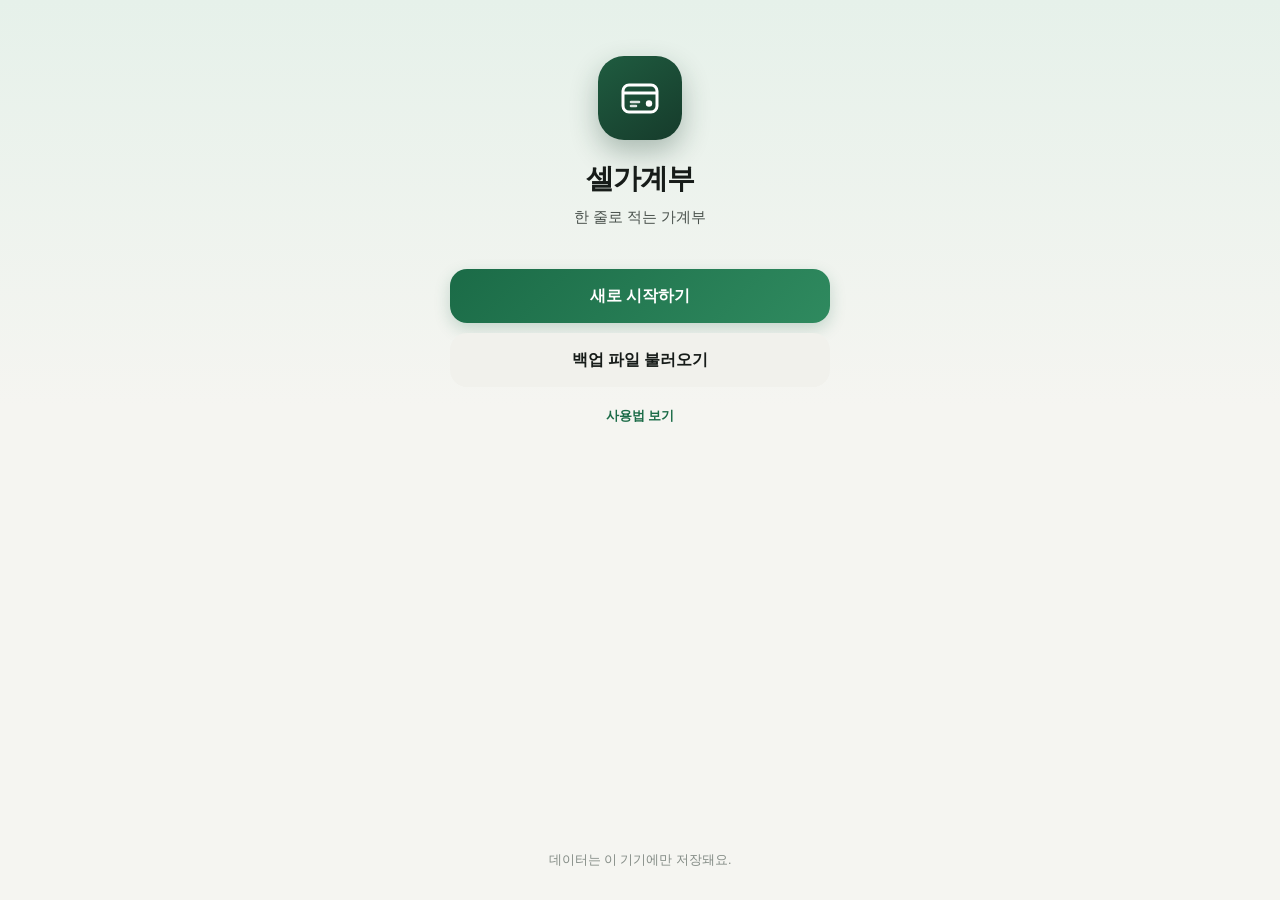
==== commit 8ced9b15: "아이폰 전용으로 정리: 컴퓨터용 폭 제한·hover·키보드 단축키, 아이패드 처리(head.js) 제거" ====
--- a/index.html
+++ b/index.html
@@ -9,9 +9,8 @@
 <meta name="referrer" content="no-referrer">
 <meta name="apple-mobile-web-app-capable" content="yes">
 <meta name="mobile-web-app-capable" content="yes">
-<meta name="apple-mobile-web-app-status-bar-style" content="default">
+<meta name="apple-mobile-web-app-status-bar-style" content="black-translucent">
 <meta name="apple-mobile-web-app-title" content="셀가계부">
-<script src="head.js"></script>
 <link rel="manifest" href="manifest.webmanifest">
 <link rel="icon" href="icon.svg" type="image/svg+xml">
 <link rel="apple-touch-icon" href="icon-192.png">
--- a/app.css
+++ b/app.css
@@ -5,7 +5,7 @@
   --neg:#C8403A; --neg-lt:#FBECEA; --pos:#1F7F4C; --blue:#2E66C7; --blue-lt:#EAF0FB;
   --warn:#B9770C; --warn-lt:#FBF3E2; --over:#D64B45; --amber:#E0A23A;
   --hero1:#163B2B; --hero2:#1F5C40; --hero-ink:#F4F7F4; --hero-mut:rgba(244,247,244,.68); --hero-line:rgba(255,255,255,.14);
-  --shadow:0 10px 30px rgba(20,30,24,.10); --shadow-sm:0 2px 10px rgba(20,30,24,.06); --page:#E6E6E0; --sbar:var(--bg); --glass:rgba(245,245,241,.86);
+  --shadow:0 10px 30px rgba(20,30,24,.10); --shadow-sm:0 2px 10px rgba(20,30,24,.06); --sbar:var(--bg); --glass:rgba(245,245,241,.86);
   --r:20px; --r-sm:14px;
   --safe-t:env(safe-area-inset-top,0px); --safe-b:env(safe-area-inset-bottom,0px);
 }
@@ -16,24 +16,24 @@
   --neg:#FF7F77; --neg-lt:#3B2321; --pos:#5FCB8F; --blue:#86AEFF; --blue-lt:#1E2A3C;
   --warn:#F0BE5B; --warn-lt:#342B1A; --over:#FF7F77; --amber:#E6A94A;
   --hero1:#122A1F; --hero2:#1A4A33; --hero-ink:#F2F6F3; --hero-mut:rgba(242,246,243,.62); --hero-line:rgba(255,255,255,.12);
-  --shadow:0 10px 30px rgba(0,0,0,.45); --shadow-sm:0 2px 10px rgba(0,0,0,.35); --page:#090B0A; --sbar:var(--bg); --glass:rgba(15,19,17,.86);
+  --shadow:0 10px 30px rgba(0,0,0,.45); --shadow-sm:0 2px 10px rgba(0,0,0,.35); --sbar:var(--bg); --glass:rgba(15,19,17,.86);
   color-scheme:dark;
 }
 *{box-sizing:border-box;margin:0;padding:0;-webkit-tap-highlight-color:transparent}
 html,body{height:100%;overflow:hidden}
-body{background:var(--page);font-family:"Pretendard",-apple-system,"Apple SD Gothic Neo","Segoe UI","Malgun Gothic",sans-serif;color:var(--ink);-webkit-font-smoothing:antialiased;overscroll-behavior:none;font-size:15px;line-height:1.35}
-@media (max-width:539px){html,body{background:var(--bg)}}
+body{background:var(--bg);font-family:"Pretendard",-apple-system,"Apple SD Gothic Neo","Segoe UI","Malgun Gothic",sans-serif;color:var(--ink);-webkit-font-smoothing:antialiased;overscroll-behavior:none;font-size:15px;line-height:1.35}
 button{font:inherit;color:inherit;background:none;border:0;cursor:pointer;text-align:inherit}
 input,select{font:inherit;color:inherit}
 svg{flex:none}
-#app{position:fixed;top:0;bottom:0;left:0;right:0;max-width:540px;margin:0 auto;background:var(--bg);display:flex;flex-direction:column;overflow:hidden;padding-top:var(--safe-t)}
-@media (min-width:540px){#app{box-shadow:0 0 60px rgba(0,0,0,.14)}}
+#app{position:fixed;top:0;bottom:0;left:0;right:0;background:var(--bg);display:flex;flex-direction:column;overflow:hidden;padding-top:var(--safe-t)}
 .mut{color:var(--muted)} .neg{color:var(--neg)} .pos{color:var(--pos)} .sm{font-size:12.5px} .mt{margin-top:12px} .mt2{margin-top:8px} .b{font-weight:700}
 .warnt{color:var(--warn);font-weight:600}
 .num,.am,.v,.big,.big2,.amtin,.res{font-variant-numeric:tabular-nums}
 
 /* 머리 */
-.hdr{display:flex;align-items:center;gap:4px;padding:10px 12px 8px 20px;flex:none;min-height:60px}
+.hdr{display:flex;align-items:center;gap:4px;padding:14px 12px 8px 20px;flex:none;min-height:60px}
+:root.iosapp .hdr{padding-top:22px}
+:root.iosapp #lock .lk{padding-top:calc(44px + var(--safe-t))}
 .hdr .t{font-size:22px;font-weight:800;letter-spacing:-.5px;white-space:nowrap;overflow:hidden;text-overflow:ellipsis;line-height:1.15}
 .hdr .t small{display:block;font-size:12.5px;font-weight:500;color:var(--muted);letter-spacing:0;margin-top:2px}
 .hdr .ib:first-child{margin-left:-10px}
@@ -107,9 +107,9 @@
 .hero .meta .lnk{color:#CDE9D8;background:rgba(255,255,255,.1);padding:6px 10px;border-radius:10px}
 .hero .meta b,.tot .hs b{color:var(--hero-ink)} .tot .hs b.neg{color:#FFB3AD} .tot .hs b.pos{color:#9FE3BE}
 .ssum .kv b{color:var(--hero-ink)} .ssum .kv b.pos{color:#9FE3BE}
-.ssum .cmp,.ssum .cmp.bad{background:rgba(255,255,255,.12);color:var(--hero-ink)} .ssum .cmp b{color:#9FE3BE} .ssum .cmp.bad b{color:#FFB3AD}
+.card.ssum .cmp,.card.ssum .cmp.bad{background:rgba(255,255,255,.12);color:var(--hero-ink)} .card.ssum .cmp b{color:#9FE3BE} .card.ssum .cmp.bad b{color:#FFB3AD}
 .ssum .kv.mut{color:var(--hero-mut)}
-.big{font-size:36px;font-weight:800;letter-spacing:-1px;margin:6px 0 8px;line-height:1.15}
+.big{font-size:34px;font-weight:800;letter-spacing:-1px;margin:6px 0 8px;line-height:1.15}
 .big small{font-size:17px;font-weight:600;margin-left:3px;opacity:.85}
 .hs{font-size:13px;color:var(--muted);margin-bottom:14px}
 .hero .meta,.meta{display:flex;justify-content:space-between;align-items:center;gap:8px;font-size:12.5px;color:var(--muted);margin-top:10px}
@@ -121,13 +121,14 @@
 .trio .c:first-child{border-left:0}
 .trio .l{font-size:12px;color:var(--muted)}
 .trio .v{font-size:17px;font-weight:800;margin-top:4px;white-space:nowrap;overflow:hidden;text-overflow:ellipsis;letter-spacing:-.4px}
-.todo .it{display:flex;align-items:center;gap:10px;padding:12px 0;border-top:1px solid var(--line);flex-wrap:wrap}
-.todo .it:first-of-type{border-top:0;padding-top:0}
+.todo .it{border-top:1px solid var(--line);touch-action:pan-y;will-change:transform}
+.todo .it:first-of-type{border-top:0}
+.todo .itb{display:flex;align-items:center;gap:10px;padding:12px 0;width:100%;text-align:left}
+.todo .itb>svg{color:var(--muted2)}
 .todo .ic{width:36px;height:36px;border-radius:12px;background:var(--warn-lt);color:var(--warn);display:grid;place-items:center;flex:none}
 .todo .ic.blue{background:var(--blue-lt);color:var(--blue)}
 .todo .tt{font-size:13.5px;line-height:1.45;flex:1;min-width:150px}
 .todo .tt small{display:block;font-size:12px;color:var(--muted);margin-top:1px}
-.todo .ba{display:flex;gap:6px;margin-left:auto}
 .todo .more{margin-top:0}
 .recap .rk{display:grid;grid-template-columns:repeat(3,1fr);gap:8px}
 .recap .rk div{background:var(--soft);border-radius:14px;padding:10px 11px}
@@ -176,9 +177,9 @@
 .grpb{margin-bottom:4px}
 
 /* 아래 입력창 */
-.qwrap{flex:none;padding:6px 12px 8px;background:var(--glass);backdrop-filter:blur(14px);-webkit-backdrop-filter:blur(14px);position:relative;z-index:2}
+.qwrap{flex:none;padding:4px 12px 6px;background:var(--glass);backdrop-filter:blur(14px);-webkit-backdrop-filter:blur(14px);position:relative;z-index:2}
 .qwrap::before{content:"";position:absolute;left:0;right:0;top:-18px;height:18px;background:linear-gradient(transparent,var(--bg));pointer-events:none}
-.sugg{display:none;gap:6px;margin:0 2px 8px;overflow-x:auto;scrollbar-width:none;align-items:center}
+.sugg{display:none;gap:6px;margin:0 2px 6px;overflow-x:auto;scrollbar-width:none;align-items:center}
 .sugg::-webkit-scrollbar{display:none}
 .sugg.on{display:flex}
 .sugg button{flex:none;background:var(--card);border:1px solid var(--line2);border-radius:999px;padding:7px 12px;font-size:13px;color:var(--ink2);white-space:nowrap}
@@ -192,17 +193,17 @@
 .pill.w{background:var(--warn-lt);color:var(--warn)} .pill.t{background:var(--brand-lt);color:var(--brand)}
 .pvw .pm{color:var(--ink2);font-size:13px;max-width:100%;overflow:hidden;text-overflow:ellipsis;white-space:nowrap}
 .pvw .pfix{width:100%;font-size:11.5px;color:var(--muted)}
-.qbar{display:flex;align-items:center;gap:8px;background:var(--card);border-radius:22px;padding:6px 6px 6px 7px;box-shadow:var(--shadow);border:1px solid var(--line)}
-.qbar .dt{background:var(--soft);border-radius:15px;height:40px;padding:0 12px;font-size:13px;font-weight:700;color:var(--ink2);flex:none}
+.qbar{display:flex;align-items:center;gap:8px;background:var(--card);border-radius:20px;padding:5px 5px 5px 6px;box-shadow:var(--shadow);border:1px solid var(--line)}
+.qbar .dt{background:var(--soft);border-radius:14px;height:38px;padding:0 12px;font-size:13px;font-weight:700;color:var(--ink2);flex:none}
 .qbar .dt.on{background:var(--warn-lt);color:var(--warn)}
-.qbar input{flex:1;min-width:0;height:40px;border:0;outline:0;background:none;font-size:16px;color:var(--ink)}
+.qbar input{flex:1;min-width:0;height:38px;border:0;outline:0;background:none;font-size:16px;color:var(--ink)}
 .qbar input::placeholder{color:var(--muted2)}
-.qbar .go{width:42px;height:42px;border-radius:16px;background:var(--soft);color:var(--ink2);display:grid;place-items:center;flex:none;transition:background .15s}
+.qbar .go{width:40px;height:40px;border-radius:15px;background:var(--soft);color:var(--ink2);display:grid;place-items:center;flex:none;transition:background .15s}
 .qbar .go.send{background:linear-gradient(135deg,var(--brand),var(--brand-2));color:var(--on-brand);box-shadow:0 4px 12px rgba(27,107,71,.28)}
 
 /* 아래 탭 */
-.tabs{flex:none;display:flex;background:var(--glass);backdrop-filter:blur(14px);-webkit-backdrop-filter:blur(14px);border-top:1px solid var(--line);padding:6px 10px calc(6px + var(--safe-b))}
-.tab{text-align:center;flex:1;display:flex;flex-direction:column;align-items:center;justify-content:center;gap:3px;height:52px;font-size:11px;color:var(--muted2);font-weight:700;border-radius:16px;transition:color .15s}
+.tabs{flex:none;display:flex;background:var(--glass);backdrop-filter:blur(14px);-webkit-backdrop-filter:blur(14px);border-top:1px solid var(--line);padding:3px 10px max(4px, calc(var(--safe-b) - 16px))}
+.tab{text-align:center;flex:1;display:flex;flex-direction:column;align-items:center;justify-content:center;gap:2px;height:46px;font-size:11px;color:var(--muted2);font-weight:700;border-radius:16px;transition:color .15s}
 .tab svg{transition:transform .15s}
 .tab.on{color:var(--brand)}
 .tab.on svg{transform:translateY(-1px)}
@@ -223,8 +224,8 @@
 #sheet-root.on{display:block;position:fixed;inset:0;z-index:50}
 .dim{position:absolute;inset:0;background:rgba(12,20,16,.46);animation:fade .15s;backdrop-filter:blur(2px);-webkit-backdrop-filter:blur(2px)}
 @keyframes fade{from{opacity:0}}
-.bs{position:absolute;left:50%;transform:translateX(-50%);bottom:0;width:100%;max-width:540px;max-height:calc(100% - 28px - var(--safe-t));overflow-y:auto;background:var(--card);border-radius:28px 28px 0 0;padding:8px 20px calc(22px + var(--safe-b));animation:up .22s cubic-bezier(.2,.8,.2,1);overscroll-behavior:contain;box-shadow:0 -10px 40px rgba(0,0,0,.18)}
-@keyframes up{from{transform:translate(-50%,40px);opacity:.6}}
+.bs{position:absolute;left:0;right:0;bottom:0;max-height:calc(100% - 28px - var(--safe-t));overflow-y:auto;background:var(--card);border-radius:28px 28px 0 0;padding:8px 20px calc(22px + var(--safe-b));animation:up .22s cubic-bezier(.2,.8,.2,1);overscroll-behavior:contain;box-shadow:0 -10px 40px rgba(0,0,0,.18)}
+@keyframes up{from{transform:translateY(40px);opacity:.6}}
 .grab{width:38px;height:4px;border-radius:99px;background:var(--line2);margin:4px auto 14px}
 .bh{display:flex;align-items:center;gap:8px;margin-bottom:12px;min-height:36px}
 .bh .ref{flex:1;min-width:0;font-size:19px;font-weight:800;letter-spacing:-.4px}
@@ -405,6 +406,7 @@
 .fsr .inp{height:42px;font-size:15px;padding:0 10px}
 .fsr .ib{width:36px;height:36px;color:var(--muted)}
 .big2{font-size:24px;letter-spacing:-.5px}
+.fxb .btn.big{font-size:14px;height:46px;padding:0 10px;gap:5px}
 
 /* 설정 */
 .srow{display:flex;align-items:center;gap:12px;width:100%;min-height:58px;padding:9px 16px;text-align:left;border-top:1px solid var(--line)}
@@ -434,17 +436,12 @@
 #modal-root{display:none}
 #modal-root.on{display:block;position:fixed;inset:0;z-index:60}
 .mdim{position:absolute;inset:0;background:rgba(12,20,16,.46);backdrop-filter:blur(2px)}
-.mbox{position:absolute;left:50%;transform:translateX(-50%);top:calc(14px + var(--safe-t));bottom:calc(14px + var(--safe-b));width:calc(100% - 28px);max-width:500px;background:var(--card);border-radius:26px;box-shadow:0 16px 50px rgba(0,0,0,.28);display:flex;flex-direction:column;overflow:hidden;animation:pop .16s ease-out}
-@keyframes pop{from{opacity:.4;transform:translateX(-50%) scale(.97)}to{opacity:1;transform:translateX(-50%) scale(1)}}
+.mbox{position:absolute;left:14px;right:14px;top:calc(14px + var(--safe-t));bottom:calc(14px + var(--safe-b));background:var(--card);border-radius:26px;box-shadow:0 16px 50px rgba(0,0,0,.28);display:flex;flex-direction:column;overflow:hidden;animation:pop .16s ease-out}
+@keyframes pop{from{opacity:.4;transform:scale(.97)}to{opacity:1;transform:scale(1)}}
 .mh{display:flex;align-items:center;justify-content:space-between;padding:14px 16px 10px 22px;font-size:18px;border-bottom:1px solid var(--line)}
 .mx{width:36px;height:36px;border-radius:13px;display:grid;place-items:center;color:var(--muted);background:var(--soft)}
 .mbody{flex:1;overflow:auto;padding:4px 22px 18px}
-.mbox.guide{top:auto;bottom:calc(14px + var(--safe-b));height:auto}
-.guide .mbody{padding:22px 22px 6px}
-.gstep{font-size:12.5px;color:var(--brand);font-weight:800}
-.guide h3{font-size:20px;margin-top:8px;letter-spacing:-.3px}
-.guide p,.hp p{font-size:14.5px;line-height:1.7;color:var(--ink2);margin-top:8px}
-.gbtn{display:flex;gap:8px;padding:14px 22px 20px}
+.hp p{font-size:14.5px;line-height:1.7;color:var(--ink2);margin-top:8px}
 .hp details{border-bottom:1px solid var(--line);padding:4px 0 12px}
 .hp summary{font-size:15.5px;font-weight:700;padding:13px 2px 4px;cursor:pointer;list-style:none;display:flex;justify-content:space-between}
 .hp summary::-webkit-details-marker{display:none}
@@ -477,5 +474,18 @@
 
 html{touch-action:manipulation}
 .t-list .card.tight,.t-assets .card.tight{content-visibility:auto;contain-intrinsic-size:auto 240px}
-@media (min-width:540px){.bs{border-radius:28px;bottom:16px;max-height:calc(100% - 32px)}}
-@media (hover:hover){.tx:hover,.srow:hover,.crow:hover,.rank:hover{background:var(--soft2)} .ac:hover{opacity:.85}}
+.aft{gap:12px;flex-wrap:wrap;white-space:normal!important;font-size:13.5px;color:var(--ink2)}
+.igrid{display:grid;grid-template-columns:repeat(6,1fr);gap:6px}
+.ig{display:flex;flex-direction:column;align-items:center;gap:2px;padding:6px 0;border-radius:14px;font-size:10.5px;color:var(--muted)}
+.ig.on{background:var(--brand-lt);box-shadow:inset 0 0 0 1.5px var(--brand)}
+.kvr.dep{width:100%;text-align:left}
+.kvr.dep small{font-size:11px}
+.lhist{margin-top:8px;border:1px solid var(--line2);border-radius:14px;padding:4px 12px}
+.lhr{display:flex;align-items:center;gap:10px;padding:7px 0;border-top:1px solid var(--line);font-size:13.5px}
+.lhr:first-child{border-top:0}
+.lhr span{color:var(--muted);width:92px;flex:none}
+button.lhr{width:100%;text-align:left}
+button.lhr>svg{color:var(--muted2)}
+.lhr b{flex:1;font-weight:600}
+.lhr .ib{width:32px;height:32px;color:var(--muted)}
+.btn.cur{margin-right:4px;background:var(--brand-lt);color:var(--brand)}
